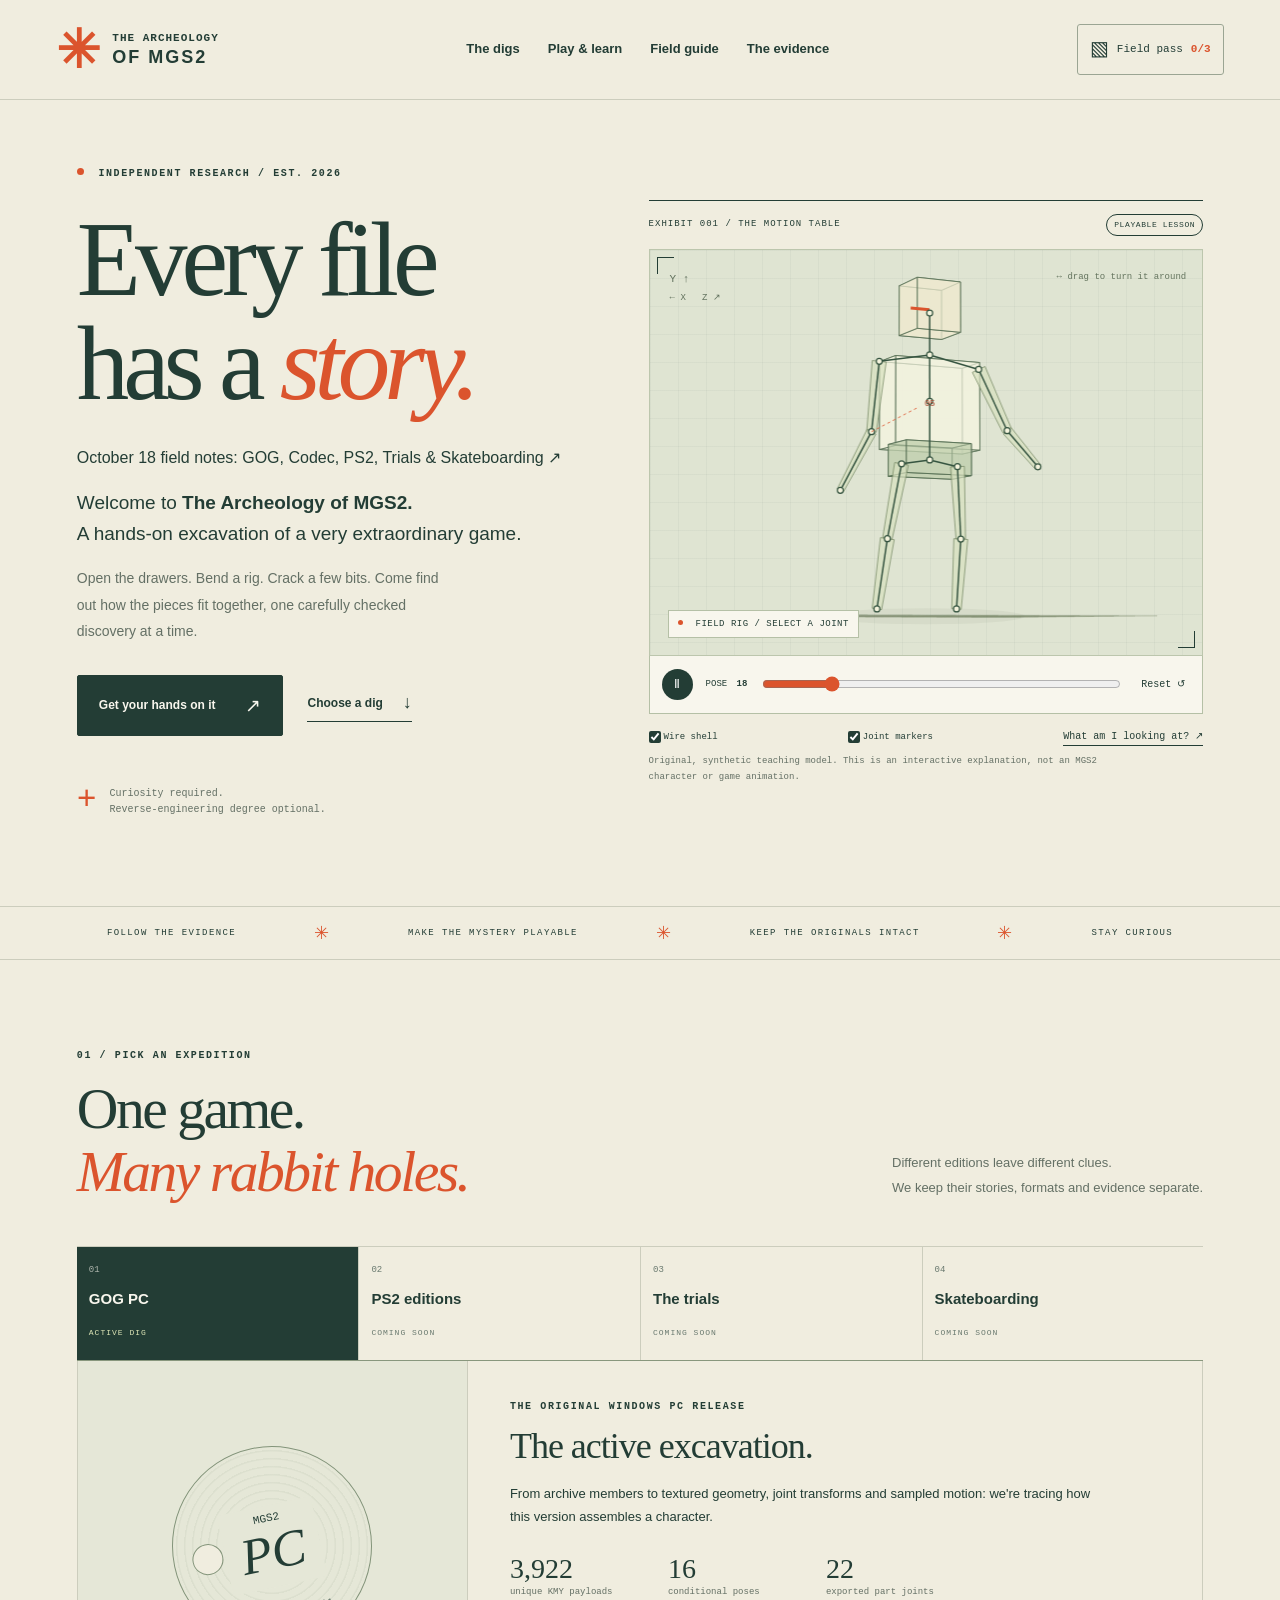
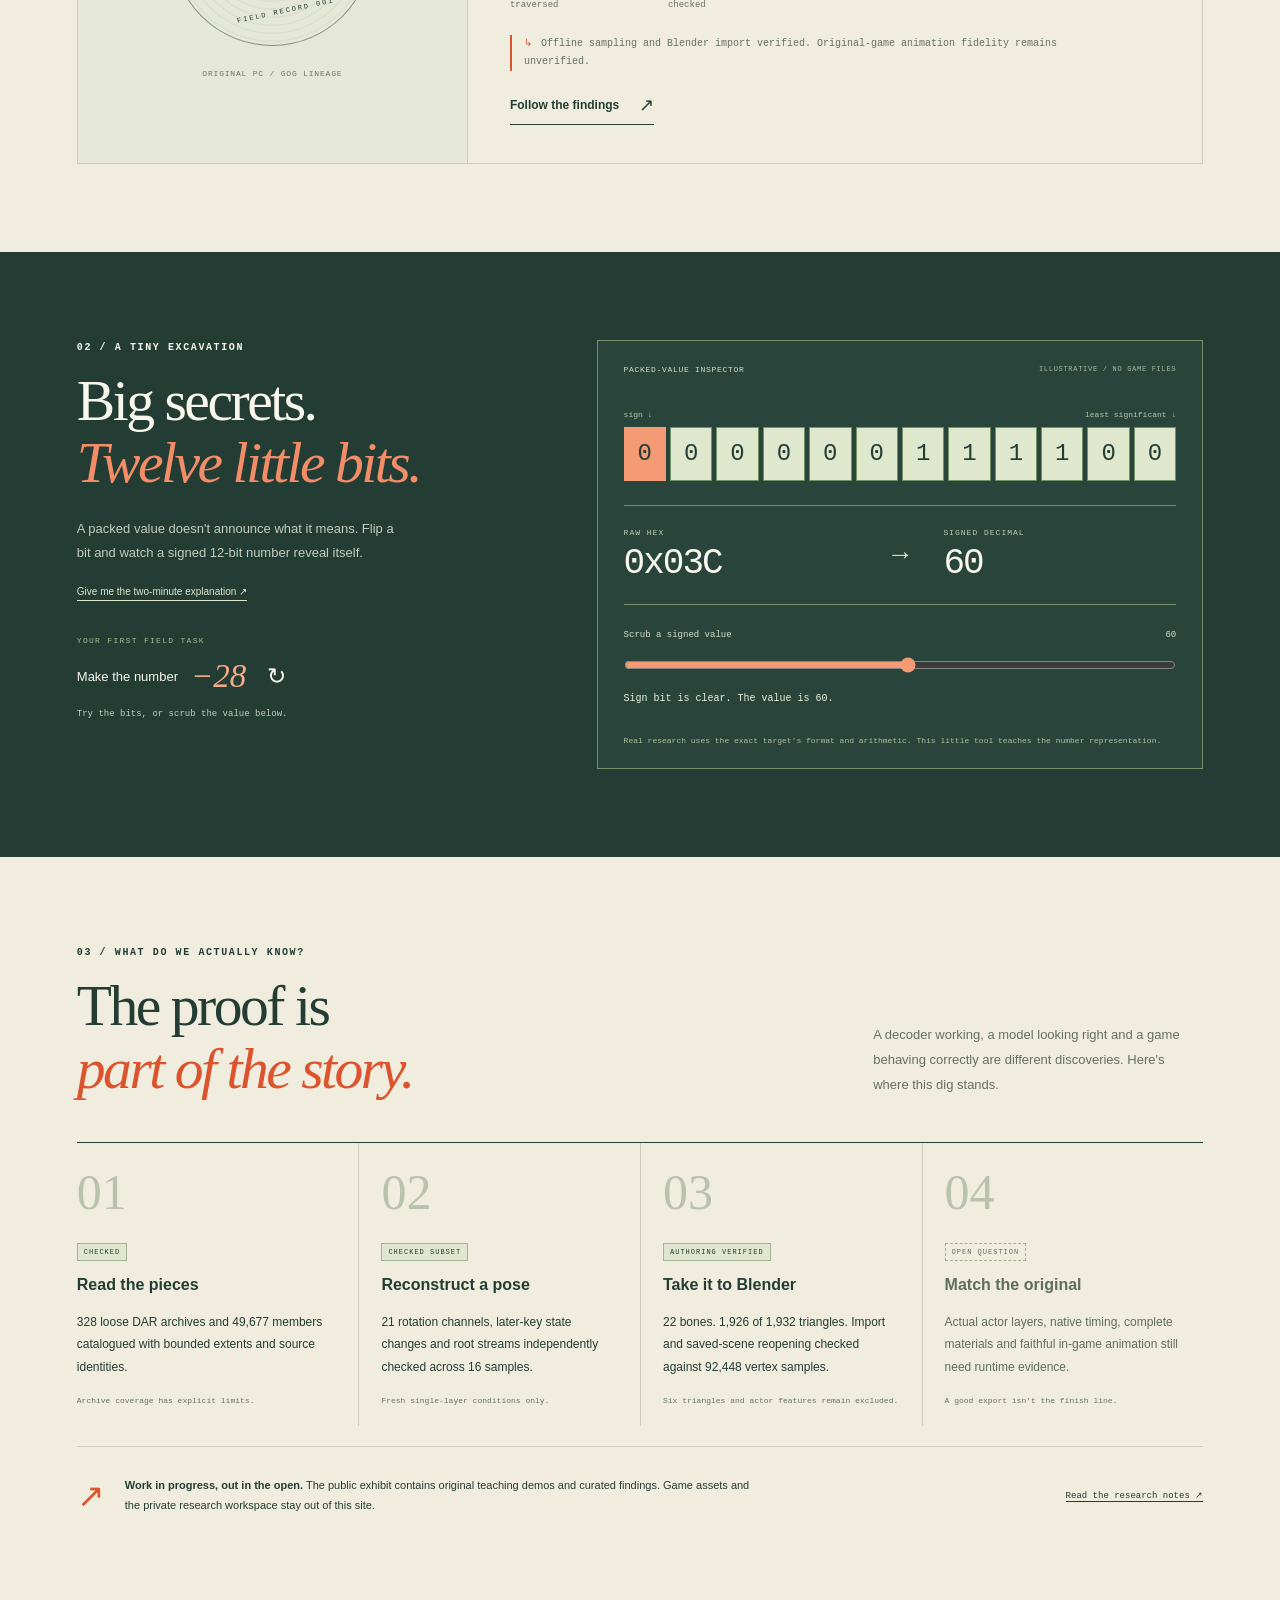
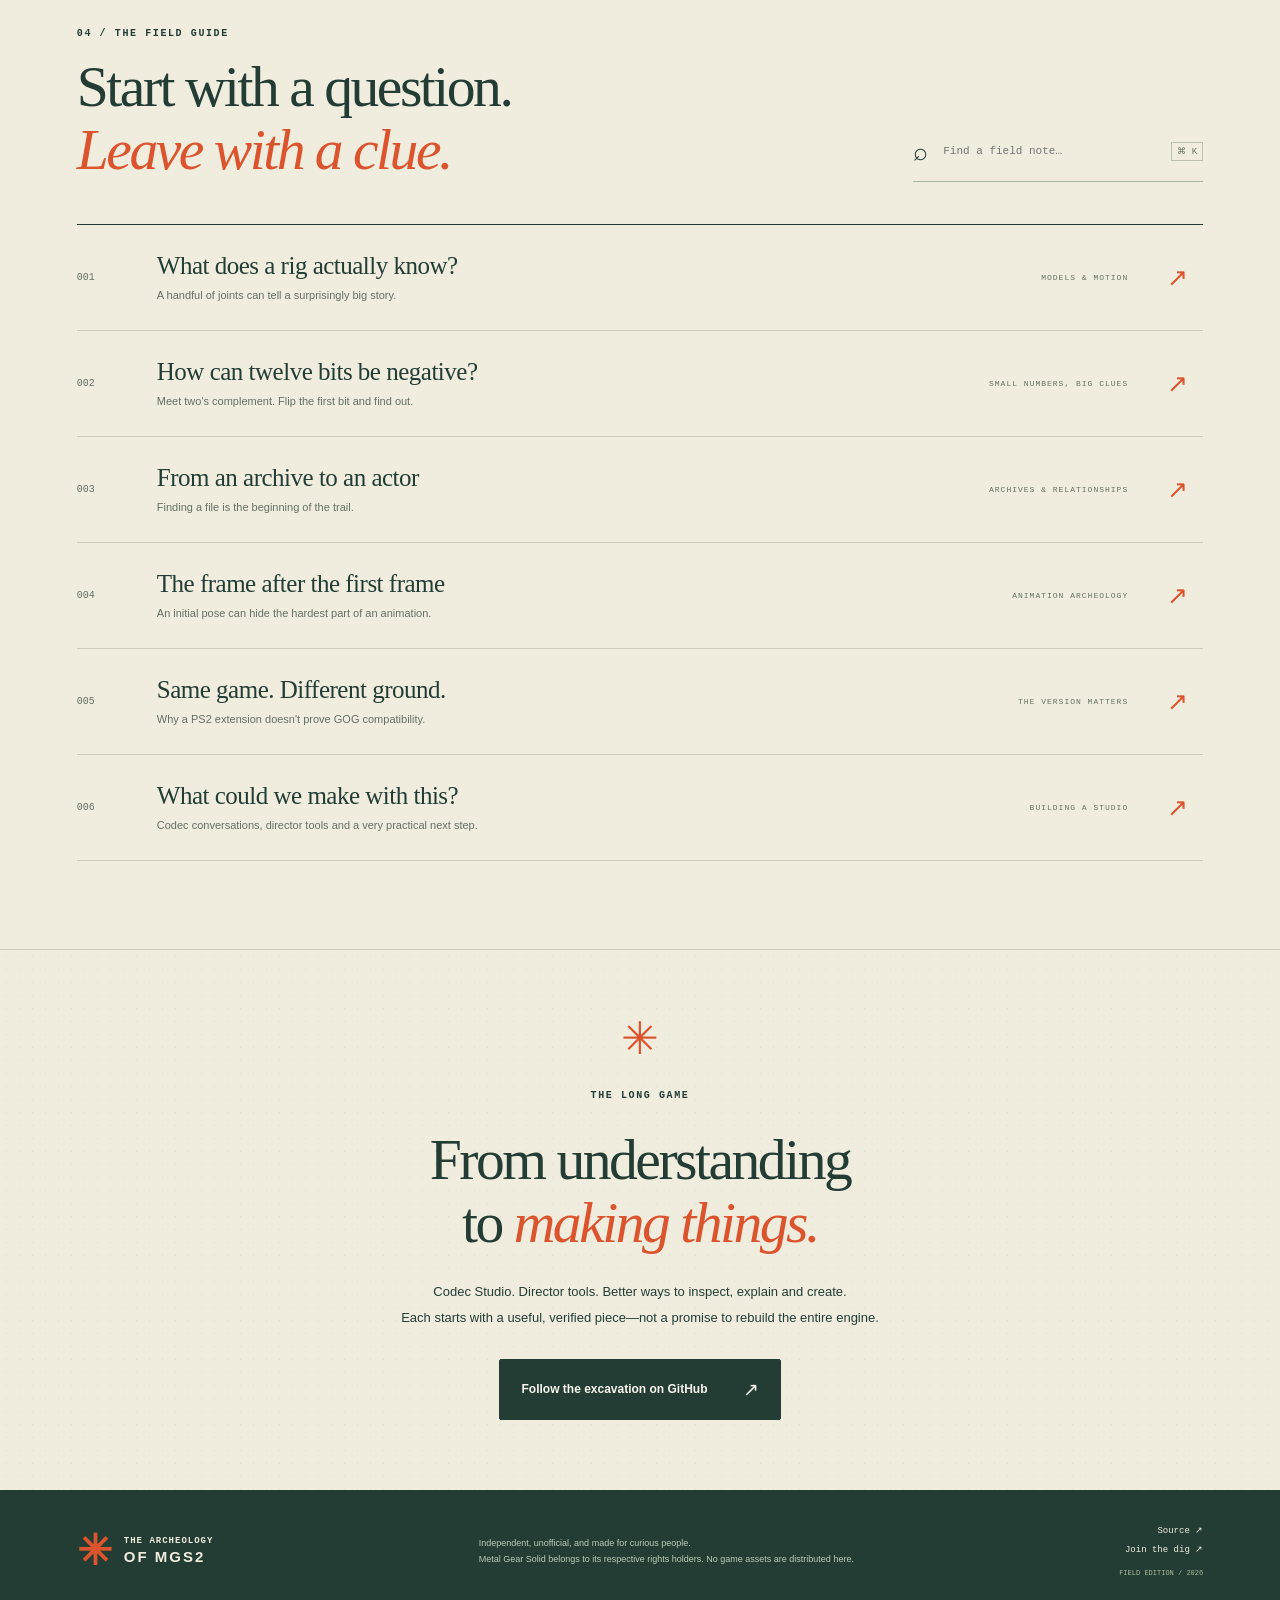
==== index.html @ bb3d61cc "Publish October 18 research findings across GOG, PS2, trials and skate" ====
<!doctype html>
<html lang="en">
<head>
  <meta charset="utf-8">
  <meta name="viewport" content="width=device-width,initial-scale=1">
  <meta name="theme-color" content="#233d35">
  <meta name="description" content="The Archeology of MGS2: an unofficial, hands-on research museum. Explore the GOG PC investigation, play with original teaching models, and follow the evidence.">
  <meta property="og:title" content="The Archeology of MGS2">
  <meta property="og:description" content="Open the drawers. Bend a rig. Crack a few bits. A hands-on excavation of how a beloved game works.">
  <title>The Archeology of MGS2 — Every file has a story</title>
  <link rel="icon" href="favicon.svg" type="image/svg+xml">
  <link rel="stylesheet" href="styles.css">
  <script src="app.js" defer></script>
</head>
<body>
  <a class="skip" href="#main">Skip to the exhibits</a>
  <header class="site-header">
    <a class="brand" href="#top" aria-label="The Archeology of MGS2 home"><span class="brand-symbol" aria-hidden="true">✳</span><span>THE ARCHEOLOGY<br><b>OF MGS2</b></span></a>
    <nav aria-label="Main navigation"><a href="#expeditions">The digs</a><a href="#motion-table">Play & learn</a><a href="#field-guide">Field guide</a><a href="#evidence">The evidence</a></nav>
    <button class="passport-button" id="passport-button" aria-label="Open your field pass"><span aria-hidden="true">▧</span> Field pass <span id="pass-count">0/3</span></button>
  </header>

  <main id="main">
    <section class="hero" id="top">
      <div class="hero-copy">
        <p class="eyebrow"><span class="live-dot"></span> INDEPENDENT RESEARCH / EST. 2026</p>
        <h1>Every file<br>has a <em>story.</em></h1>
        <p><a href="PROGRESS_2026-10-18.md">October 18 field notes: GOG, Codec, PS2, Trials &amp; Skateboarding ↗</a></p>
        <p class="hero-intro">Welcome to <strong>The Archeology of MGS2.</strong><br>A hands-on excavation of a very extraordinary game.</p>
        <p class="hero-description">Open the drawers. Bend a rig. Crack a few bits. Come find out how the pieces fit together, one carefully checked discovery at a time.</p>
        <div class="hero-actions"><a class="button button-dark" href="#motion-table">Get your hands on it <span aria-hidden="true">↗</span></a><a class="text-link" href="#expeditions">Choose a dig <span aria-hidden="true">↓</span></a></div>
        <div class="hero-footnote"><span class="tiny-cross" aria-hidden="true">+</span><span>Curiosity required.<br>Reverse-engineering degree optional.</span></div>
      </div>

      <div class="specimen" id="motion-table">
        <div class="specimen-top"><span>EXHIBIT 001 / THE MOTION TABLE</span><span class="pill">PLAYABLE LESSON</span></div>
        <div class="canvas-wrap"><canvas id="rig-canvas" role="img" tabindex="0" aria-label="Interactive original teaching rig" aria-describedby="rig-caption rig-help"></canvas><span id="rig-help" class="sr-only">Drag or use Left and Right to orbit. Click a joint, or use Up and Down to select joints. Press Space to play or pause.</span><div class="canvas-coordinate" aria-hidden="true">Y ↑<br><span>← X &nbsp; Z ↗</span></div><div class="specimen-label"><span class="live-dot"></span> FIELD RIG / <span id="joint-label" aria-live="polite" aria-atomic="true">SELECT A JOINT</span></div><div class="orbit-hint" id="orbit-hint">↔ drag to turn it around</div><span class="corner top-left" aria-hidden="true"></span><span class="corner bottom-right" aria-hidden="true"></span></div>
        <div class="motion-controls"><button id="play-motion" class="play-button" aria-label="Play teaching animation">▶</button><label class="timeline-label" for="motion-time">POSE <output id="motion-output" aria-live="off">00</output></label><input id="motion-time" type="range" min="0" max="100" value="0" aria-label="Teaching animation position"><button id="reset-rig" class="reset-button" title="Reset teaching rig">Reset ↺</button></div>
        <div class="specimen-bottom"><label><input type="checkbox" id="show-shell" checked> Wire shell</label><label><input type="checkbox" id="show-joints" checked> Joint markers</label><button class="small-link" data-article="rig">What am I looking at? ↗</button></div>
        <p class="specimen-caption" id="rig-caption">Original, synthetic teaching model. This is an interactive explanation, not an MGS2 character or game animation.</p>
      </div>
    </section>

    <div class="ticker" aria-label="Museum principles"><span>FOLLOW THE EVIDENCE</span><span aria-hidden="true">✳</span><span>MAKE THE MYSTERY PLAYABLE</span><span aria-hidden="true">✳</span><span>KEEP THE ORIGINALS INTACT</span><span aria-hidden="true">✳</span><span>STAY CURIOUS</span></div>

    <section class="section expeditions" id="expeditions">
      <div class="section-heading"><div><p class="eyebrow">01 / PICK AN EXPEDITION</p><h2>One game.<br><em>Many rabbit holes.</em></h2></div><p>Different editions leave different clues.<br>We keep their stories, formats and evidence separate.</p></div>
      <div class="edition-tabs" role="tablist" aria-label="Research editions"><button id="tab-gog" role="tab" aria-selected="true" aria-controls="edition-panel" data-edition="gog"><span class="edition-number">01</span><strong>GOG PC</strong><span class="tab-status active">ACTIVE DIG</span></button><button id="tab-ps2" role="tab" aria-selected="false" aria-controls="edition-panel" data-edition="ps2" tabindex="-1"><span class="edition-number">02</span><strong>PS2 editions</strong><span class="tab-status">COMING SOON</span></button><button id="tab-trials" role="tab" aria-selected="false" aria-controls="edition-panel" data-edition="trials" tabindex="-1"><span class="edition-number">03</span><strong>The trials</strong><span class="tab-status">COMING SOON</span></button><button id="tab-skate" role="tab" aria-selected="false" aria-controls="edition-panel" data-edition="skate" tabindex="-1"><span class="edition-number">04</span><strong>Skateboarding</strong><span class="tab-status">COMING SOON</span></button></div>
      <div class="edition-panel" id="edition-panel" role="tabpanel" aria-labelledby="tab-gog" tabindex="0">
        <div class="edition-graphic" aria-hidden="true"><div class="archive-disc"><span>MGS2<br><b>PC</b></span><small>FIELD RECORD 001</small></div><span class="graphic-coordinate">ORIGINAL PC / GOG LINEAGE</span></div>
        <div class="edition-copy"><p class="eyebrow" id="edition-eyebrow">THE ORIGINAL WINDOWS PC RELEASE</p><h3 id="edition-title">The active excavation.</h3><p id="edition-description">From archive members to textured geometry, joint transforms and sampled motion: we're tracing how this version assembles a character.</p><div id="edition-facts" class="edition-facts"><span><b>3,922</b> unique KMY payloads traversed</span><span><b>16</b> conditional poses checked</span><span><b>22</b> exported part joints</span></div><p id="edition-boundary" class="boundary"><span aria-hidden="true">↳</span> Offline sampling and Blender import verified. Original-game animation fidelity remains unverified.</p><a class="text-link" id="edition-link" href="#evidence">Follow the findings <span aria-hidden="true">↗</span></a></div>
      </div>
    </section>

    <section class="bit-section section" id="bit-dig">
      <div class="bit-intro"><p class="eyebrow">02 / A TINY EXCAVATION</p><h2>Big secrets.<br><em>Twelve little bits.</em></h2><p>A packed value doesn't announce what it means. Flip a bit and watch a signed 12-bit number reveal itself.</p><button class="small-link" data-article="bits">Give me the two-minute explanation ↗</button><div class="challenge-label">YOUR FIRST FIELD TASK</div><p class="challenge">Make the number <strong id="challenge-target">−28</strong><button id="new-challenge" aria-label="Choose a new bit challenge">↻</button></p><p id="challenge-feedback" class="challenge-feedback" aria-live="polite">Try the bits, or scrub the value below.</p></div>
      <div class="bit-workbench"><div class="workbench-title"><span>PACKED-VALUE INSPECTOR</span><span>ILLUSTRATIVE / NO GAME FILES</span></div><div class="bit-labels"><span>sign ↓</span><span>least significant ↓</span></div><div id="bit-buttons" class="bit-buttons" role="group" aria-label="Twelve bits, most significant first"></div><div class="decoded-values"><div><span>RAW HEX</span><strong id="hex-value">0x03C</strong></div><span class="decode-arrow" aria-hidden="true">→</span><div><span>SIGNED DECIMAL</span><strong id="signed-value">60</strong></div></div><label class="value-slider-label" for="bit-value">Scrub a signed value <output id="bit-output">60</output></label><input id="bit-value" type="range" min="-2048" max="2047" value="60"><p class="formula" id="bit-formula">Sign bit is clear. The value is 60.</p><p class="bit-footnote">Real research uses the exact target's format and arithmetic. This little tool teaches the number representation.</p></div>
    </section>

    <section class="section evidence" id="evidence">
      <div class="section-heading"><div><p class="eyebrow">03 / WHAT DO WE ACTUALLY KNOW?</p><h2>The proof is<br><em>part of the story.</em></h2></div><p>A decoder working, a model looking right and a game behaving correctly are different discoveries. Here's where this dig stands.</p></div>
      <div class="evidence-ladder"><article class="evidence-step"><span class="step-number">01</span><span class="proof-state checked">CHECKED</span><h3>Read the pieces</h3><p>328 loose DAR archives and 49,677 members catalogued with bounded extents and source identities.</p><span class="step-note">Archive coverage has explicit limits.</span></article><article class="evidence-step"><span class="step-number">02</span><span class="proof-state checked">CHECKED SUBSET</span><h3>Reconstruct a pose</h3><p>21 rotation channels, later-key state changes and root streams independently checked across 16 samples.</p><span class="step-note">Fresh single-layer conditions only.</span></article><article class="evidence-step"><span class="step-number">03</span><span class="proof-state checked">AUTHORING VERIFIED</span><h3>Take it to Blender</h3><p>22 bones. 1,926 of 1,932 triangles. Import and saved-scene reopening checked against 92,448 vertex samples.</p><span class="step-note">Six triangles and actor features remain excluded.</span></article><article class="evidence-step upcoming"><span class="step-number">04</span><span class="proof-state open">OPEN QUESTION</span><h3>Match the original</h3><p>Actual actor layers, native timing, complete materials and faithful in-game animation still need runtime evidence.</p><span class="step-note">A good export isn't the finish line.</span></article></div>
      <div class="evidence-footer"><span class="status-mark" aria-hidden="true">↗</span><p><strong>Work in progress, out in the open.</strong> The public exhibit contains original teaching demos and curated findings. Game assets and the private research workspace stay out of this site.</p><a href="RESEARCH_NOTES.md">Read the research notes ↗</a></div>
    </section>

    <section class="section field-guide" id="field-guide">
      <div class="section-heading"><div><p class="eyebrow">04 / THE FIELD GUIDE</p><h2>Start with a question.<br><em>Leave with a clue.</em></h2></div><label class="guide-search"><span aria-hidden="true">⌕</span><input type="search" id="guide-search" placeholder="Find a field note…" aria-label="Search field notes"><kbd>⌘ K</kbd></label></div>
      <div id="guide-list" class="guide-list"></div><p class="empty-search" id="empty-search" hidden>No matching field notes. Try “rig”, “animation” or “archive”.</p>
    </section>

    <section class="closing-note section"><span class="closing-symbol" aria-hidden="true">✳</span><p class="eyebrow">THE LONG GAME</p><h2>From understanding<br>to <em>making things.</em></h2><p>Codec Studio. Director tools. Better ways to inspect, explain and create.<br>Each starts with a useful, verified piece—not a promise to rebuild the entire engine.</p><a class="button button-dark" href="https://github.com/VinceGuyMan/the-archeology-of-mgs2">Follow the excavation on GitHub <span aria-hidden="true">↗</span></a></section>
  </main>

  <footer><a class="brand footer-brand" href="#top"><span class="brand-symbol" aria-hidden="true">✳</span><span>THE ARCHEOLOGY<br><b>OF MGS2</b></span></a><p>Independent, unofficial, and made for curious people.<br>Metal Gear Solid belongs to its respective rights holders. No game assets are distributed here.</p><div><a href="https://github.com/VinceGuyMan/the-archeology-of-mgs2">Source ↗</a><a href="CONTRIBUTING.md">Join the dig ↗</a><span>FIELD EDITION / 2026</span></div></footer>
  <dialog id="reader" aria-labelledby="reader-title"><div class="reader-top"><span class="eyebrow" id="reader-category">FIELD NOTE</span><button id="close-reader" class="close-button" aria-label="Close field note">×</button></div><div id="reader-body"></div></dialog>
  <div class="toast" id="toast" role="status" aria-live="polite"></div>
  <noscript><p class="noscript">The findings and edition overview are readable without JavaScript. Enable JavaScript for the original teaching rig, field notes and bit experiment.</p></noscript>
</body>
</html>
---- styles.css ----
:root{--paper:#f0eddf;--paper-light:#f8f6ed;--ink:#233d35;--muted:#647065;--line:#cccdbd;--orange:#db542d;--lime:#dce5b6;--mono:ui-monospace,SFMono-Regular,Consolas,monospace;--sans:-apple-system,BlinkMacSystemFont,"Segoe UI",sans-serif;--serif:Georgia,"Times New Roman",serif}
*{box-sizing:border-box}html{scroll-behavior:smooth;scroll-padding-top:115px}body{margin:0;background:var(--paper);color:var(--ink);font-family:var(--sans);font-size:16px;line-height:1.55}button,input{font:inherit}button,a,input{-webkit-tap-highlight-color:transparent}button{color:inherit;cursor:pointer}a{color:inherit;text-decoration:none}button:focus-visible,a:focus-visible,input:focus-visible,canvas:focus-visible,[tabindex="0"]:focus-visible{outline:3px solid var(--orange);outline-offset:5px}button{border:0;background:none}::selection{background:var(--orange);color:white}.skip{position:fixed;top:-100px;left:20px;padding:12px;background:var(--ink);color:white;z-index:30}.skip:focus{top:12px}p{margin:0 0 1em}h1,h2,h3{margin:0;font-weight:500}em{font-weight:400;color:var(--orange)}.site-header{position:sticky;top:0;z-index:10;display:flex;align-items:center;justify-content:space-between;gap:24px;min-height:100px;padding:18px max(4.4vw,22px);background:rgba(240,237,223,.97);border-bottom:1px solid var(--line)}.brand{display:flex;align-items:center;gap:11px;flex-shrink:0;font-family:var(--mono);font-size:11px;font-weight:600;line-height:1.45;letter-spacing:1px}.brand b{font-size:18px;font-family:var(--sans);letter-spacing:2px;line-height:1.2}.brand-symbol{font-family:var(--sans);font-size:53px;line-height:1;color:var(--orange)}nav{display:flex;gap:28px;font-size:13px;font-weight:600}nav a{position:relative;padding:8px 0}nav a:after{content:"";position:absolute;bottom:2px;left:0;width:0;height:2px;background:var(--orange);transition:width .2s}nav a:hover:after{width:100%}.passport-button{display:flex;align-items:center;gap:8px;border:1px solid #9ba593;border-radius:3px;padding:9px 12px;font-family:var(--mono);font-size:11px;white-space:nowrap}.passport-button>span:first-child{font-size:20px}.passport-button>span:last-child{color:var(--orange);font-weight:bold}.hero,.section{max-width:1380px;margin:auto;padding-left:6%;padding-right:6%}.hero{display:grid;grid-template-columns:1fr 1.1fr;gap:6%;align-items:center;padding-top:66px;padding-bottom:78px}.eyebrow{font-family:var(--mono);font-size:10px;font-weight:600;letter-spacing:1.6px;line-height:1.6}.live-dot{display:inline-block;width:7px;height:7px;background:var(--orange);border-radius:50%;margin-right:7px;vertical-align:1px}.hero h1{font:500 clamp(74px,8.2vw,118px)/.99 var(--serif);letter-spacing:-6px;margin:26px 0 30px}.hero h1 em{font-style:italic}.hero-intro{font-size:19px;line-height:1.65;margin-bottom:16px}.hero-intro strong{font-weight:600}.hero-description{max-width:385px;font-size:14px;color:var(--muted);line-height:1.9}.hero-actions{display:flex;align-items:center;gap:24px;margin-top:30px;flex-wrap:wrap}.button{display:inline-flex;justify-content:space-between;align-items:center;gap:30px;padding:15px 21px;font-size:12px;font-weight:600;border:1px solid var(--ink);border-radius:2px;transition:background .2s,transform .2s}.button:hover{transform:translateY(-2px)}.button-dark{background:var(--ink);color:var(--paper-light)}.button-dark:hover{background:#344d40}.button span{font-size:19px;font-weight:400}.text-link{font-size:12px;font-weight:650;display:inline-flex;gap:20px;align-items:center;border-bottom:1px solid currentColor;padding-bottom:4px}.text-link span{font-size:18px;font-weight:400}.hero-footnote{display:flex;align-items:center;gap:13px;margin-top:39px;color:var(--muted);font:10px/1.6 var(--mono)}.tiny-cross{font-size:33px;color:var(--orange);font-weight:200}.specimen{position:relative;min-width:0;align-self:center;scroll-margin-top:125px}.specimen-top,.workbench-title{display:flex;align-items:center;justify-content:space-between;gap:10px;font:9px/1.5 var(--mono);letter-spacing:1px;padding:13px 0;border-top:1px solid var(--ink)}.pill{font-size:8px;letter-spacing:.6px;padding:4px 7px;border:1px solid var(--ink);border-radius:20px;white-space:nowrap}.canvas-wrap{position:relative;height:407px;background:#dfe4d2;background-image:linear-gradient(#233d350a 1px,transparent 1px),linear-gradient(90deg,#233d350a 1px,transparent 1px);background-size:28px 28px;overflow:hidden;border:1px solid #bcc6ad}#rig-canvas{width:100%;height:100%;display:block;touch-action:pan-y;cursor:grab}#rig-canvas:active{cursor:grabbing}.canvas-coordinate{position:absolute;top:20px;left:20px;font:11px/1.65 var(--mono);color:#60705c;pointer-events:none}.canvas-coordinate span{font-size:9px}.specimen-label{position:absolute;left:18px;bottom:17px;pointer-events:none;font:9px var(--mono);background:var(--paper-light);padding:8px 9px;border:1px solid #b5c0a6;letter-spacing:.5px}.specimen-label .live-dot{width:5px;height:5px}.orbit-hint{position:absolute;right:16px;top:22px;font:9px var(--mono);color:#64745e;pointer-events:none}.corner{position:absolute;width:17px;height:17px;pointer-events:none}.top-left{top:7px;left:7px;border-top:1px solid var(--ink);border-left:1px solid var(--ink)}.bottom-right{bottom:7px;right:7px;border-bottom:1px solid var(--ink);border-right:1px solid var(--ink)}.motion-controls{display:flex;align-items:center;gap:13px;border:1px solid #b5c0a6;border-top:0;background:var(--paper-light);padding:13px 12px}.play-button{width:31px;height:31px;background:var(--ink);color:white;font-size:12px;border-radius:50%;flex-shrink:0}.timeline-label{font:9px var(--mono);white-space:nowrap}.timeline-label output{font-weight:700;margin-left:4px}.motion-controls input{width:100%;min-width:20px;accent-color:var(--orange);height:18px;cursor:pointer}.reset-button{font:10px var(--mono);white-space:nowrap;padding:5px}.specimen-bottom{display:flex;gap:14px;align-items:center;justify-content:space-between;padding:14px 0 7px;font:9px var(--mono)}.specimen-bottom label{white-space:nowrap;display:flex;align-items:center;gap:3px}.specimen-bottom input{accent-color:var(--ink);width:12px;height:12px;margin:0}.small-link{font-size:10px;border-bottom:1px solid currentColor;line-height:1.7;padding:0}.small-link:hover,.text-link:hover{color:var(--orange)}.specimen-caption{font:9px/1.8 var(--mono);color:var(--muted);max-width:480px}.ticker{display:flex;justify-content:space-evenly;gap:22px;align-items:center;flex-wrap:wrap;border-top:1px solid var(--line);border-bottom:1px solid var(--line);padding:15px 4%;font:9px var(--mono);letter-spacing:1.4px}.ticker span:nth-child(even){color:var(--orange);font-size:18px}.section{padding-top:88px;padding-bottom:88px}.section-heading{display:flex;justify-content:space-between;align-items:flex-end;gap:35px;margin-bottom:42px}.section-heading h2,.bit-intro h2,.closing-note h2{font:500 clamp(38px,4.5vw,62px)/1.09 var(--serif);letter-spacing:-2.5px;margin-top:14px}.section-heading>p{font-size:13px;line-height:1.9;max-width:330px;color:var(--muted);margin-bottom:3px}.edition-tabs{display:grid;grid-template-columns:repeat(4,1fr);border-bottom:1px solid #88977d}.edition-tabs button{text-align:left;padding:18px 12px 17px;position:relative;border-top:1px solid var(--line);transition:background .2s}.edition-tabs button+button{border-left:1px solid var(--line)}.edition-tabs button:hover{background:#e3e6d3}.edition-tabs button[aria-selected="true"]{background:var(--ink);color:var(--paper-light)}.edition-number{font:9px var(--mono);display:block;margin-bottom:12px;opacity:.65}.edition-tabs strong{font-size:15px;font-weight:600;display:block;margin-bottom:8px}.tab-status{font:8px var(--mono);letter-spacing:1px;opacity:.65}.tab-status.active{color:var(--lime);opacity:1}.edition-panel{display:grid;grid-template-columns:.85fr 1.6fr;border:1px solid var(--line);border-top:0;min-height:340px}.edition-graphic{background:#e5e7d7;display:flex;flex-direction:column;justify-content:center;align-items:center;padding:35px 20px;border-right:1px solid var(--line);overflow:hidden}.archive-disc{position:relative;width:200px;height:200px;border:1px solid #83947a;border-radius:50%;display:flex;align-items:center;justify-content:center;text-align:center;background:repeating-radial-gradient(circle,transparent 0,transparent 6px,#83947a18 7px,#83947a18 8px);transform:rotate(-12deg)}.archive-disc:after{content:"";position:absolute;width:29px;height:29px;border:1px solid #83947a;border-radius:50%;background:var(--paper);left:18px;top:50%;transform:translateY(-50%)}.archive-disc>span{font:11px var(--mono);background:#e5e7d7;padding:7px 15px}.archive-disc b{font:italic 51px/1.1 var(--serif);font-weight:500}.archive-disc small{position:absolute;bottom:29px;font:7px var(--mono);letter-spacing:2px}.graphic-coordinate{font:8px var(--mono);margin-top:23px;color:#6a795f;letter-spacing:.8px}.edition-copy{padding:38px 42px}.edition-copy h3{font:36px/1.2 var(--serif);letter-spacing:-1px;margin:10px 0 14px}.edition-copy>p:not(.eyebrow){font-size:13px;line-height:1.8;max-width:600px}.edition-facts{display:flex;gap:30px;margin:22px 0}.edition-facts span{font:9px/1.5 var(--mono);max-width:128px;color:var(--muted)}.edition-facts b{display:block;font:28px/1.25 var(--serif);color:var(--ink)}.boundary{font:10px/1.8 var(--mono)!important;color:var(--muted);border-left:2px solid var(--orange);padding-left:12px;margin:18px 0 21px}.boundary span{color:var(--orange);margin-right:3px}.bit-section{display:grid;grid-template-columns:.85fr 1.2fr;gap:8%;background:var(--ink);color:var(--paper-light);max-width:none;padding-left:max(6%,calc((100vw - 1215px)/2));padding-right:max(6%,calc((100vw - 1215px)/2));position:relative}.bit-intro h2 em{color:#f28d68}.bit-intro>p:not(.eyebrow){font-size:13px;line-height:1.85;max-width:330px;color:#c4cdbd;margin-top:22px}.bit-intro>.small-link{color:#e0e6cb;margin-bottom:35px}.challenge-label{font:8px var(--mono);letter-spacing:1.3px;color:#a7b995}.challenge{display:flex;align-items:center;gap:13px;margin:7px 0 0!important;color:var(--paper-light)!important}.challenge strong{font:italic 33px var(--serif);color:#f7aa87}.challenge button{margin-left:0;font-size:23px;padding:3px 8px}.challenge-feedback{font:9px/1.8 var(--mono)!important;margin-top:5px!important;min-height:30px}.bit-workbench{align-self:center;min-width:0;padding:23px 26px 20px;border:1px solid #78906a;background:#29453b}.workbench-title{border-top:0;padding:0 0 20px;color:#d4ddc8;font-size:8px;letter-spacing:.7px}.workbench-title span:last-child{font-size:7px;color:#acbba0;text-align:right}.bit-labels{display:flex;justify-content:space-between;font:8px var(--mono);color:#b8c8aa;margin:14px 0 8px}.bit-buttons{display:grid;grid-template-columns:repeat(12,minmax(0,1fr));gap:4px}.bit-buttons button{border:1px solid #739167;background:#dfe8cd;color:var(--ink);font:24px/1 var(--mono);padding:14px 0;min-width:0;transition:background .1s,transform .1s}.bit-buttons button:first-child{background:#f49b75;border-color:#f49b75}.bit-buttons button:hover{transform:translateY(-3px);background:white}.decoded-values{display:flex;align-items:center;gap:30px;margin:24px 0 25px;border-top:1px solid #78906a;border-bottom:1px solid #78906a;padding:22px 0}.decoded-values>div{flex:1}.decoded-values span:not(.decode-arrow){display:block;font:8px var(--mono);letter-spacing:1px;color:#bdcdb0;margin-bottom:9px}.decoded-values strong{font:36px/1 var(--mono);font-weight:400;letter-spacing:-2px}.decode-arrow{font-size:27px;color:#d4ddc8}.value-slider-label{display:flex;justify-content:space-between;font:9px var(--mono);color:#d4ddc8}.bit-workbench input{width:100%;accent-color:#f49b75;margin:17px 0;cursor:pointer}.formula{font:10px/1.8 var(--mono);color:#ebf0db;min-height:36px;margin-bottom:7px}.bit-footnote{font:8px/1.9 var(--mono);color:#aebf9e;margin-bottom:0}.evidence{padding-bottom:50px}.evidence-ladder{display:grid;grid-template-columns:repeat(4,1fr);gap:0;border-top:1px solid var(--ink)}.evidence-step{padding:24px 22px 18px 0;position:relative}.evidence-step+.evidence-step{padding-left:22px;border-left:1px solid var(--line)}.step-number{font:50px/1 var(--serif);color:#b9c2aa;display:block;margin-bottom:20px}.proof-state{font:7px var(--mono);letter-spacing:1px;padding:4px 6px;border:1px solid #a2b393;display:inline-block;margin-bottom:12px}.proof-state.checked{background:#e1e7cf}.proof-state.open{border-style:dashed;color:var(--muted)}.evidence-step h3{font-size:16px;font-weight:600;margin-bottom:13px}.evidence-step p{font-size:12px;line-height:1.85;margin-bottom:16px}.step-note{font:8px/1.8 var(--mono);color:var(--muted);display:block}.evidence-step.upcoming{color:#5e6e5c}.evidence-footer{display:flex;align-items:center;gap:20px;border-top:1px solid var(--line);padding-top:23px;margin-top:20px}.status-mark{font-size:33px;color:var(--orange)}.evidence-footer p{font-size:11px;line-height:1.8;max-width:640px;margin:0}.evidence-footer p strong{font-weight:650}.evidence-footer>a{margin-left:auto;flex-shrink:0;font:9px var(--mono);border-bottom:1px solid currentColor}.field-guide{padding-top:55px}.guide-search{display:flex;align-items:center;gap:10px;border-bottom:1px solid #a8b39b;padding:10px 0;width:290px;max-width:100%}.guide-search>span{font-size:25px}.guide-search input{width:100%;min-width:0;border:0;background:none;color:var(--ink);font:11px var(--mono);padding:5px}.guide-search kbd{white-space:nowrap;font:9px var(--mono);border:1px solid #bcc3ad;padding:3px 5px;color:#65725f}.guide-list{border-top:1px solid var(--ink)}.guide-row{display:grid;grid-template-columns:65px 1fr 200px 45px;align-items:center;gap:15px;text-align:left;width:100%;padding:26px 15px 26px 0;border-bottom:1px solid var(--line);transition:background .2s,padding .2s}.guide-row:hover{background:#e3e6d5;padding-left:12px}.guide-row .note-number{font:10px var(--mono);color:var(--muted)}.guide-row h3{font:25px/1.2 var(--serif);letter-spacing:-.5px}.guide-row p{font-size:11px;color:var(--muted);margin:6px 0 0}.guide-row .note-category{font:8px var(--mono);letter-spacing:1px;color:#65725f;text-align:right}.guide-row .note-arrow{font-size:25px;justify-self:end;color:var(--orange)}.empty-search{padding:30px;font:12px var(--mono)}.closing-note{position:relative;border-top:1px solid var(--line);text-align:center;padding-top:66px;padding-bottom:70px;background-image:radial-gradient(#7b8b6522 .7px,transparent .7px);background-size:13px 13px}.closing-symbol{display:block;font-size:45px;color:var(--orange);line-height:1;margin-bottom:20px}.closing-note h2{margin:15px 0 24px}.closing-note>p:not(.eyebrow){font-size:13px;line-height:2;margin-bottom:28px}.closing-note .button{gap:35px}.closing-note .eyebrow{background:var(--paper);display:inline-block}footer{background:var(--ink);color:var(--paper);padding:35px 6%;display:flex;justify-content:space-between;align-items:center;gap:35px}footer p{font-size:9px;line-height:1.8;color:#c0cbb5;margin:0;max-width:400px}footer>div{display:flex;flex-direction:column;align-items:flex-end;gap:8px;font:9px var(--mono)}footer>div>span{font-size:7px;color:#aabb98;margin-top:6px}.footer-brand .brand-symbol{font-size:42px}.footer-brand b{font-size:15px}.footer-brand{font-size:9px}dialog{border:1px solid var(--ink);border-radius:3px;background:var(--paper-light);color:var(--ink);width:min(680px,92vw);max-height:86vh;padding:0;box-shadow:0 20px 90px #112b3266}dialog::backdrop{background:#142b25ac;backdrop-filter:blur(4px)}.reader-top{display:flex;align-items:center;justify-content:space-between;padding:15px 29px;border-bottom:1px solid var(--line);position:sticky;top:0;background:var(--paper-light);z-index:1}.reader-top .eyebrow{margin:0}.close-button{font-size:30px;line-height:1;padding:2px 7px}#reader-body{padding:27px 34px 35px}#reader-body h2{font:42px/1.1 var(--serif);letter-spacing:-1px;margin:0 0 25px}#reader-body p{font-size:14px;line-height:1.9}#reader-body h3{font-size:16px;font-weight:700;margin:27px 0 12px}#reader-body .note-callout{background:#e4ead7;border-left:3px solid var(--orange);padding:15px 18px;font:11px/1.9 var(--mono);margin:23px 0}.pass-stamps{display:flex;gap:18px;flex-wrap:wrap;margin:30px 0}.pass-stamp{border:2px dashed #a9b49c;border-radius:50%;width:145px;height:145px;display:flex;flex-direction:column;align-items:center;justify-content:center;text-align:center;font:10px/1.8 var(--mono);transform:rotate(-8deg);color:#78866c}.pass-stamp b{font-size:29px;font-weight:400;line-height:1.5}.pass-stamp.collected{color:var(--orange);border:2px solid var(--orange)}.toast{position:fixed;bottom:24px;left:50%;transform:translate(-50%,25px);background:var(--ink);border:1px solid #7c936c;color:var(--paper-light);padding:13px 20px;font:11px var(--mono);z-index:30;opacity:0;pointer-events:none;transition:opacity .2s,transform .2s;max-width:90vw;text-align:center}.toast.visible{opacity:1;transform:translate(-50%,0)}.noscript{padding:25px;background:#e5e9d5;font:12px var(--mono)}
@media(min-width:1500px){.hero,.section:not(.bit-section){padding-left:75px;padding-right:75px}.hero h1{font-size:125px}}
@media(max-width:1050px){.site-header{gap:15px;padding-left:4%;padding-right:4%}nav{gap:18px;font-size:11px}.passport-button{font-size:10px;padding:7px}.hero{gap:5%;padding-left:5%;padding-right:5%;padding-top:50px}.hero h1{font-size:91px;letter-spacing:-5px}.canvas-wrap{height:385px}.specimen-bottom{gap:8px;flex-wrap:wrap}.specimen-top{font-size:8px}.pill{font-size:7px}.edition-copy{padding:30px}.edition-graphic{padding:20px}.archive-disc{width:175px;height:175px}.evidence-step h3{font-size:14px}.evidence-step p{font-size:11px}.proof-state{font-size:6px;letter-spacing:.6px}.bit-section{gap:6%;padding-left:5%;padding-right:5%}.bit-workbench{padding:20px}.decoded-values{gap:15px}.decoded-values strong{font-size:31px}.guide-row{grid-template-columns:45px 1fr 140px 30px}footer{gap:20px}footer p{max-width:300px}}
@media(max-width:780px){html{scroll-padding-top:130px}.site-header{flex-wrap:wrap;min-height:115px;padding:12px 5%;gap:8px}.brand-symbol{font-size:43px}.brand{font-size:9px}.brand b{font-size:15px}nav{order:3;width:100%;justify-content:space-between;font-size:11px;gap:12px}nav a{padding:4px 0}.passport-button{margin-left:auto}.hero{grid-template-columns:1fr;padding-top:38px;padding-bottom:38px;gap:36px}.hero h1{font-size:clamp(76px,13vw,106px);line-height:.98;margin:22px 0 25px}.hero-intro{font-size:17px}.hero-description{max-width:500px;font-size:13px}.hero-footnote{margin-top:26px}.hero-actions{margin-top:23px}.specimen{max-width:610px;width:100%;justify-self:center}.canvas-wrap{height:410px}.specimen-bottom{flex-wrap:nowrap;font-size:9px}.specimen-top{font-size:9px}.pill{font-size:8px}.ticker{gap:13px;padding:12px 5%;font-size:7px;letter-spacing:.8px}.ticker span:nth-last-child(-n+2){display:none}.section{padding-top:55px;padding-bottom:55px;padding-left:5%;padding-right:5%}.section-heading{align-items:flex-start;flex-direction:column;gap:20px;margin-bottom:27px}.section-heading h2,.bit-intro h2,.closing-note h2{font-size:47px;letter-spacing:-2px}.section-heading>p{max-width:500px;font-size:12px}.edition-tabs button{padding:13px 9px}.edition-tabs strong{font-size:13px}.edition-number{margin-bottom:7px}.tab-status{font-size:6px;letter-spacing:.5px}.edition-panel{grid-template-columns:1fr}.edition-graphic{padding:24px;flex-direction:row;gap:25px;border-right:0;border-bottom:1px solid var(--line);justify-content:flex-start}.archive-disc{width:105px;height:105px;flex-shrink:0}.archive-disc b{font-size:28px}.archive-disc>span{font-size:8px;padding:5px}.archive-disc:after{width:16px;height:16px;left:10px}.archive-disc small{font-size:4px;bottom:13px}.graphic-coordinate{margin:0;font-size:8px;max-width:130px;line-height:1.8}.edition-copy{padding:28px}.edition-copy h3{font-size:32px}.edition-facts{gap:25px}.bit-section{grid-template-columns:1fr;gap:30px}.bit-intro>p:not(.eyebrow){max-width:520px}.bit-intro>.small-link{margin-bottom:24px}.bit-workbench{padding:25px}.bit-buttons button{font-size:25px;padding:18px 0}.decoded-values strong{font-size:36px}.evidence-ladder{grid-template-columns:repeat(2,1fr)}.evidence-step{padding:21px 22px 21px 0;border-bottom:1px solid var(--line)}.evidence-step+.evidence-step{padding-left:22px}.evidence-step:nth-child(3){border-left:0;padding-left:0}.evidence-step h3{font-size:16px}.evidence-step p{font-size:12px}.proof-state{font-size:7px}.evidence-footer{flex-wrap:wrap;gap:12px}.evidence-footer p{flex:1;font-size:10px;min-width:230px}.evidence-footer>a{margin-left:45px}.guide-search{width:100%}.guide-row{grid-template-columns:32px 1fr 22px;gap:10px;padding-top:22px;padding-bottom:22px}.guide-row .note-category{display:none}.guide-row h3{font-size:22px}.guide-row p{font-size:10px}.closing-note{padding-top:45px;padding-bottom:45px}.closing-note>p:not(.eyebrow){font-size:12px}footer{flex-wrap:wrap;padding:30px 5%;gap:25px}footer p{max-width:320px;flex:1;min-width:180px}footer>div{width:100%;flex-direction:row;justify-content:space-between;font-size:9px}.reader-top{padding-left:20px;padding-right:15px}#reader-body{padding:23px}#reader-body h2{font-size:34px}}
@media(max-width:440px){.passport-button{font-size:9px;gap:5px;padding:6px 8px}.hero h1{font-size:76px}.hero-actions{gap:18px}.button{padding:13px 16px;font-size:11px;gap:20px}.hero-intro{font-size:16px}.canvas-wrap{height:355px}.orbit-hint{right:10px;font-size:8px}.specimen-label{font-size:8px;left:12px}.specimen-top{font-size:7px}.pill{font-size:6px}.specimen-bottom{font-size:8px;gap:7px}.specimen-bottom .small-link{font-size:8px}.motion-controls{gap:9px;padding:10px}.timeline-label{font-size:8px}.reset-button{font-size:9px}.ticker{font-size:6px;gap:8px}.edition-tabs strong{font-size:11px}.edition-tabs button{padding-left:7px;padding-right:5px}.tab-status{font-size:5px;letter-spacing:.1px}.section-heading h2,.bit-intro h2,.closing-note h2{font-size:41px}.edition-copy{padding:23px}.edition-facts{gap:15px}.edition-facts span{font-size:8px}.edition-facts b{font-size:25px}.bit-workbench{padding:20px 15px}.bit-buttons{grid-template-columns:repeat(6,minmax(0,1fr));gap:5px}.bit-buttons button{padding:12px 0;font-size:25px}.workbench-title{font-size:7px;gap:7px}.workbench-title span:last-child{font-size:6px}.evidence-step h3{font-size:14px}.evidence-step+.evidence-step{padding-left:15px}.evidence-step p{font-size:11px}.proof-state{font-size:6px;letter-spacing:.4px}.step-note{font-size:7px}.guide-row h3{font-size:20px}.pass-stamps{gap:10px}.pass-stamp{width:115px;height:115px;font-size:8px}.pass-stamp b{font-size:25px}}
.sr-only{position:absolute;width:1px;height:1px;padding:0;margin:-1px;overflow:hidden;clip:rect(0,0,0,0);white-space:nowrap;border:0}
.guide-row .note-title{display:block;font:25px/1.2 var(--serif);letter-spacing:-.5px}.guide-row .note-description{display:block;font-size:11px;color:var(--muted);margin:6px 0 0}
@media(max-width:780px){.guide-row .note-title{font-size:22px}.guide-row .note-description{font-size:10px}}
@media(max-width:440px){.guide-row .note-title{font-size:20px}}
@media(prefers-reduced-motion:reduce){html{scroll-behavior:auto}*,*:before,*:after{transition:none!important;animation:none!important}}
@media print{.site-header,canvas,.motion-controls,.specimen-bottom,.bit-workbench,.passport-button,dialog,.toast{display:none!important}.hero,.section{display:block;padding:25px}.hero h1{font-size:60px}.evidence-ladder{grid-template-columns:repeat(2,1fr)}body{background:white;color:black}.bit-section,footer{background:white;color:black}footer p{color:black}}
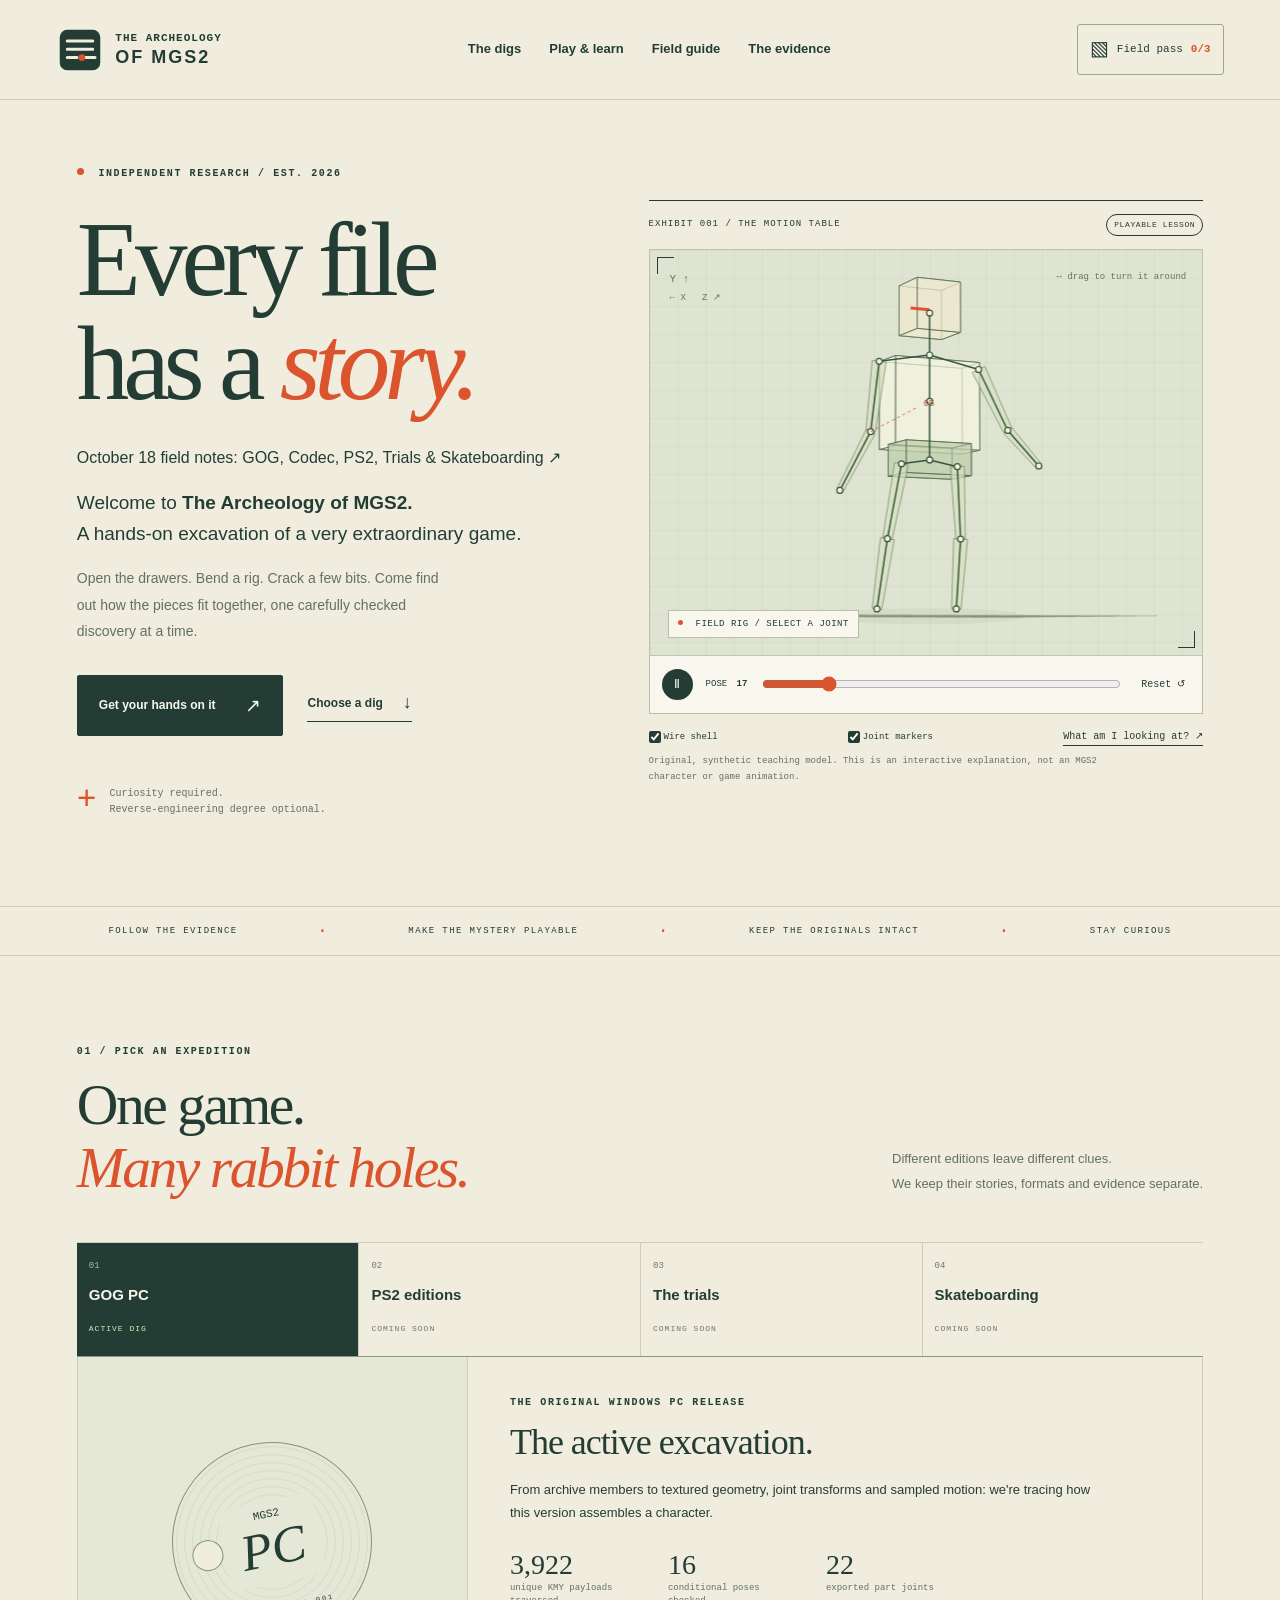
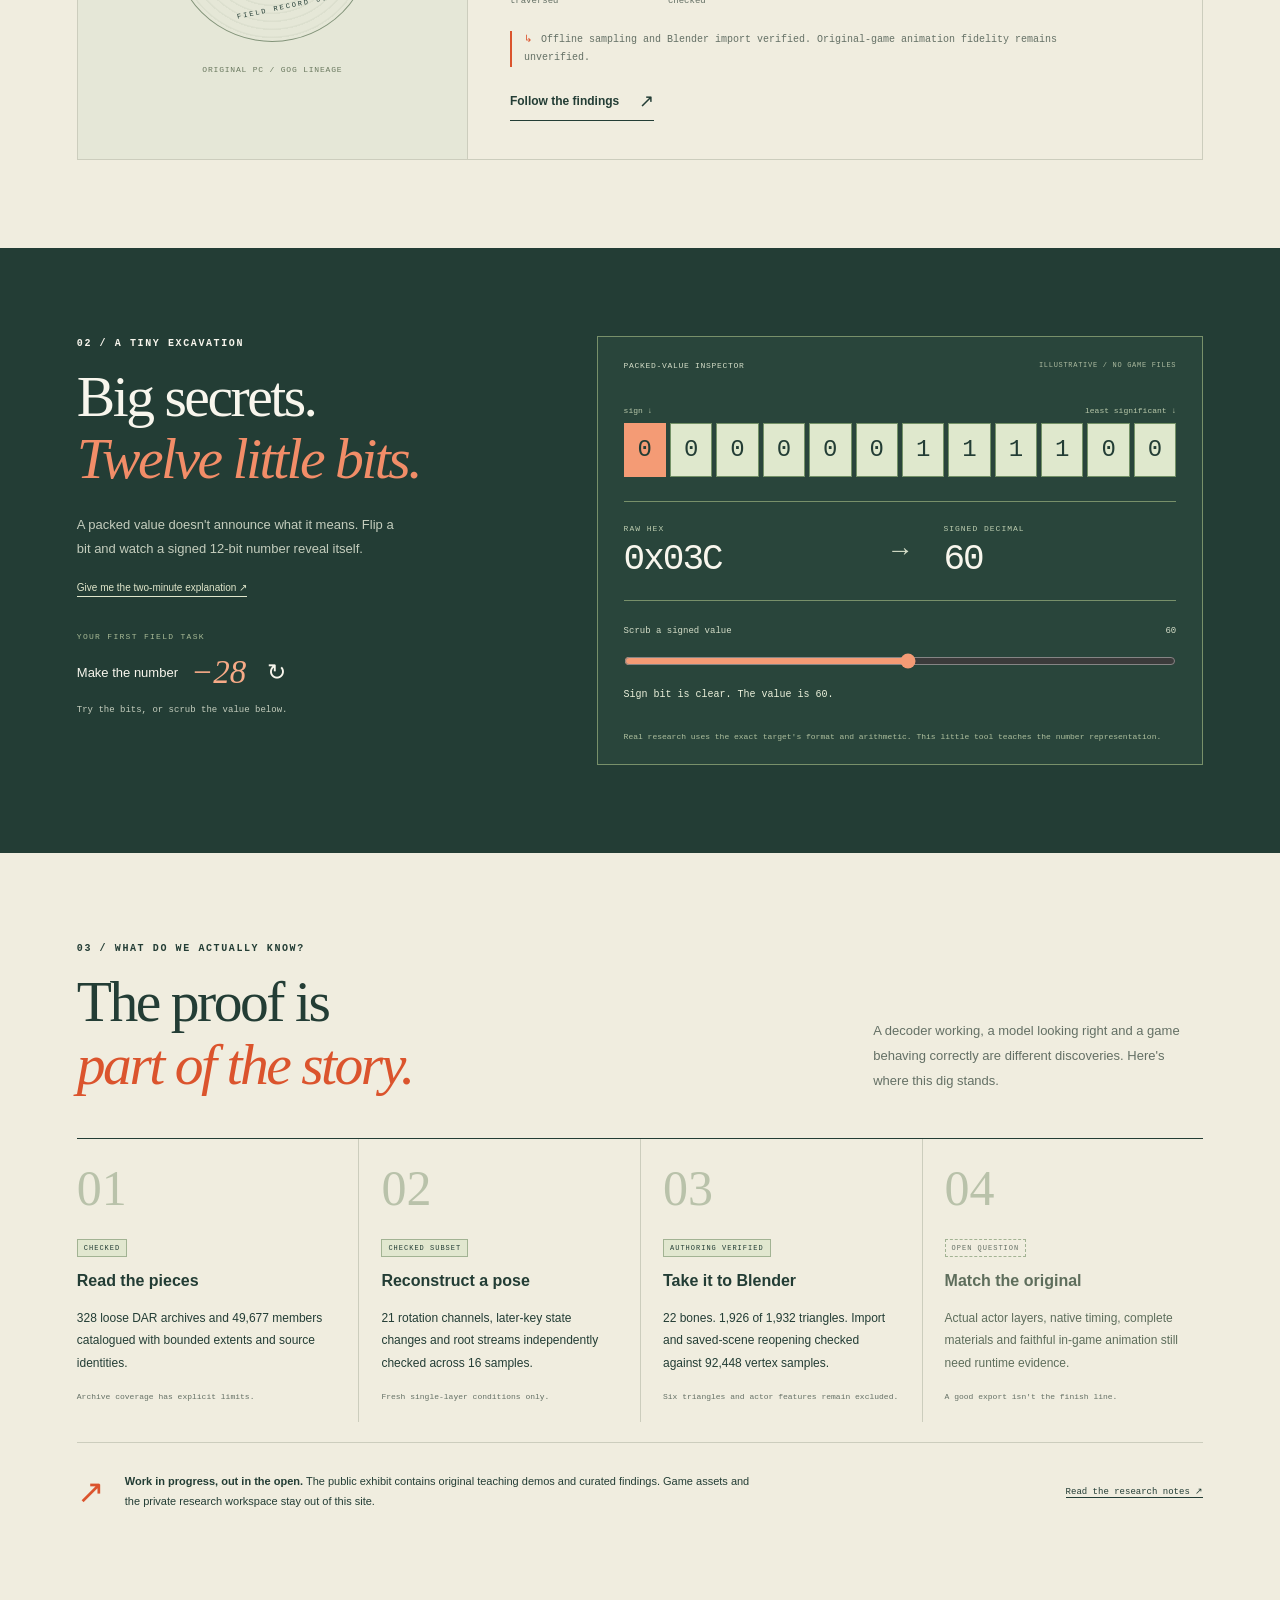
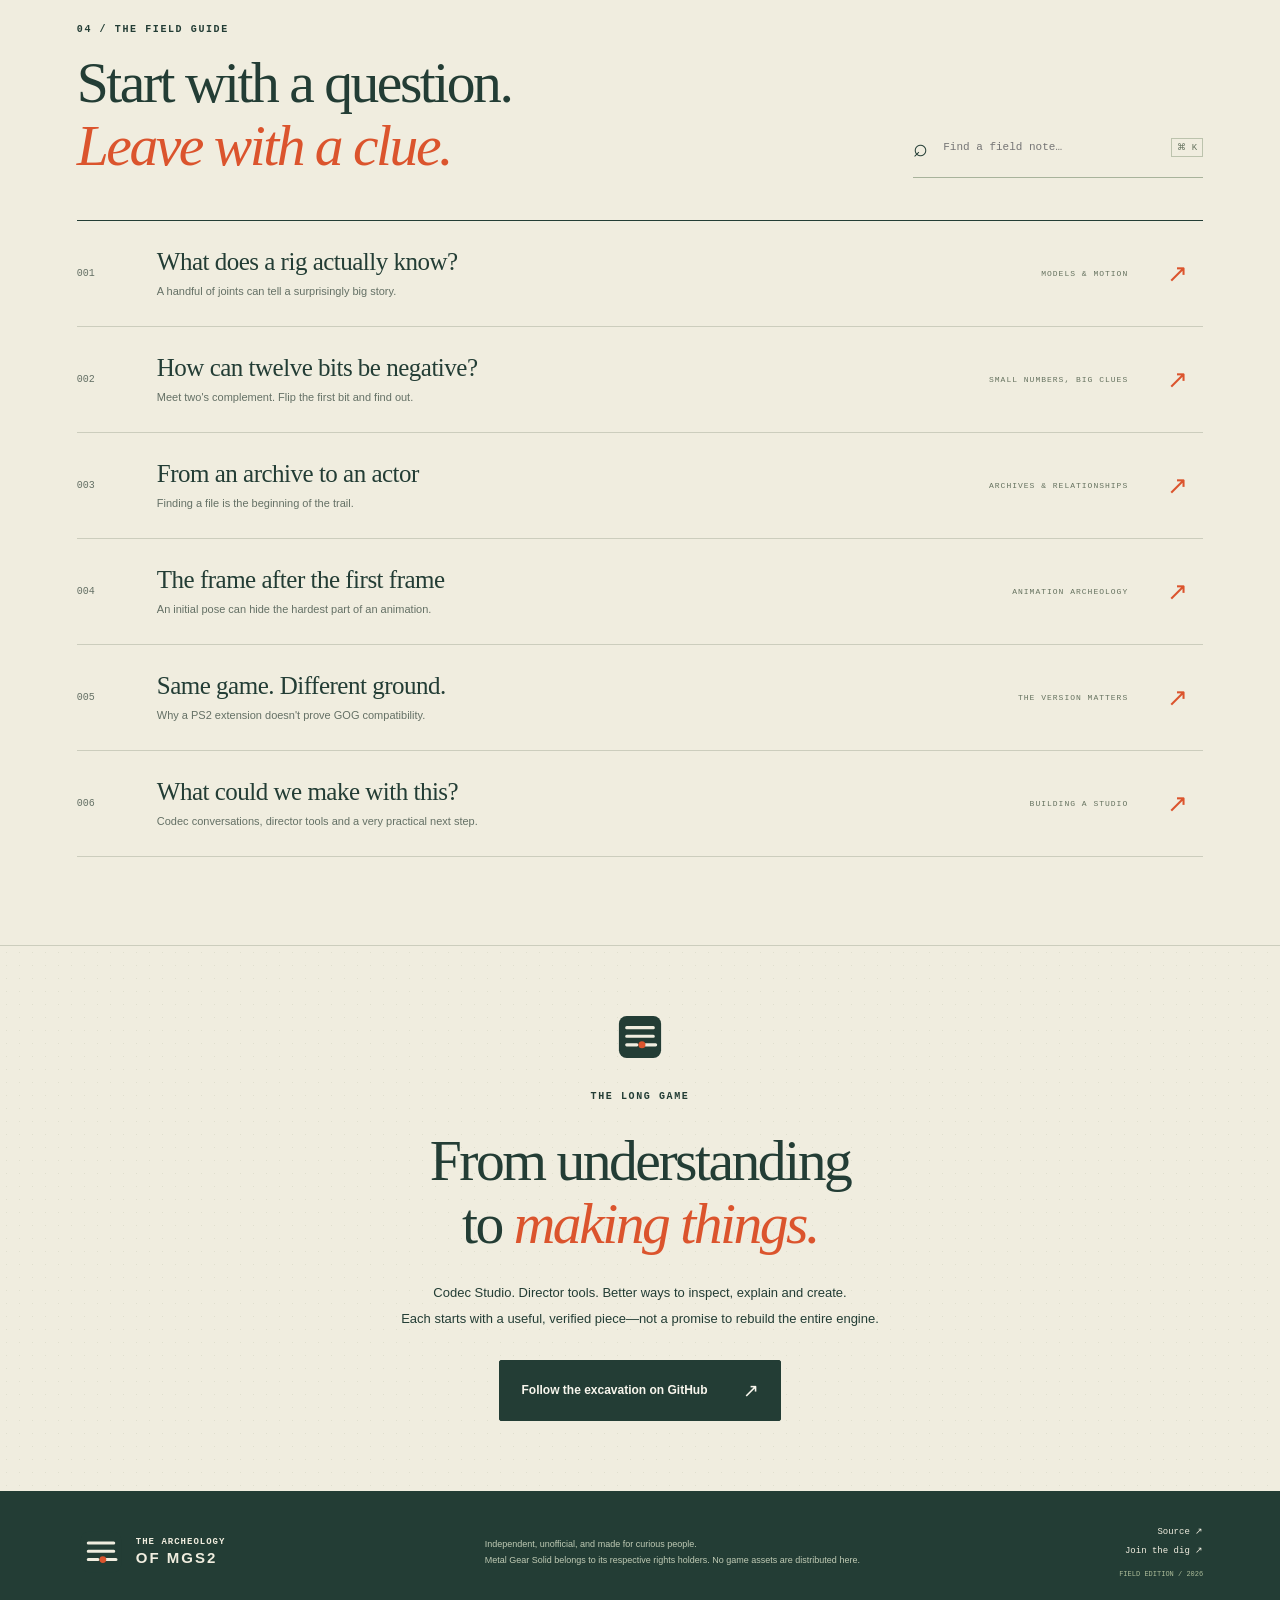
==== commit 227e25a6: "Replace starburst with archaeology field mark" ====
--- a/index.html
+++ b/index.html
@@ -15,7 +15,7 @@
 <body>
   <a class="skip" href="#main">Skip to the exhibits</a>
   <header class="site-header">
-    <a class="brand" href="#top" aria-label="The Archeology of MGS2 home"><span class="brand-symbol" aria-hidden="true">✳</span><span>THE ARCHEOLOGY<br><b>OF MGS2</b></span></a>
+    <a class="brand" href="#top" aria-label="The Archeology of MGS2 home"><svg class="brand-mark" viewBox="0 0 64 64" aria-hidden="true" focusable="false"><rect x="5" y="5" width="54" height="54" rx="10" fill="#233d35"/><path d="M15 20h34M15 31h34M15 42h13m11 0h13" fill="none" stroke="#f0eddf" stroke-width="4" stroke-linecap="round"/><circle cx="34.5" cy="42" r="4.5" fill="#db542d"/></svg><span>THE ARCHEOLOGY<br><b>OF MGS2</b></span></a>
     <nav aria-label="Main navigation"><a href="#expeditions">The digs</a><a href="#motion-table">Play & learn</a><a href="#field-guide">Field guide</a><a href="#evidence">The evidence</a></nav>
     <button class="passport-button" id="passport-button" aria-label="Open your field pass"><span aria-hidden="true">▧</span> Field pass <span id="pass-count">0/3</span></button>
   </header>
@@ -41,7 +41,7 @@
       </div>
     </section>
 
-    <div class="ticker" aria-label="Museum principles"><span>FOLLOW THE EVIDENCE</span><span aria-hidden="true">✳</span><span>MAKE THE MYSTERY PLAYABLE</span><span aria-hidden="true">✳</span><span>KEEP THE ORIGINALS INTACT</span><span aria-hidden="true">✳</span><span>STAY CURIOUS</span></div>
+    <div class="ticker" aria-label="Museum principles"><span>FOLLOW THE EVIDENCE</span><span class="ticker-separator" aria-hidden="true">·</span><span>MAKE THE MYSTERY PLAYABLE</span><span class="ticker-separator" aria-hidden="true">·</span><span>KEEP THE ORIGINALS INTACT</span><span class="ticker-separator" aria-hidden="true">·</span><span>STAY CURIOUS</span></div>
 
     <section class="section expeditions" id="expeditions">
       <div class="section-heading"><div><p class="eyebrow">01 / PICK AN EXPEDITION</p><h2>One game.<br><em>Many rabbit holes.</em></h2></div><p>Different editions leave different clues.<br>We keep their stories, formats and evidence separate.</p></div>
@@ -68,10 +68,10 @@
       <div id="guide-list" class="guide-list"></div><p class="empty-search" id="empty-search" hidden>No matching field notes. Try “rig”, “animation” or “archive”.</p>
     </section>
 
-    <section class="closing-note section"><span class="closing-symbol" aria-hidden="true">✳</span><p class="eyebrow">THE LONG GAME</p><h2>From understanding<br>to <em>making things.</em></h2><p>Codec Studio. Director tools. Better ways to inspect, explain and create.<br>Each starts with a useful, verified piece—not a promise to rebuild the entire engine.</p><a class="button button-dark" href="https://github.com/VinceGuyMan/the-archeology-of-mgs2">Follow the excavation on GitHub <span aria-hidden="true">↗</span></a></section>
+    <section class="closing-note section"><svg class="closing-mark" viewBox="0 0 64 64" aria-hidden="true" focusable="false"><rect x="5" y="5" width="54" height="54" rx="10" fill="#233d35"/><path d="M15 20h34M15 31h34M15 42h13m11 0h13" fill="none" stroke="#f0eddf" stroke-width="4" stroke-linecap="round"/><circle cx="34.5" cy="42" r="4.5" fill="#db542d"/></svg><p class="eyebrow">THE LONG GAME</p><h2>From understanding<br>to <em>making things.</em></h2><p>Codec Studio. Director tools. Better ways to inspect, explain and create.<br>Each starts with a useful, verified piece—not a promise to rebuild the entire engine.</p><a class="button button-dark" href="https://github.com/VinceGuyMan/the-archeology-of-mgs2">Follow the excavation on GitHub <span aria-hidden="true">↗</span></a></section>
   </main>
 
-  <footer><a class="brand footer-brand" href="#top"><span class="brand-symbol" aria-hidden="true">✳</span><span>THE ARCHEOLOGY<br><b>OF MGS2</b></span></a><p>Independent, unofficial, and made for curious people.<br>Metal Gear Solid belongs to its respective rights holders. No game assets are distributed here.</p><div><a href="https://github.com/VinceGuyMan/the-archeology-of-mgs2">Source ↗</a><a href="CONTRIBUTING.md">Join the dig ↗</a><span>FIELD EDITION / 2026</span></div></footer>
+  <footer><a class="brand footer-brand" href="#top"><svg class="brand-mark" viewBox="0 0 64 64" aria-hidden="true" focusable="false"><rect x="5" y="5" width="54" height="54" rx="10" fill="#233d35"/><path d="M15 20h34M15 31h34M15 42h13m11 0h13" fill="none" stroke="#f0eddf" stroke-width="4" stroke-linecap="round"/><circle cx="34.5" cy="42" r="4.5" fill="#db542d"/></svg><span>THE ARCHEOLOGY<br><b>OF MGS2</b></span></a><p>Independent, unofficial, and made for curious people.<br>Metal Gear Solid belongs to its respective rights holders. No game assets are distributed here.</p><div><a href="https://github.com/VinceGuyMan/the-archeology-of-mgs2">Source ↗</a><a href="CONTRIBUTING.md">Join the dig ↗</a><span>FIELD EDITION / 2026</span></div></footer>
   <dialog id="reader" aria-labelledby="reader-title"><div class="reader-top"><span class="eyebrow" id="reader-category">FIELD NOTE</span><button id="close-reader" class="close-button" aria-label="Close field note">×</button></div><div id="reader-body"></div></dialog>
   <div class="toast" id="toast" role="status" aria-live="polite"></div>
   <noscript><p class="noscript">The findings and edition overview are readable without JavaScript. Enable JavaScript for the original teaching rig, field notes and bit experiment.</p></noscript>
--- a/styles.css
+++ b/styles.css
@@ -10,3 +10,5 @@
 @media(max-width:440px){.guide-row .note-title{font-size:20px}}
 @media(prefers-reduced-motion:reduce){html{scroll-behavior:auto}*,*:before,*:after{transition:none!important;animation:none!important}}
 @media print{.site-header,canvas,.motion-controls,.specimen-bottom,.bit-workbench,.passport-button,dialog,.toast{display:none!important}.hero,.section{display:block;padding:25px}.hero h1{font-size:60px}.evidence-ladder{grid-template-columns:repeat(2,1fr)}body{background:white;color:black}.bit-section,footer{background:white;color:black}footer p{color:black}}
+.brand-mark{display:block;width:48px;height:48px;flex:0 0 auto}.closing-mark{display:block;width:50px;height:50px;margin:0 auto 20px}.ticker .ticker-separator{font-size:15px;line-height:1;color:var(--orange)}
+@media(max-width:780px){.brand-mark{width:43px;height:43px}.closing-mark{width:45px;height:45px}}
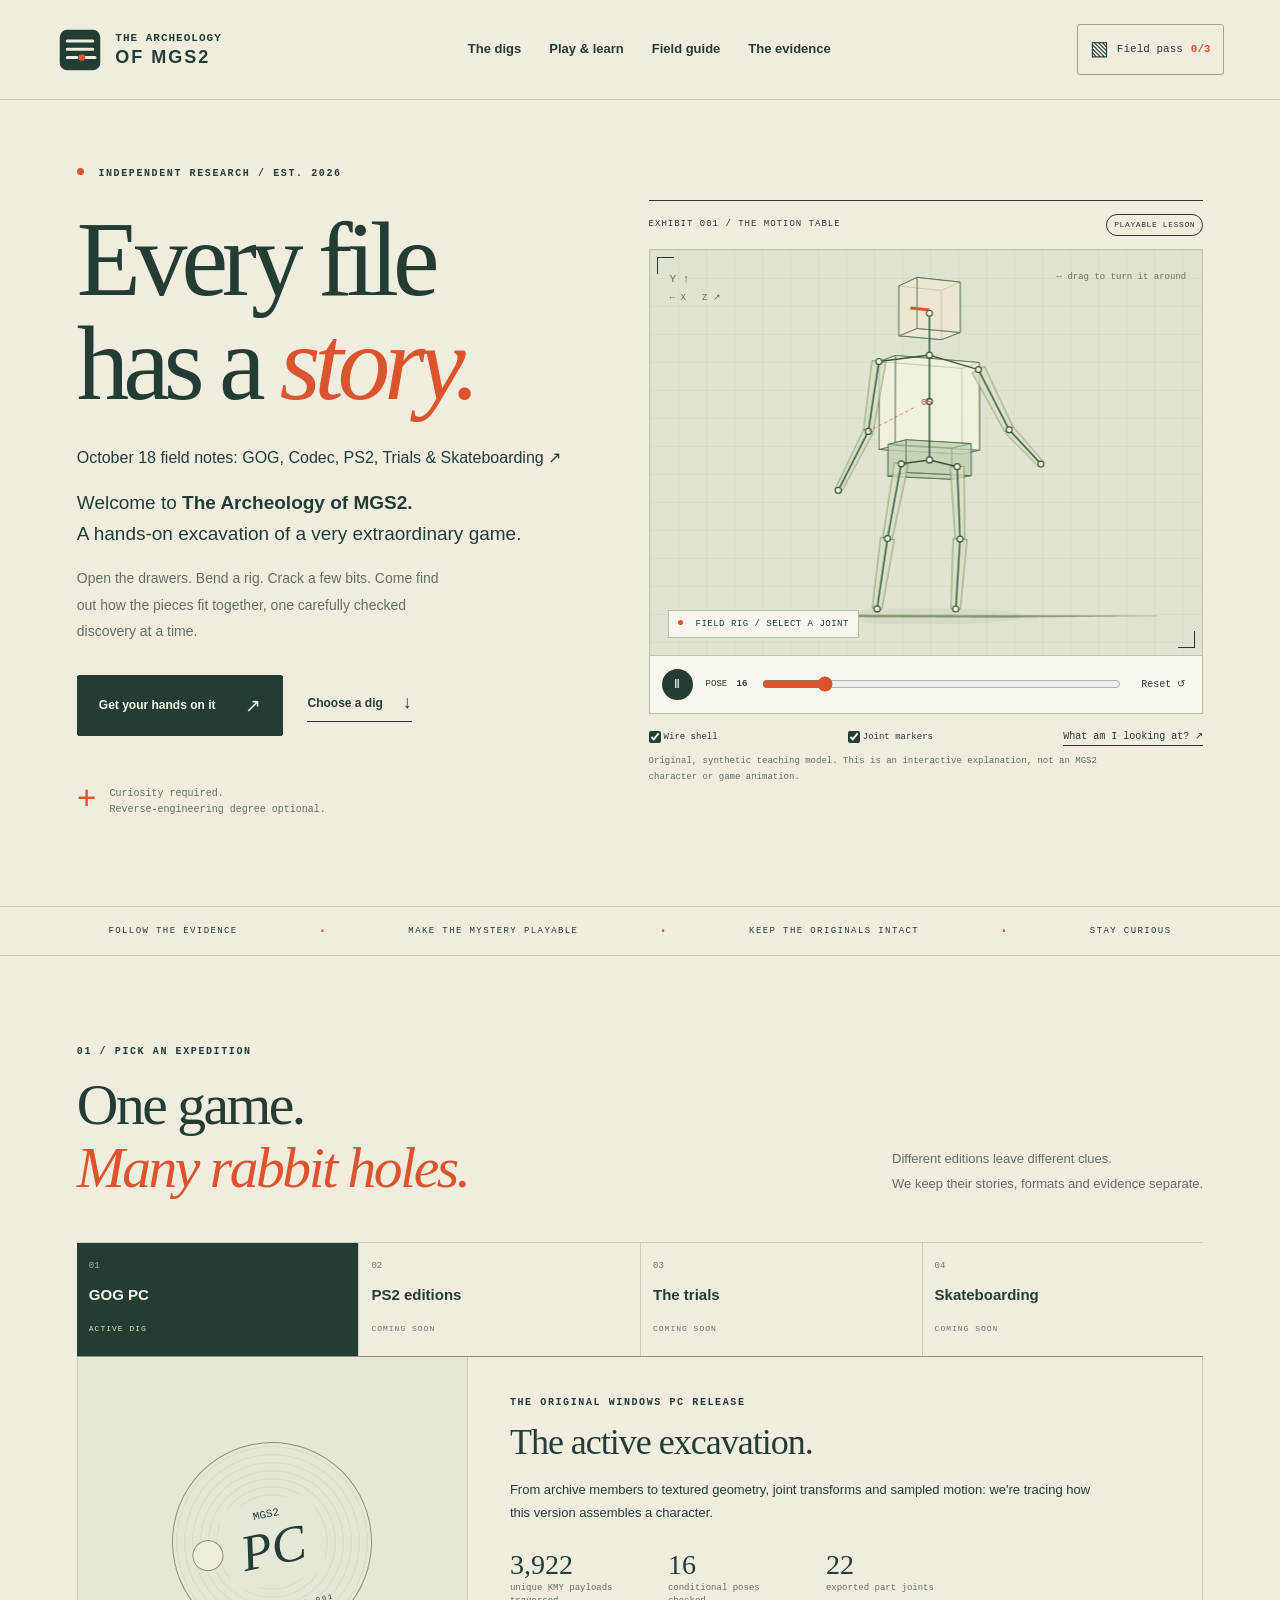
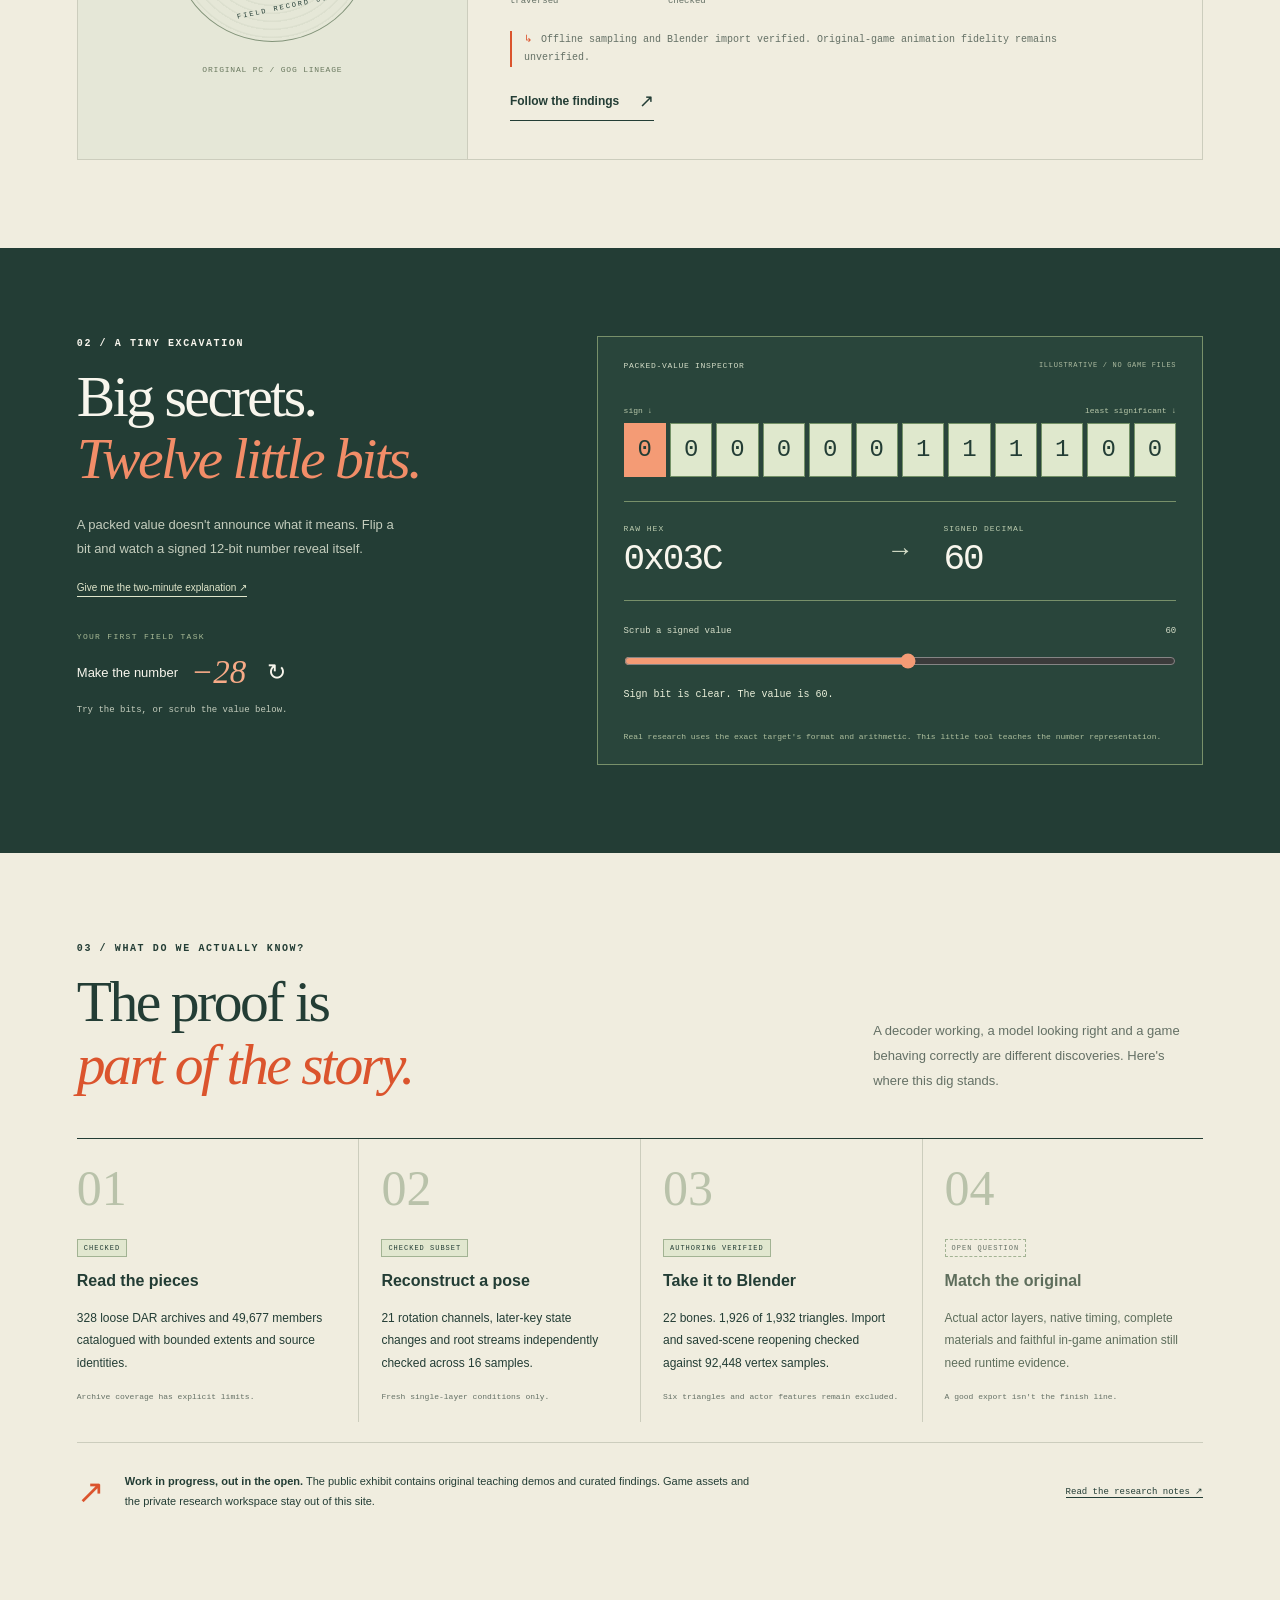
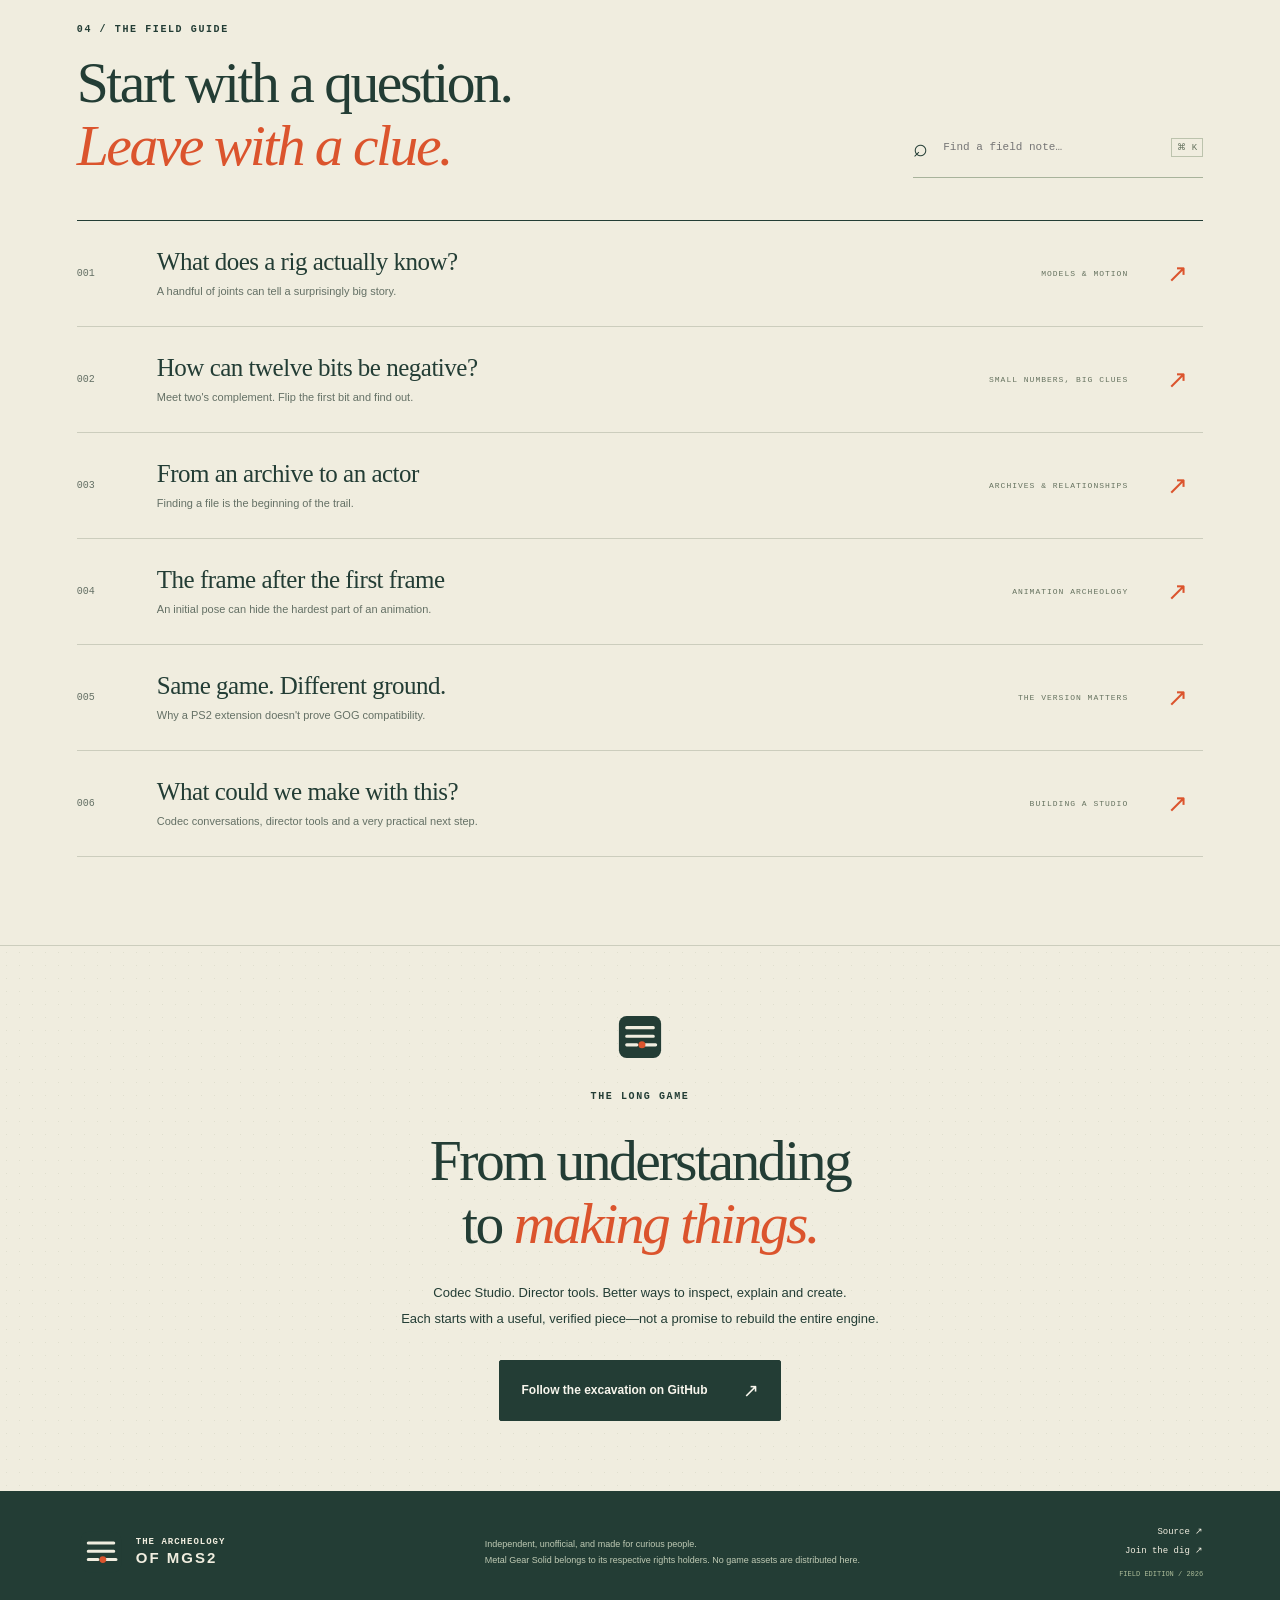
==== commit 13b0f3f9: "Refresh cached archaeology site assets" ====
--- a/index.html
+++ b/index.html
@@ -8,8 +8,8 @@
   <meta property="og:title" content="The Archeology of MGS2">
   <meta property="og:description" content="Open the drawers. Bend a rig. Crack a few bits. A hands-on excavation of how a beloved game works.">
   <title>The Archeology of MGS2 — Every file has a story</title>
-  <link rel="icon" href="favicon.svg" type="image/svg+xml">
-  <link rel="stylesheet" href="styles.css">
+  <link rel="icon" href="favicon.svg?v=20261018-archaeology-mark" type="image/svg+xml">
+  <link rel="stylesheet" href="styles.css?v=20261018-archaeology-mark">
   <script src="app.js" defer></script>
 </head>
 <body>
--- a/styles.css
+++ b/styles.css
@@ -10,5 +10,5 @@
 @media(max-width:440px){.guide-row .note-title{font-size:20px}}
 @media(prefers-reduced-motion:reduce){html{scroll-behavior:auto}*,*:before,*:after{transition:none!important;animation:none!important}}
 @media print{.site-header,canvas,.motion-controls,.specimen-bottom,.bit-workbench,.passport-button,dialog,.toast{display:none!important}.hero,.section{display:block;padding:25px}.hero h1{font-size:60px}.evidence-ladder{grid-template-columns:repeat(2,1fr)}body{background:white;color:black}.bit-section,footer{background:white;color:black}footer p{color:black}}
-.brand-mark{display:block;width:48px;height:48px;flex:0 0 auto}.closing-mark{display:block;width:50px;height:50px;margin:0 auto 20px}.ticker .ticker-separator{font-size:15px;line-height:1;color:var(--orange)}
-@media(max-width:780px){.brand-mark{width:43px;height:43px}.closing-mark{width:45px;height:45px}}
+.brand-mark{display:block;width:48px;height:48px;flex:0 0 48px}.brand>span{white-space:nowrap}.closing-mark{display:block;width:50px;height:50px;margin:0 auto 20px}.ticker .ticker-separator{font-size:15px;line-height:1;color:var(--orange)}
+@media(max-width:780px){.brand-mark{width:43px;height:43px;flex-basis:43px}.closing-mark{width:45px;height:45px}}
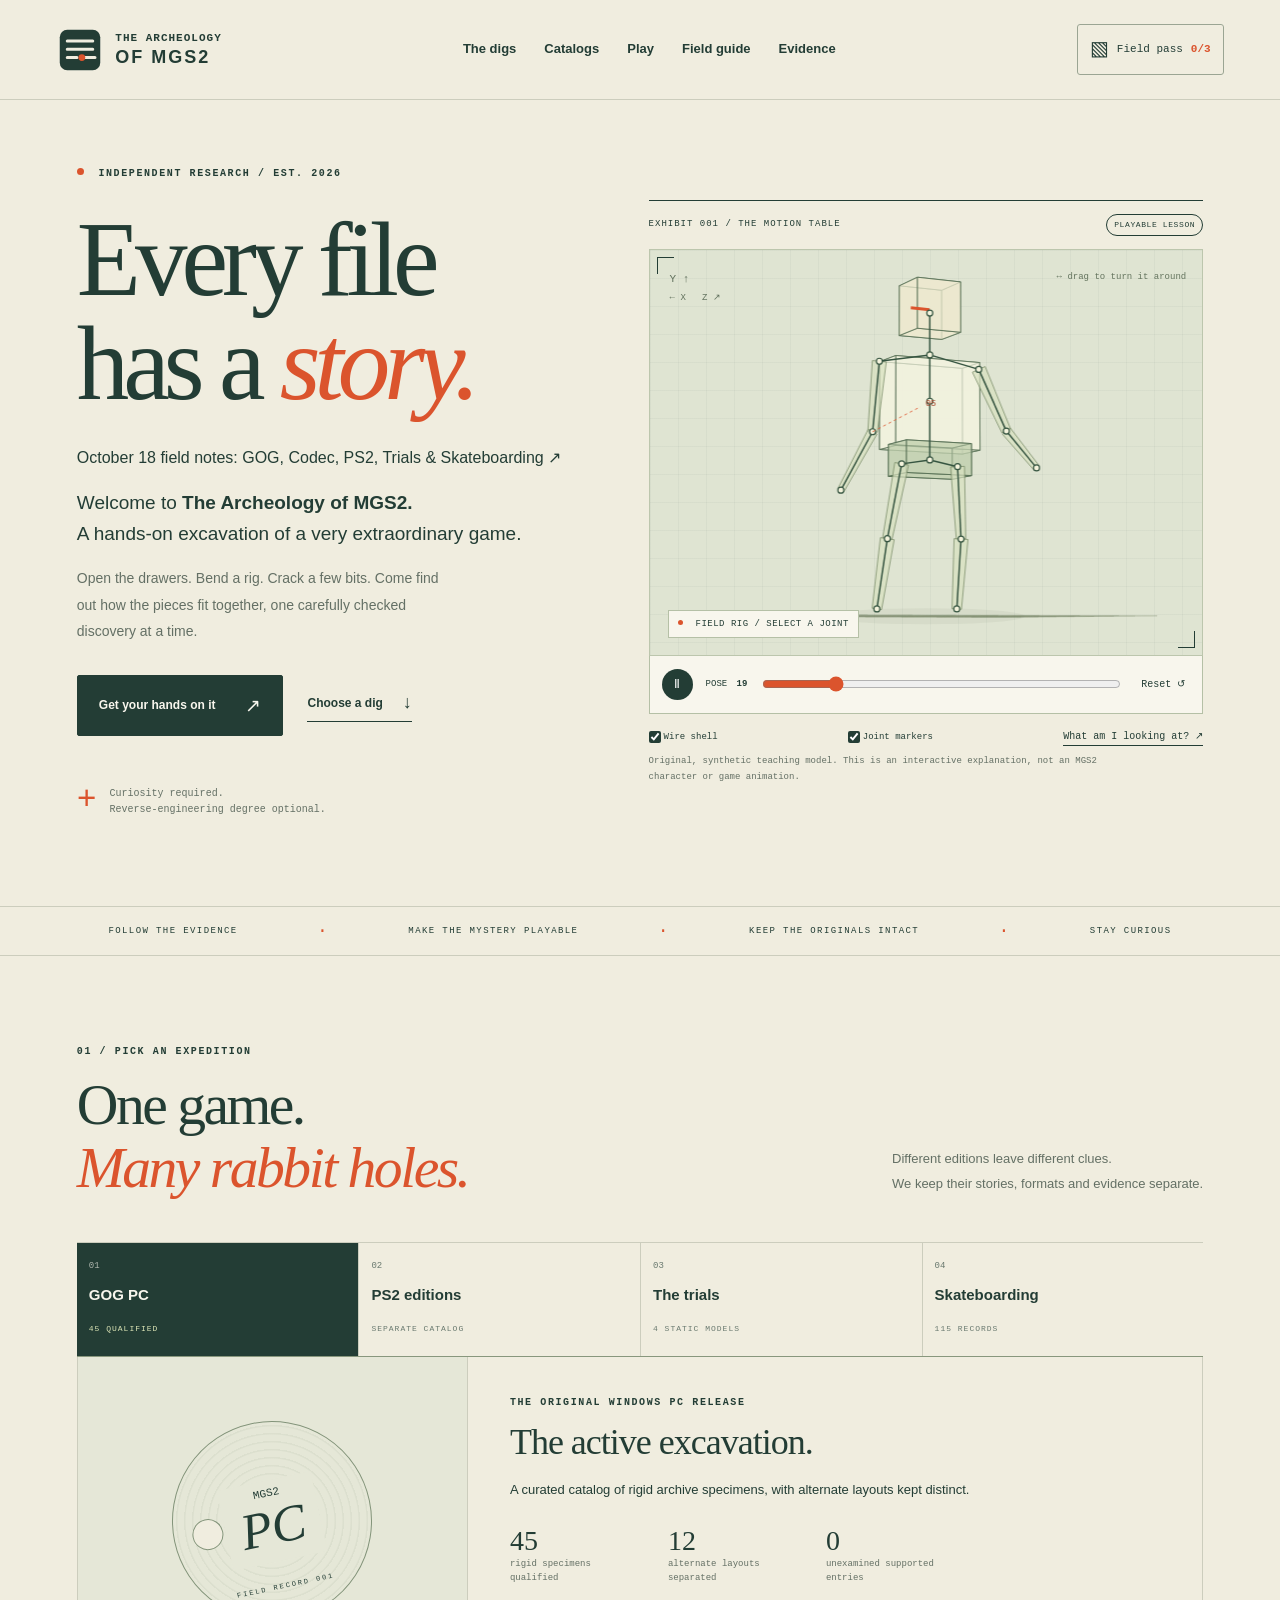
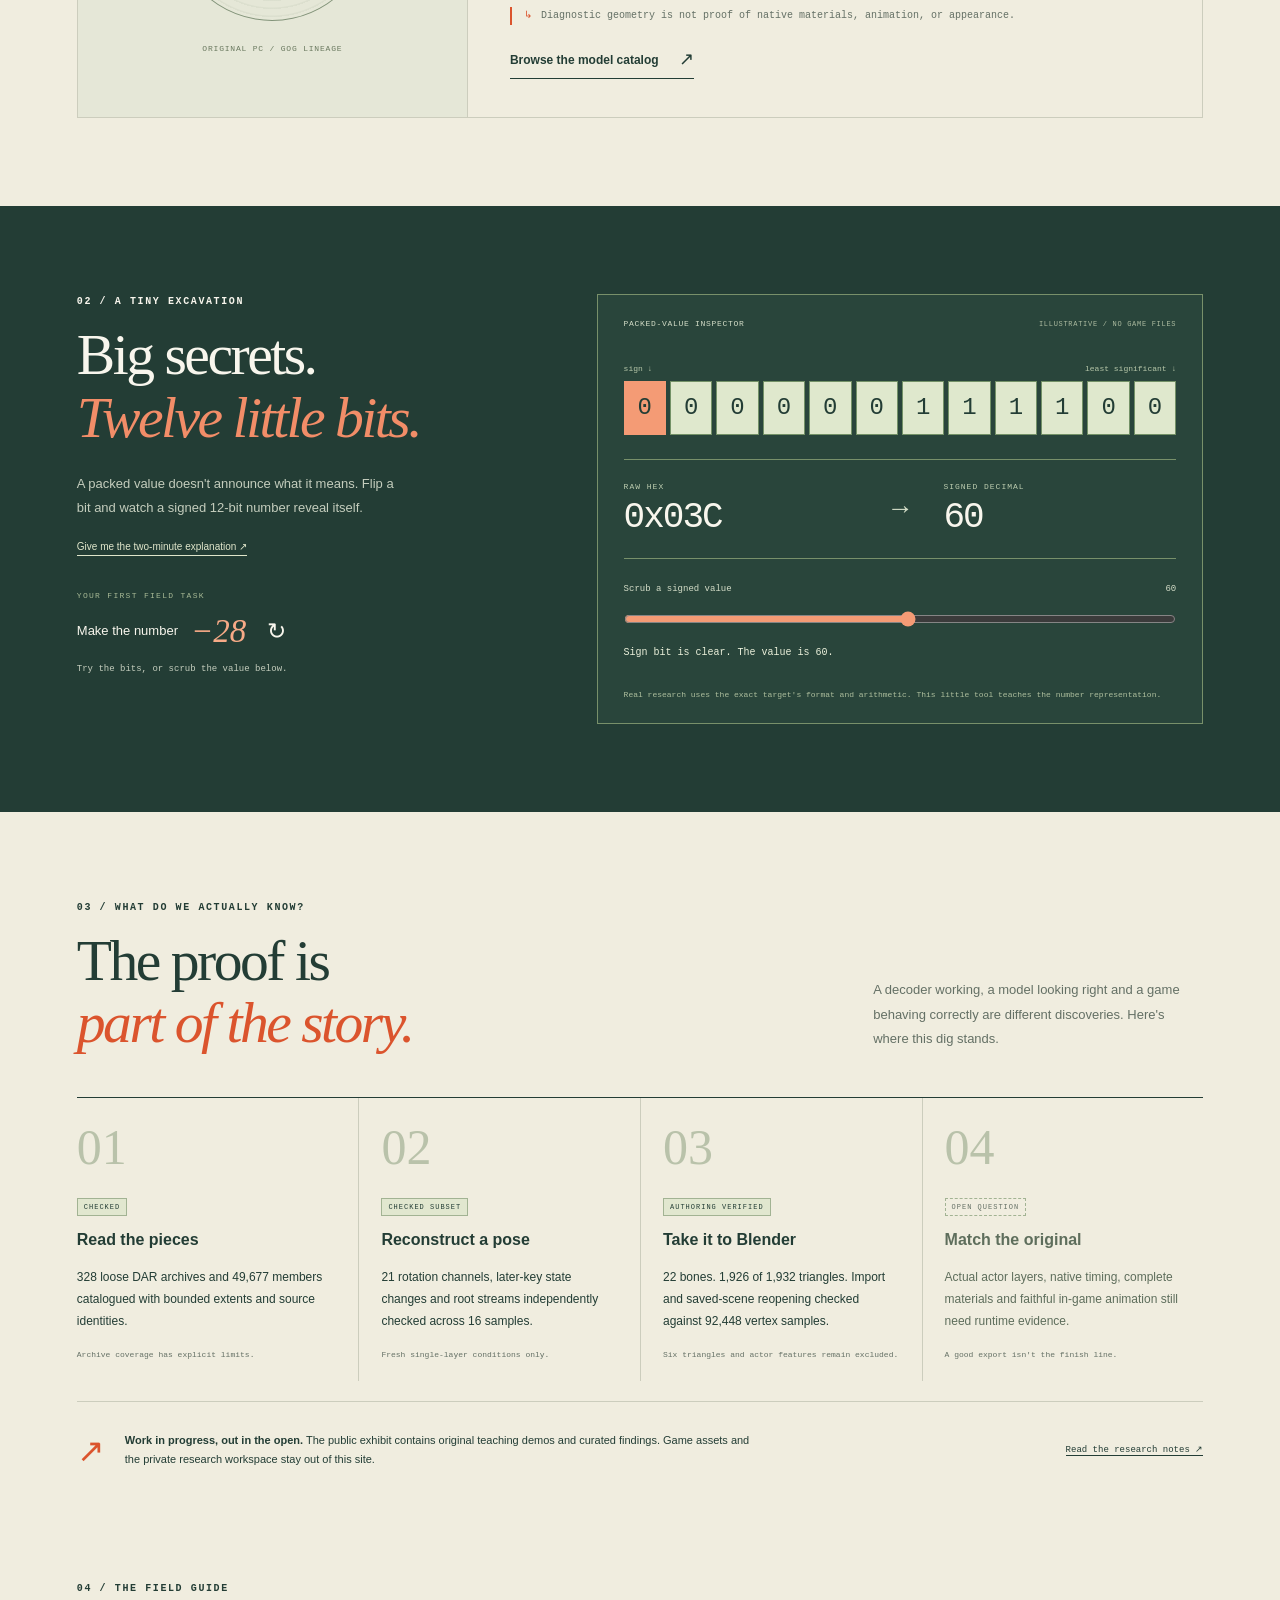
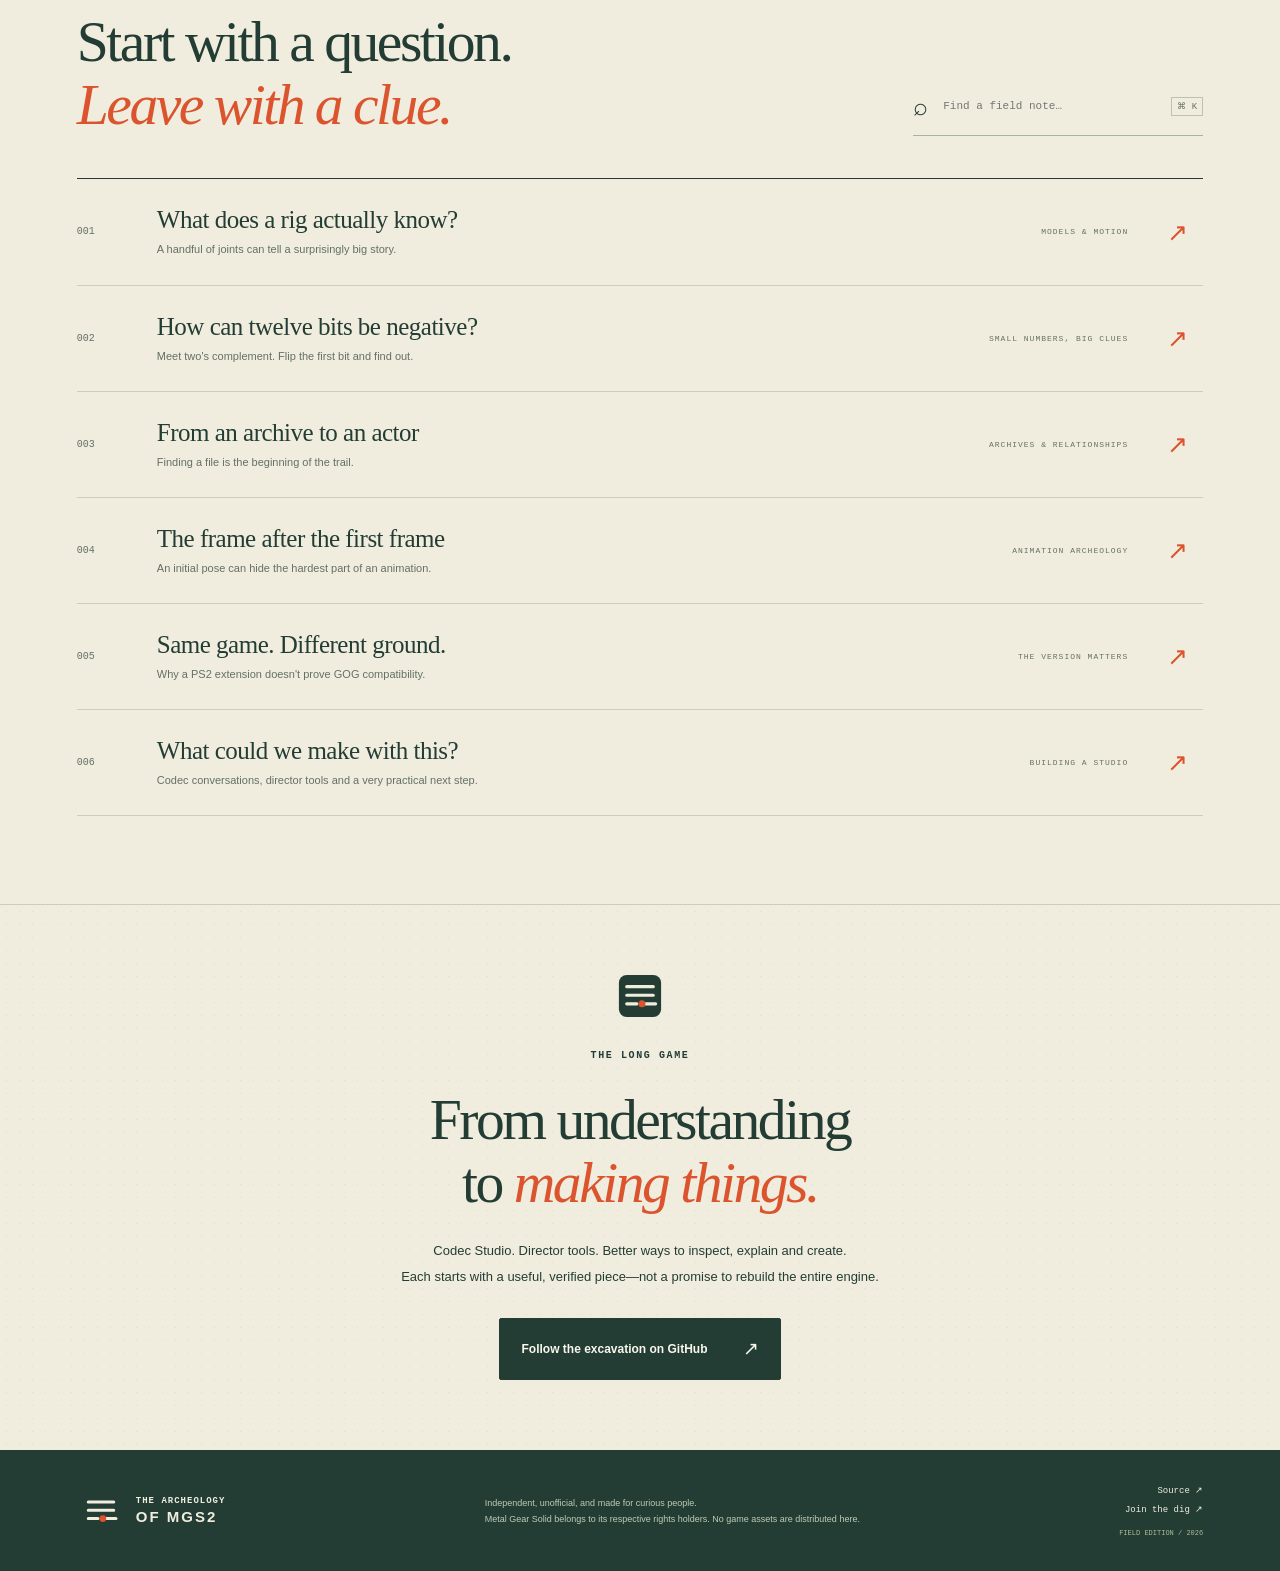
==== commit cdf7284d: "Add interactive model catalogs for MGS2 research" ====
--- a/index.html
+++ b/index.html
@@ -16,7 +16,7 @@
   <a class="skip" href="#main">Skip to the exhibits</a>
   <header class="site-header">
     <a class="brand" href="#top" aria-label="The Archeology of MGS2 home"><svg class="brand-mark" viewBox="0 0 64 64" aria-hidden="true" focusable="false"><rect x="5" y="5" width="54" height="54" rx="10" fill="#233d35"/><path d="M15 20h34M15 31h34M15 42h13m11 0h13" fill="none" stroke="#f0eddf" stroke-width="4" stroke-linecap="round"/><circle cx="34.5" cy="42" r="4.5" fill="#db542d"/></svg><span>THE ARCHEOLOGY<br><b>OF MGS2</b></span></a>
-    <nav aria-label="Main navigation"><a href="#expeditions">The digs</a><a href="#motion-table">Play & learn</a><a href="#field-guide">Field guide</a><a href="#evidence">The evidence</a></nav>
+    <nav aria-label="Main navigation"><a href="#expeditions">The digs</a><a href="catalog.html">Catalogs</a><a href="#motion-table">Play</a><a href="#field-guide">Field guide</a><a href="#evidence">Evidence</a></nav>
     <button class="passport-button" id="passport-button" aria-label="Open your field pass"><span aria-hidden="true">▧</span> Field pass <span id="pass-count">0/3</span></button>
   </header>
 
@@ -45,10 +45,10 @@
 
     <section class="section expeditions" id="expeditions">
       <div class="section-heading"><div><p class="eyebrow">01 / PICK AN EXPEDITION</p><h2>One game.<br><em>Many rabbit holes.</em></h2></div><p>Different editions leave different clues.<br>We keep their stories, formats and evidence separate.</p></div>
-      <div class="edition-tabs" role="tablist" aria-label="Research editions"><button id="tab-gog" role="tab" aria-selected="true" aria-controls="edition-panel" data-edition="gog"><span class="edition-number">01</span><strong>GOG PC</strong><span class="tab-status active">ACTIVE DIG</span></button><button id="tab-ps2" role="tab" aria-selected="false" aria-controls="edition-panel" data-edition="ps2" tabindex="-1"><span class="edition-number">02</span><strong>PS2 editions</strong><span class="tab-status">COMING SOON</span></button><button id="tab-trials" role="tab" aria-selected="false" aria-controls="edition-panel" data-edition="trials" tabindex="-1"><span class="edition-number">03</span><strong>The trials</strong><span class="tab-status">COMING SOON</span></button><button id="tab-skate" role="tab" aria-selected="false" aria-controls="edition-panel" data-edition="skate" tabindex="-1"><span class="edition-number">04</span><strong>Skateboarding</strong><span class="tab-status">COMING SOON</span></button></div>
+      <div class="edition-tabs" role="tablist" aria-label="Research editions"><button id="tab-gog" role="tab" aria-selected="true" aria-controls="edition-panel" data-edition="gog"><span class="edition-number">01</span><strong>GOG PC</strong><span class="tab-status active">45 QUALIFIED</span></button><button id="tab-ps2" role="tab" aria-selected="false" aria-controls="edition-panel" data-edition="ps2" tabindex="-1"><span class="edition-number">02</span><strong>PS2 editions</strong><span class="tab-status">SEPARATE CATALOG</span></button><button id="tab-trials" role="tab" aria-selected="false" aria-controls="edition-panel" data-edition="trials" tabindex="-1"><span class="edition-number">03</span><strong>The trials</strong><span class="tab-status">4 STATIC MODELS</span></button><button id="tab-skate" role="tab" aria-selected="false" aria-controls="edition-panel" data-edition="skate" tabindex="-1"><span class="edition-number">04</span><strong>Skateboarding</strong><span class="tab-status">115 RECORDS</span></button></div>
       <div class="edition-panel" id="edition-panel" role="tabpanel" aria-labelledby="tab-gog" tabindex="0">
         <div class="edition-graphic" aria-hidden="true"><div class="archive-disc"><span>MGS2<br><b>PC</b></span><small>FIELD RECORD 001</small></div><span class="graphic-coordinate">ORIGINAL PC / GOG LINEAGE</span></div>
-        <div class="edition-copy"><p class="eyebrow" id="edition-eyebrow">THE ORIGINAL WINDOWS PC RELEASE</p><h3 id="edition-title">The active excavation.</h3><p id="edition-description">From archive members to textured geometry, joint transforms and sampled motion: we're tracing how this version assembles a character.</p><div id="edition-facts" class="edition-facts"><span><b>3,922</b> unique KMY payloads traversed</span><span><b>16</b> conditional poses checked</span><span><b>22</b> exported part joints</span></div><p id="edition-boundary" class="boundary"><span aria-hidden="true">↳</span> Offline sampling and Blender import verified. Original-game animation fidelity remains unverified.</p><a class="text-link" id="edition-link" href="#evidence">Follow the findings <span aria-hidden="true">↗</span></a></div>
+        <div class="edition-copy"><p class="eyebrow" id="edition-eyebrow">THE ORIGINAL WINDOWS PC RELEASE</p><h3 id="edition-title">The active excavation.</h3><p id="edition-description">A curated catalog of rigid archive specimens, with alternate layouts kept distinct.</p><div id="edition-facts" class="edition-facts"><span><b>45</b> rigid specimens qualified</span><span><b>12</b> alternate layouts separated</span><span><b>0</b> unexamined supported entries</span></div><p id="edition-boundary" class="boundary"><span aria-hidden="true">↳</span> Diagnostic geometry is not proof of native materials, animation, or appearance.</p><a class="text-link" id="edition-link" href="catalog.html?edition=gog">Browse the model catalog <span aria-hidden="true">↗</span></a></div>
       </div>
     </section>
 
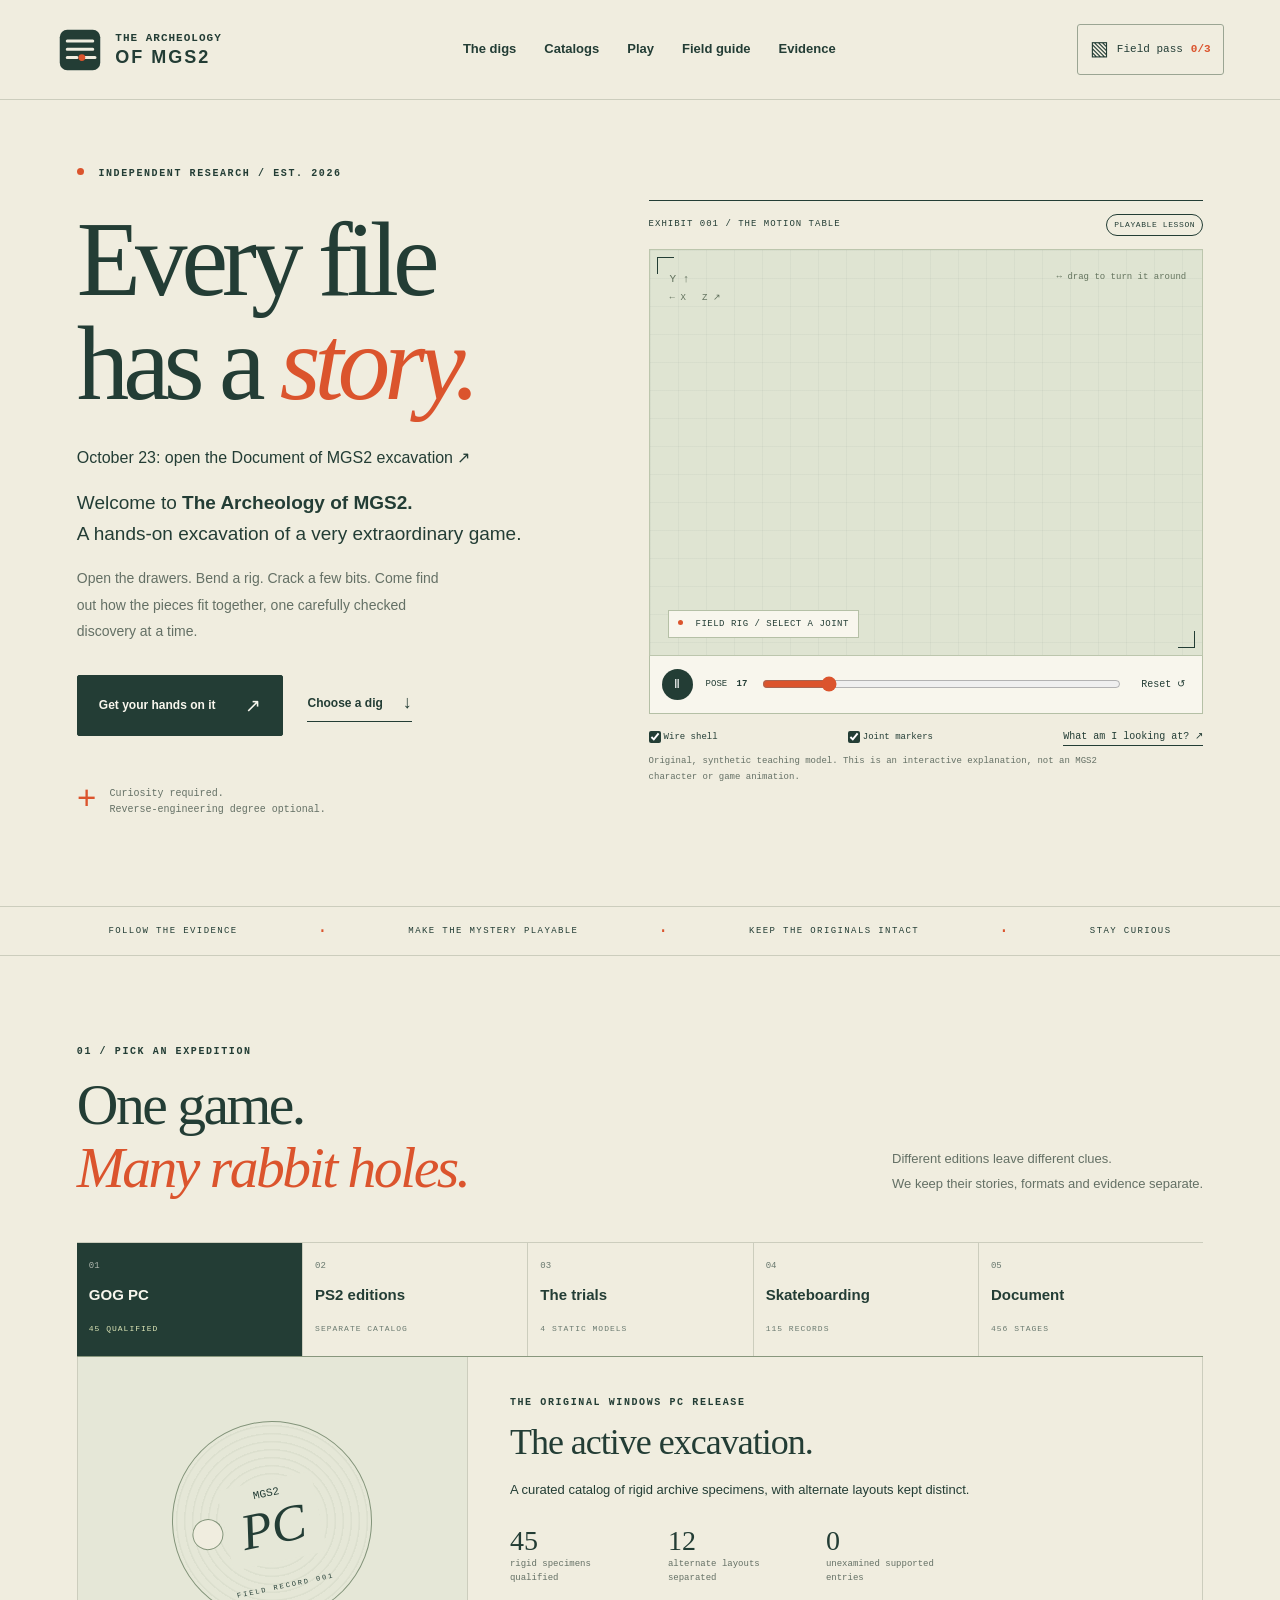
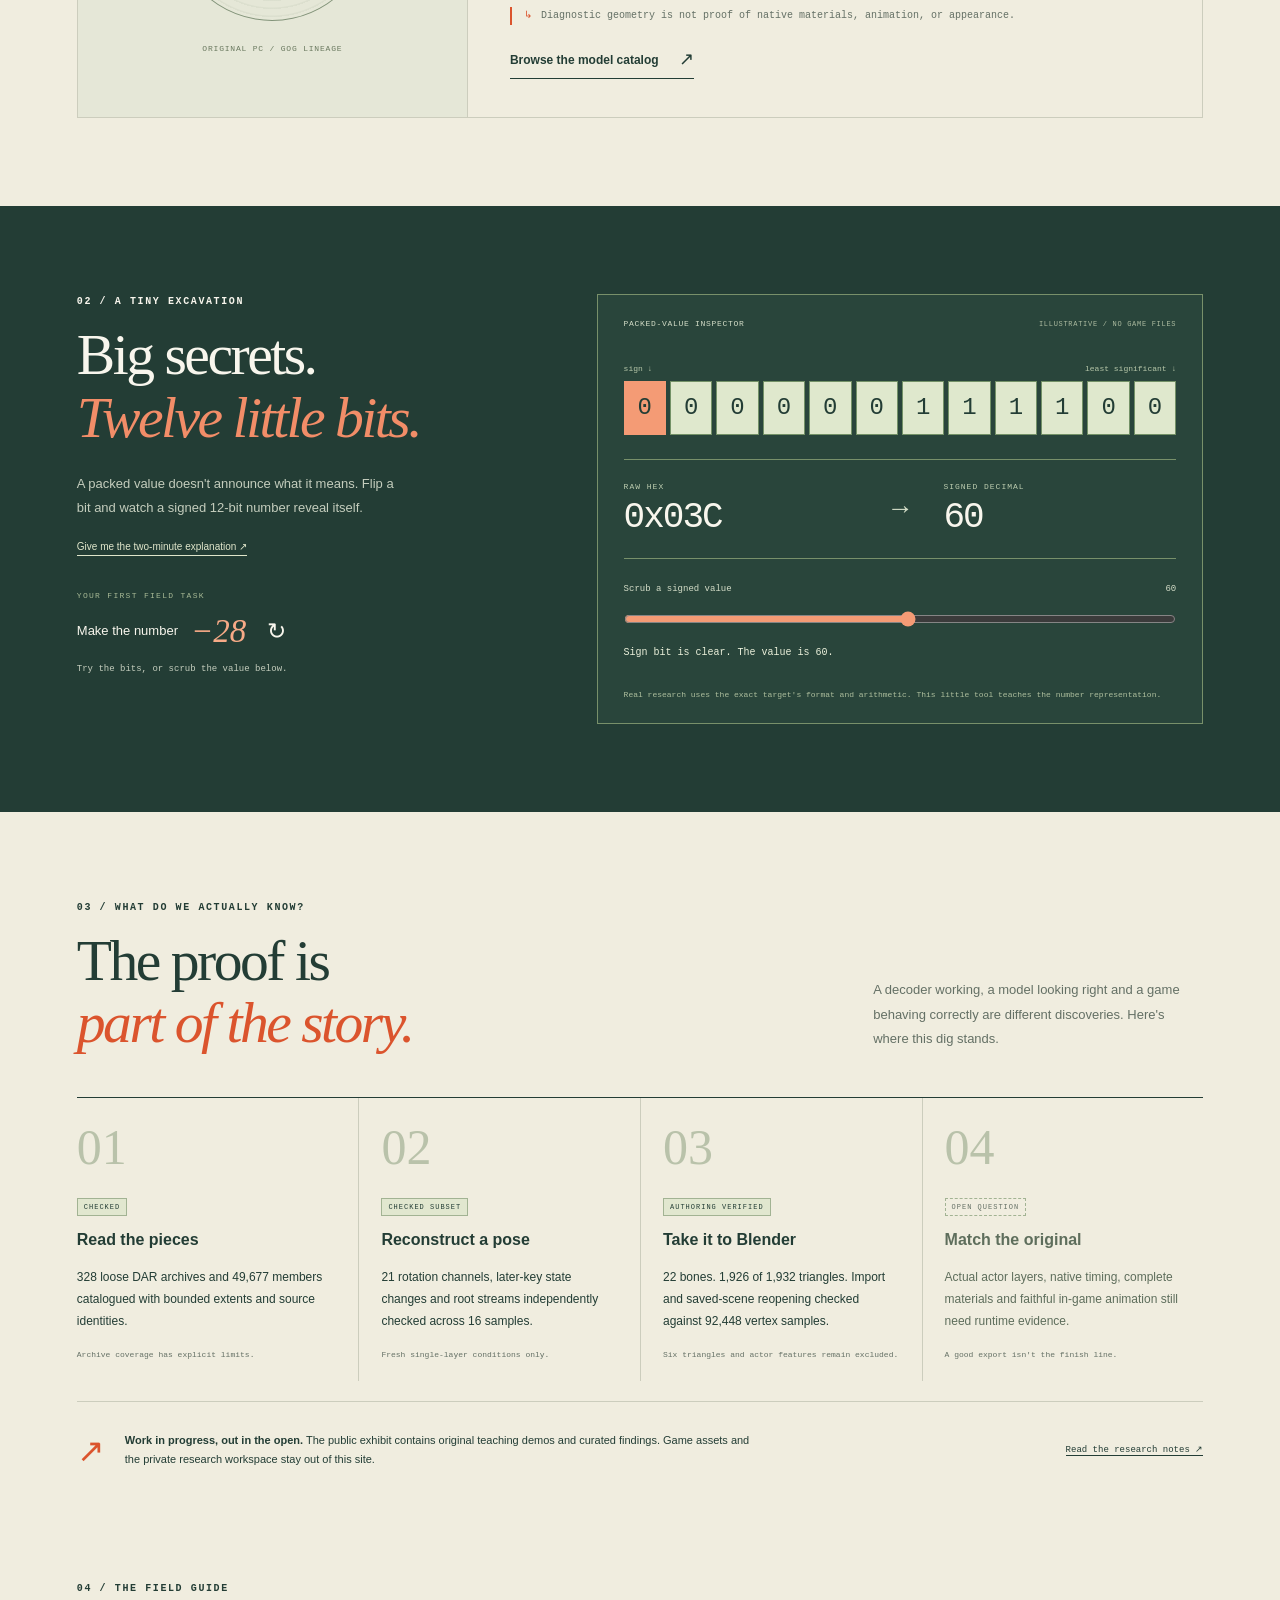
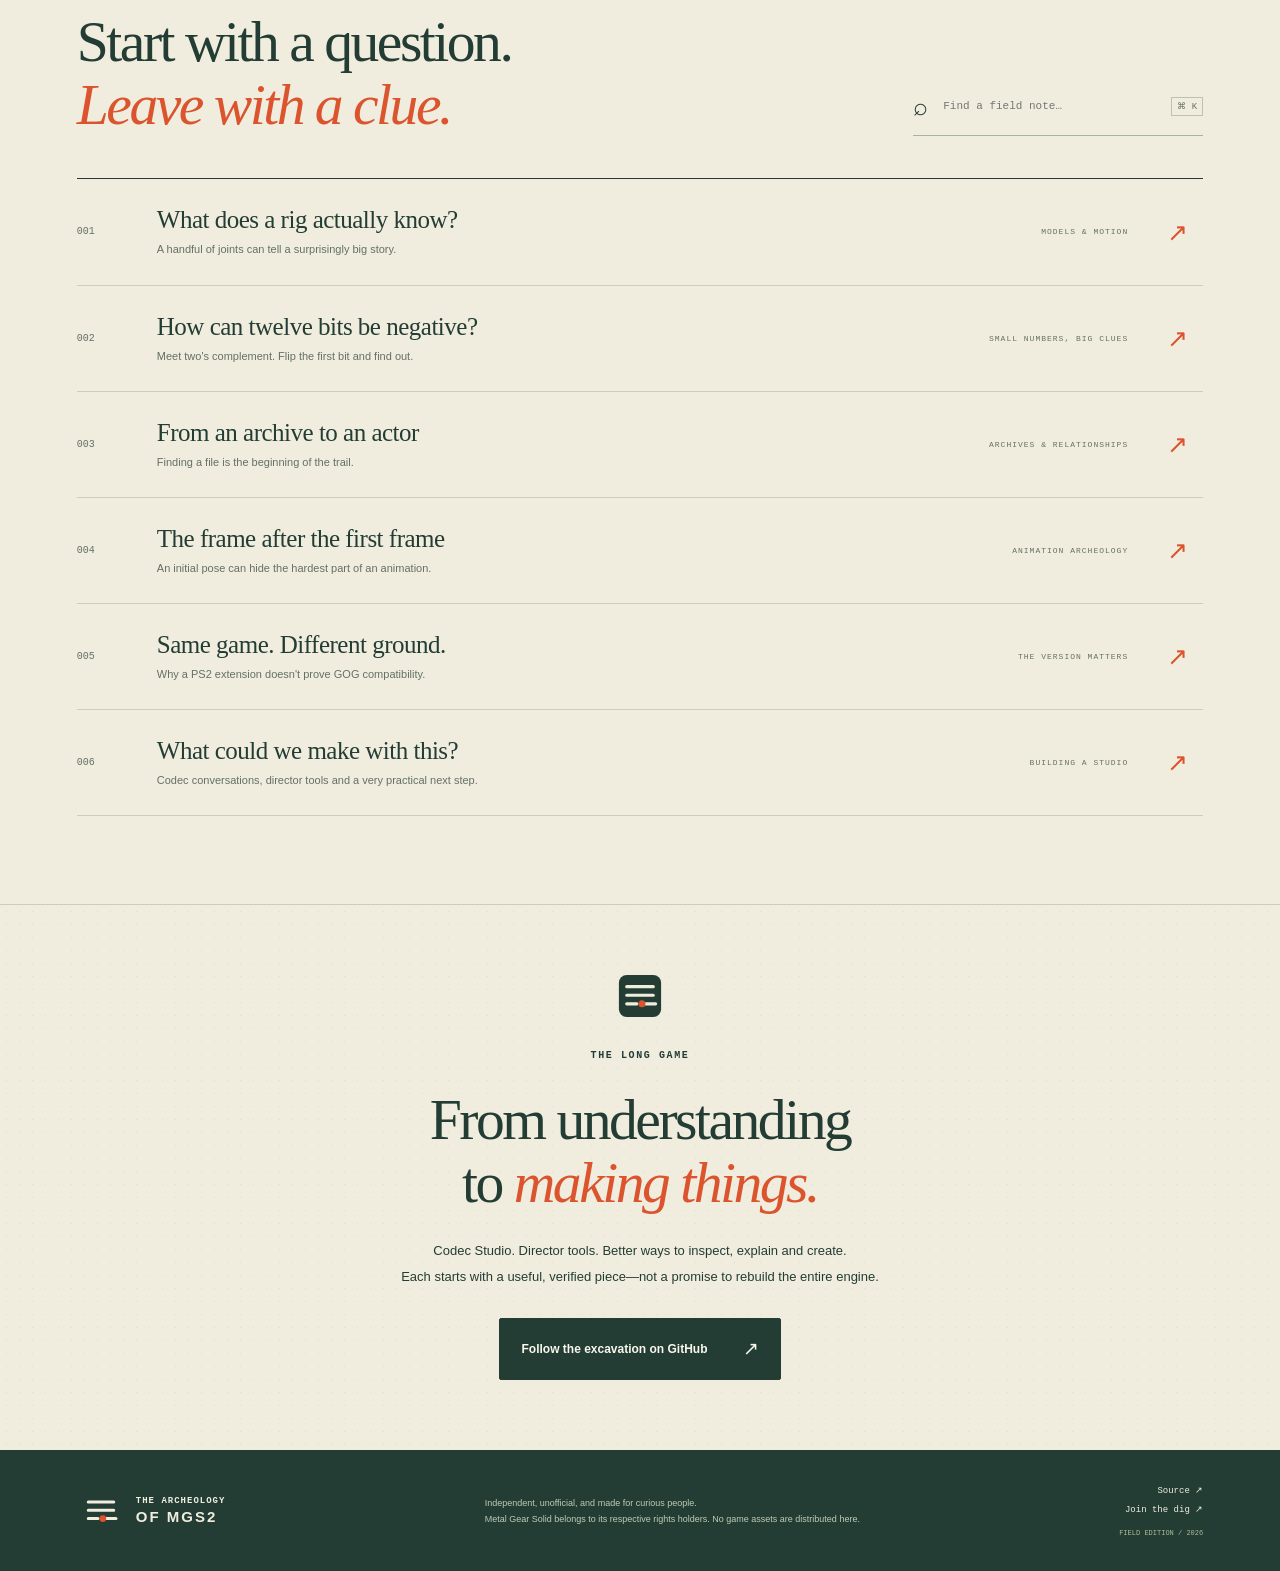
==== commit 03df633b: "Add Document of MGS2 specimens and comparison room" ====
--- a/index.html
+++ b/index.html
@@ -9,8 +9,8 @@
   <meta property="og:description" content="Open the drawers. Bend a rig. Crack a few bits. A hands-on excavation of how a beloved game works.">
   <title>The Archeology of MGS2 — Every file has a story</title>
   <link rel="icon" href="favicon.svg?v=20261018-archaeology-mark" type="image/svg+xml">
-  <link rel="stylesheet" href="styles.css?v=20261018-archaeology-mark">
-  <script src="app.js" defer></script>
+  <link rel="stylesheet" href="styles.css?v=20261023-document">
+  <script src="app.js?v=20261023-document" defer></script>
 </head>
 <body>
   <a class="skip" href="#main">Skip to the exhibits</a>
@@ -25,7 +25,7 @@
       <div class="hero-copy">
         <p class="eyebrow"><span class="live-dot"></span> INDEPENDENT RESEARCH / EST. 2026</p>
         <h1>Every file<br>has a <em>story.</em></h1>
-        <p><a href="PROGRESS_2026-10-18.md">October 18 field notes: GOG, Codec, PS2, Trials &amp; Skateboarding ↗</a></p>
+        <p><a href="document.html">October 23: open the Document of MGS2 excavation ↗</a></p>
         <p class="hero-intro">Welcome to <strong>The Archeology of MGS2.</strong><br>A hands-on excavation of a very extraordinary game.</p>
         <p class="hero-description">Open the drawers. Bend a rig. Crack a few bits. Come find out how the pieces fit together, one carefully checked discovery at a time.</p>
         <div class="hero-actions"><a class="button button-dark" href="#motion-table">Get your hands on it <span aria-hidden="true">↗</span></a><a class="text-link" href="#expeditions">Choose a dig <span aria-hidden="true">↓</span></a></div>
@@ -45,7 +45,7 @@
 
     <section class="section expeditions" id="expeditions">
       <div class="section-heading"><div><p class="eyebrow">01 / PICK AN EXPEDITION</p><h2>One game.<br><em>Many rabbit holes.</em></h2></div><p>Different editions leave different clues.<br>We keep their stories, formats and evidence separate.</p></div>
-      <div class="edition-tabs" role="tablist" aria-label="Research editions"><button id="tab-gog" role="tab" aria-selected="true" aria-controls="edition-panel" data-edition="gog"><span class="edition-number">01</span><strong>GOG PC</strong><span class="tab-status active">45 QUALIFIED</span></button><button id="tab-ps2" role="tab" aria-selected="false" aria-controls="edition-panel" data-edition="ps2" tabindex="-1"><span class="edition-number">02</span><strong>PS2 editions</strong><span class="tab-status">SEPARATE CATALOG</span></button><button id="tab-trials" role="tab" aria-selected="false" aria-controls="edition-panel" data-edition="trials" tabindex="-1"><span class="edition-number">03</span><strong>The trials</strong><span class="tab-status">4 STATIC MODELS</span></button><button id="tab-skate" role="tab" aria-selected="false" aria-controls="edition-panel" data-edition="skate" tabindex="-1"><span class="edition-number">04</span><strong>Skateboarding</strong><span class="tab-status">115 RECORDS</span></button></div>
+      <div class="edition-tabs" role="tablist" aria-label="Research editions"><button id="tab-gog" role="tab" aria-selected="true" aria-controls="edition-panel" data-edition="gog"><span class="edition-number">01</span><strong>GOG PC</strong><span class="tab-status active">45 QUALIFIED</span></button><button id="tab-ps2" role="tab" aria-selected="false" aria-controls="edition-panel" data-edition="ps2" tabindex="-1"><span class="edition-number">02</span><strong>PS2 editions</strong><span class="tab-status">SEPARATE CATALOG</span></button><button id="tab-trials" role="tab" aria-selected="false" aria-controls="edition-panel" data-edition="trials" tabindex="-1"><span class="edition-number">03</span><strong>The trials</strong><span class="tab-status">4 STATIC MODELS</span></button><button id="tab-skate" role="tab" aria-selected="false" aria-controls="edition-panel" data-edition="skate" tabindex="-1"><span class="edition-number">04</span><strong>Skateboarding</strong><span class="tab-status">115 RECORDS</span></button><button id="tab-document" role="tab" aria-selected="false" aria-controls="edition-panel" data-edition="document" tabindex="-1"><span class="edition-number">05</span><strong>Document</strong><span class="tab-status">456 STAGES</span></button></div>
       <div class="edition-panel" id="edition-panel" role="tabpanel" aria-labelledby="tab-gog" tabindex="0">
         <div class="edition-graphic" aria-hidden="true"><div class="archive-disc"><span>MGS2<br><b>PC</b></span><small>FIELD RECORD 001</small></div><span class="graphic-coordinate">ORIGINAL PC / GOG LINEAGE</span></div>
         <div class="edition-copy"><p class="eyebrow" id="edition-eyebrow">THE ORIGINAL WINDOWS PC RELEASE</p><h3 id="edition-title">The active excavation.</h3><p id="edition-description">A curated catalog of rigid archive specimens, with alternate layouts kept distinct.</p><div id="edition-facts" class="edition-facts"><span><b>45</b> rigid specimens qualified</span><span><b>12</b> alternate layouts separated</span><span><b>0</b> unexamined supported entries</span></div><p id="edition-boundary" class="boundary"><span aria-hidden="true">↳</span> Diagnostic geometry is not proof of native materials, animation, or appearance.</p><a class="text-link" id="edition-link" href="catalog.html?edition=gog">Browse the model catalog <span aria-hidden="true">↗</span></a></div>
--- a/styles.css
+++ b/styles.css
@@ -12,3 +12,5 @@
 @media print{.site-header,canvas,.motion-controls,.specimen-bottom,.bit-workbench,.passport-button,dialog,.toast{display:none!important}.hero,.section{display:block;padding:25px}.hero h1{font-size:60px}.evidence-ladder{grid-template-columns:repeat(2,1fr)}body{background:white;color:black}.bit-section,footer{background:white;color:black}footer p{color:black}}
 .brand-mark{display:block;width:48px;height:48px;flex:0 0 48px}.brand>span{white-space:nowrap}.closing-mark{display:block;width:50px;height:50px;margin:0 auto 20px}.ticker .ticker-separator{font-size:15px;line-height:1;color:var(--orange)}
 @media(max-width:780px){.brand-mark{width:43px;height:43px;flex-basis:43px}.closing-mark{width:45px;height:45px}}
+.edition-tabs{grid-template-columns:repeat(5,minmax(0,1fr))}
+@media(max-width:680px){.edition-tabs{grid-template-columns:repeat(2,minmax(0,1fr))}.edition-tabs button{border-bottom:1px solid var(--line)}.edition-tabs button:last-child{grid-column:1/-1;border-bottom:0}.edition-tabs strong{font-size:13px}.tab-status{font-size:7px}.edition-number{margin-bottom:4px}}
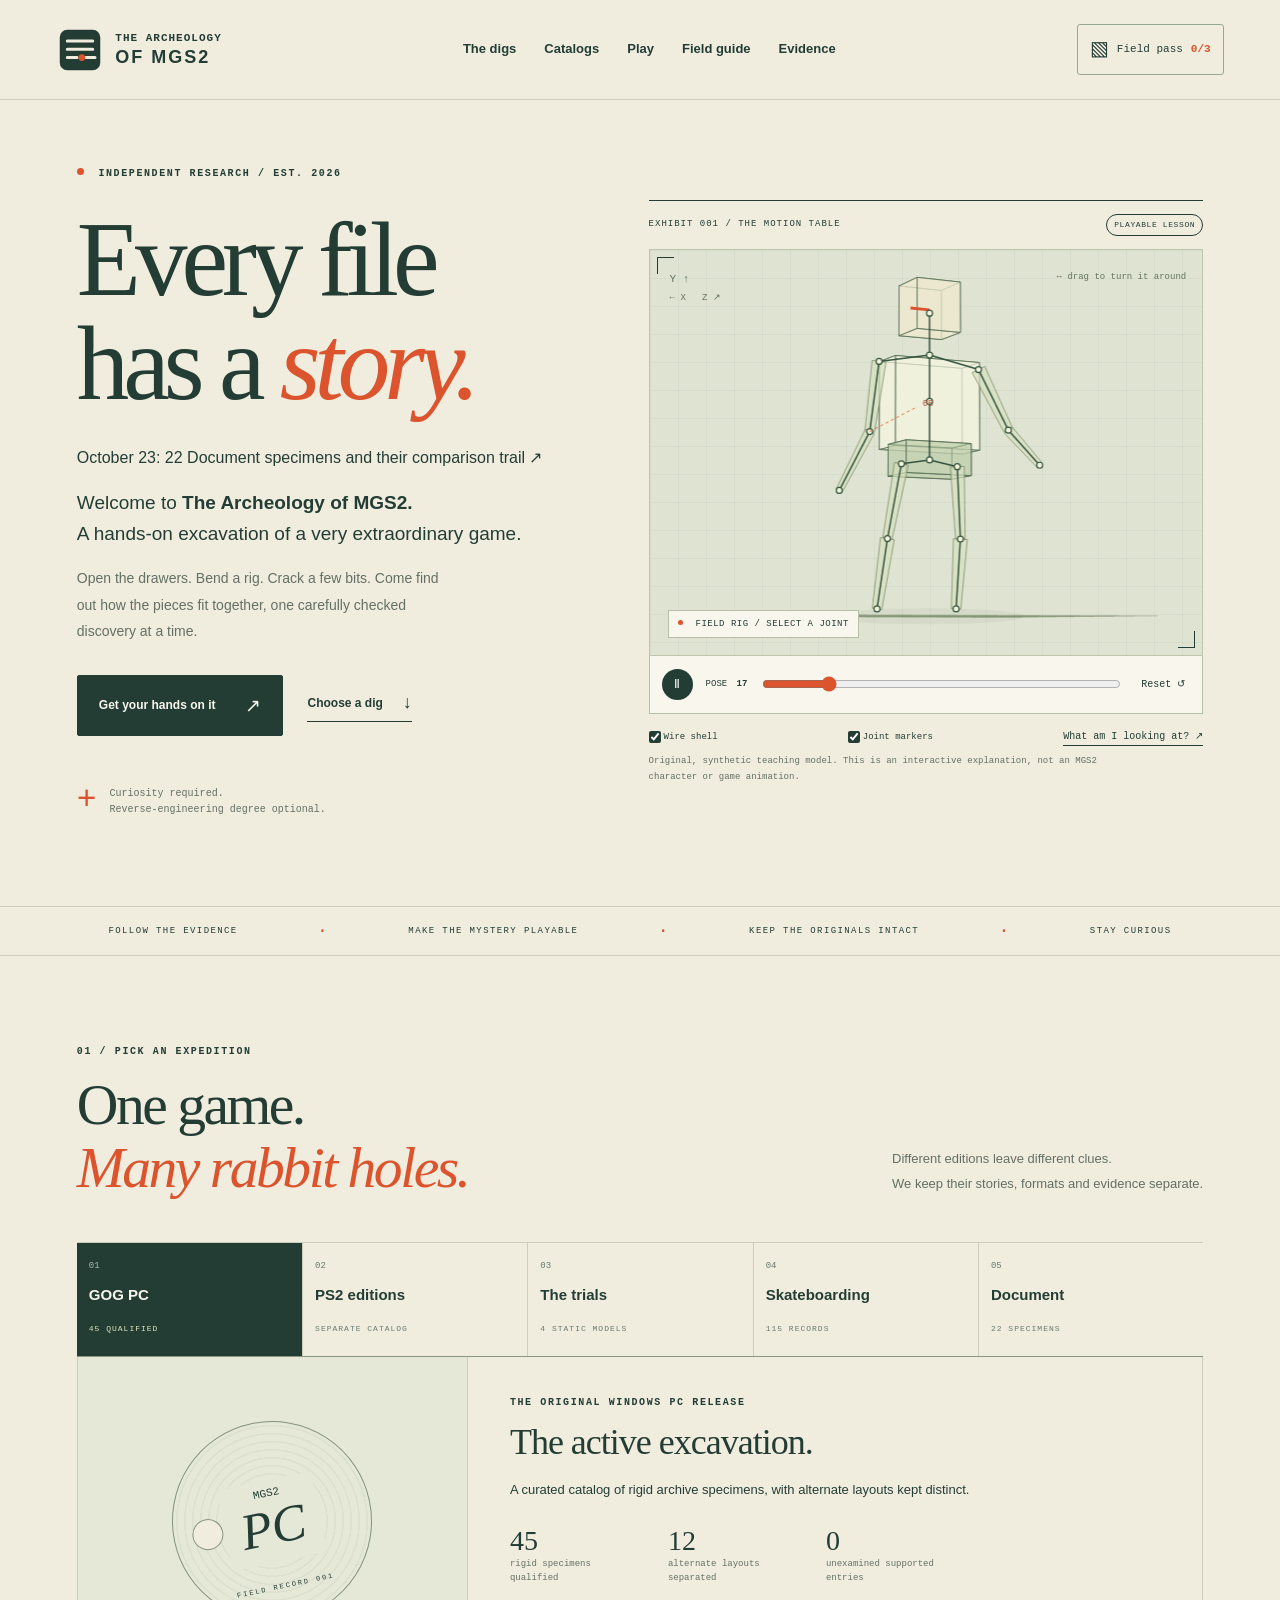
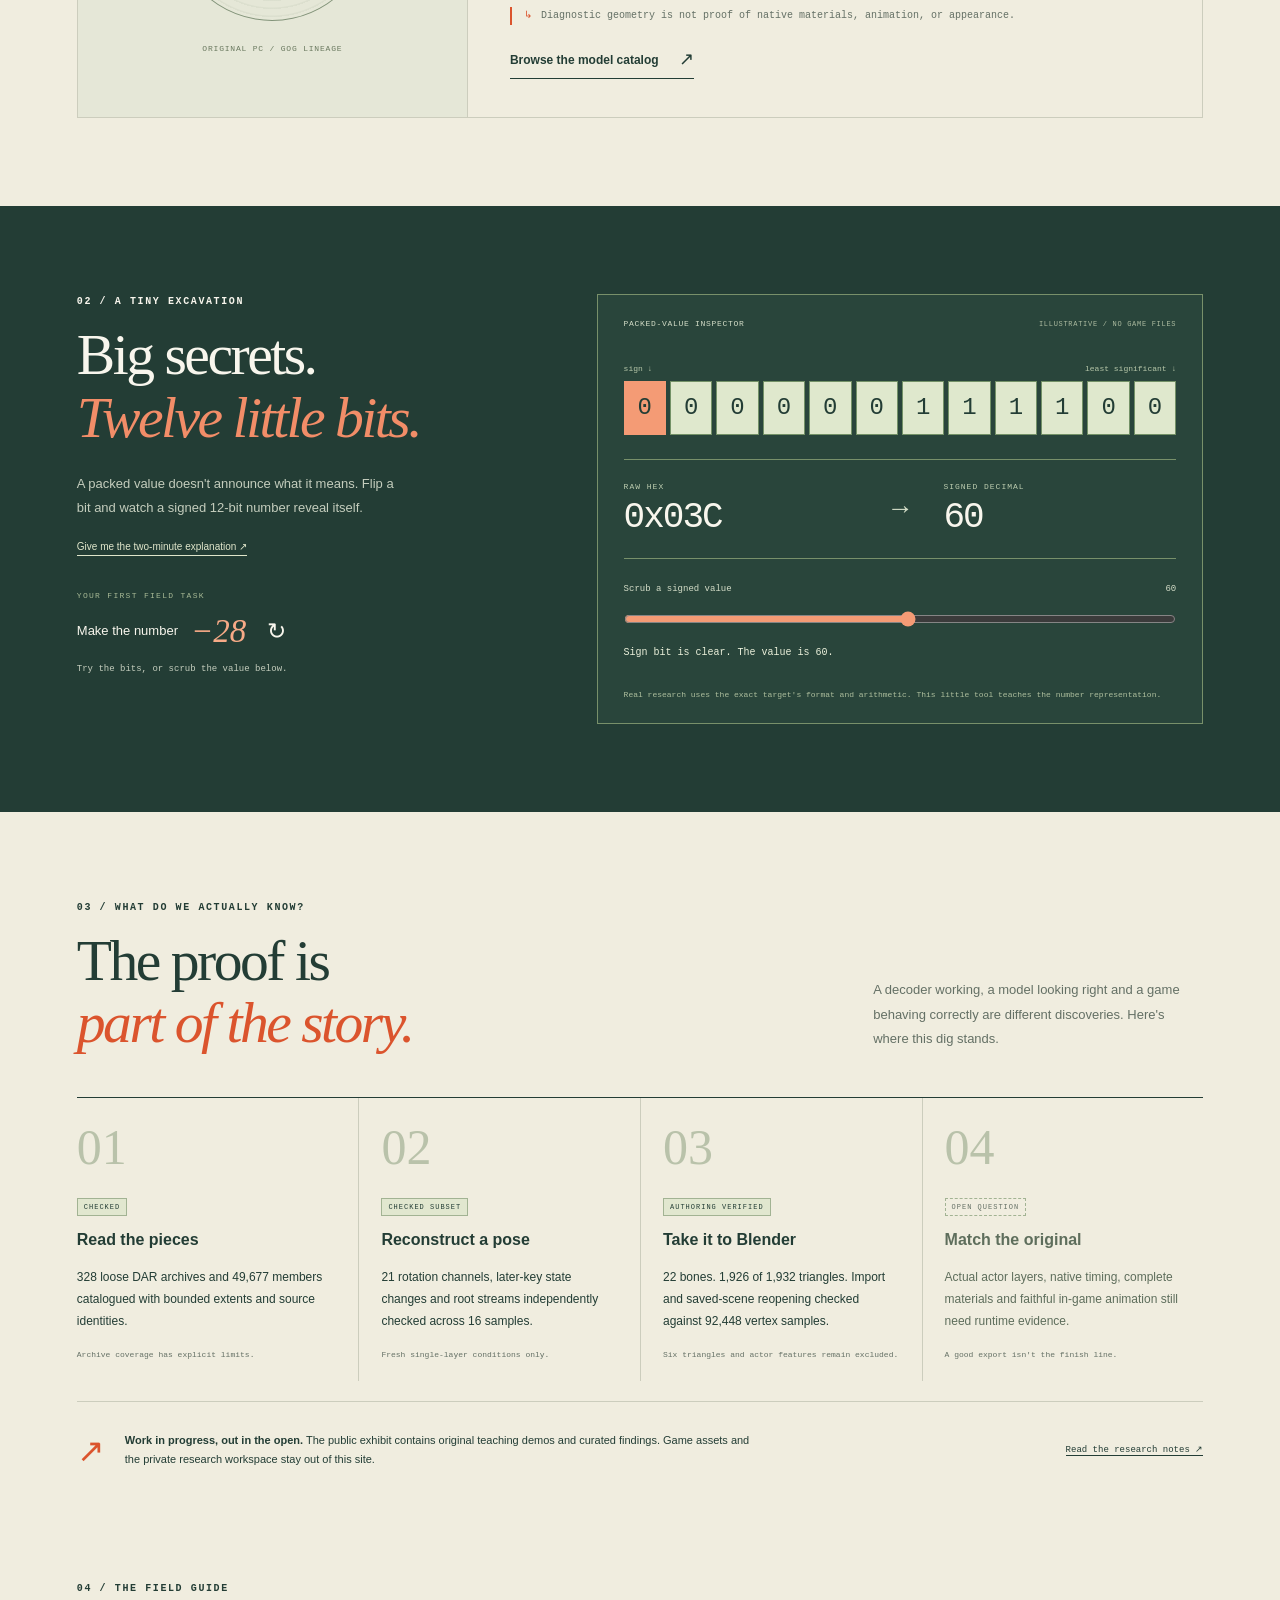
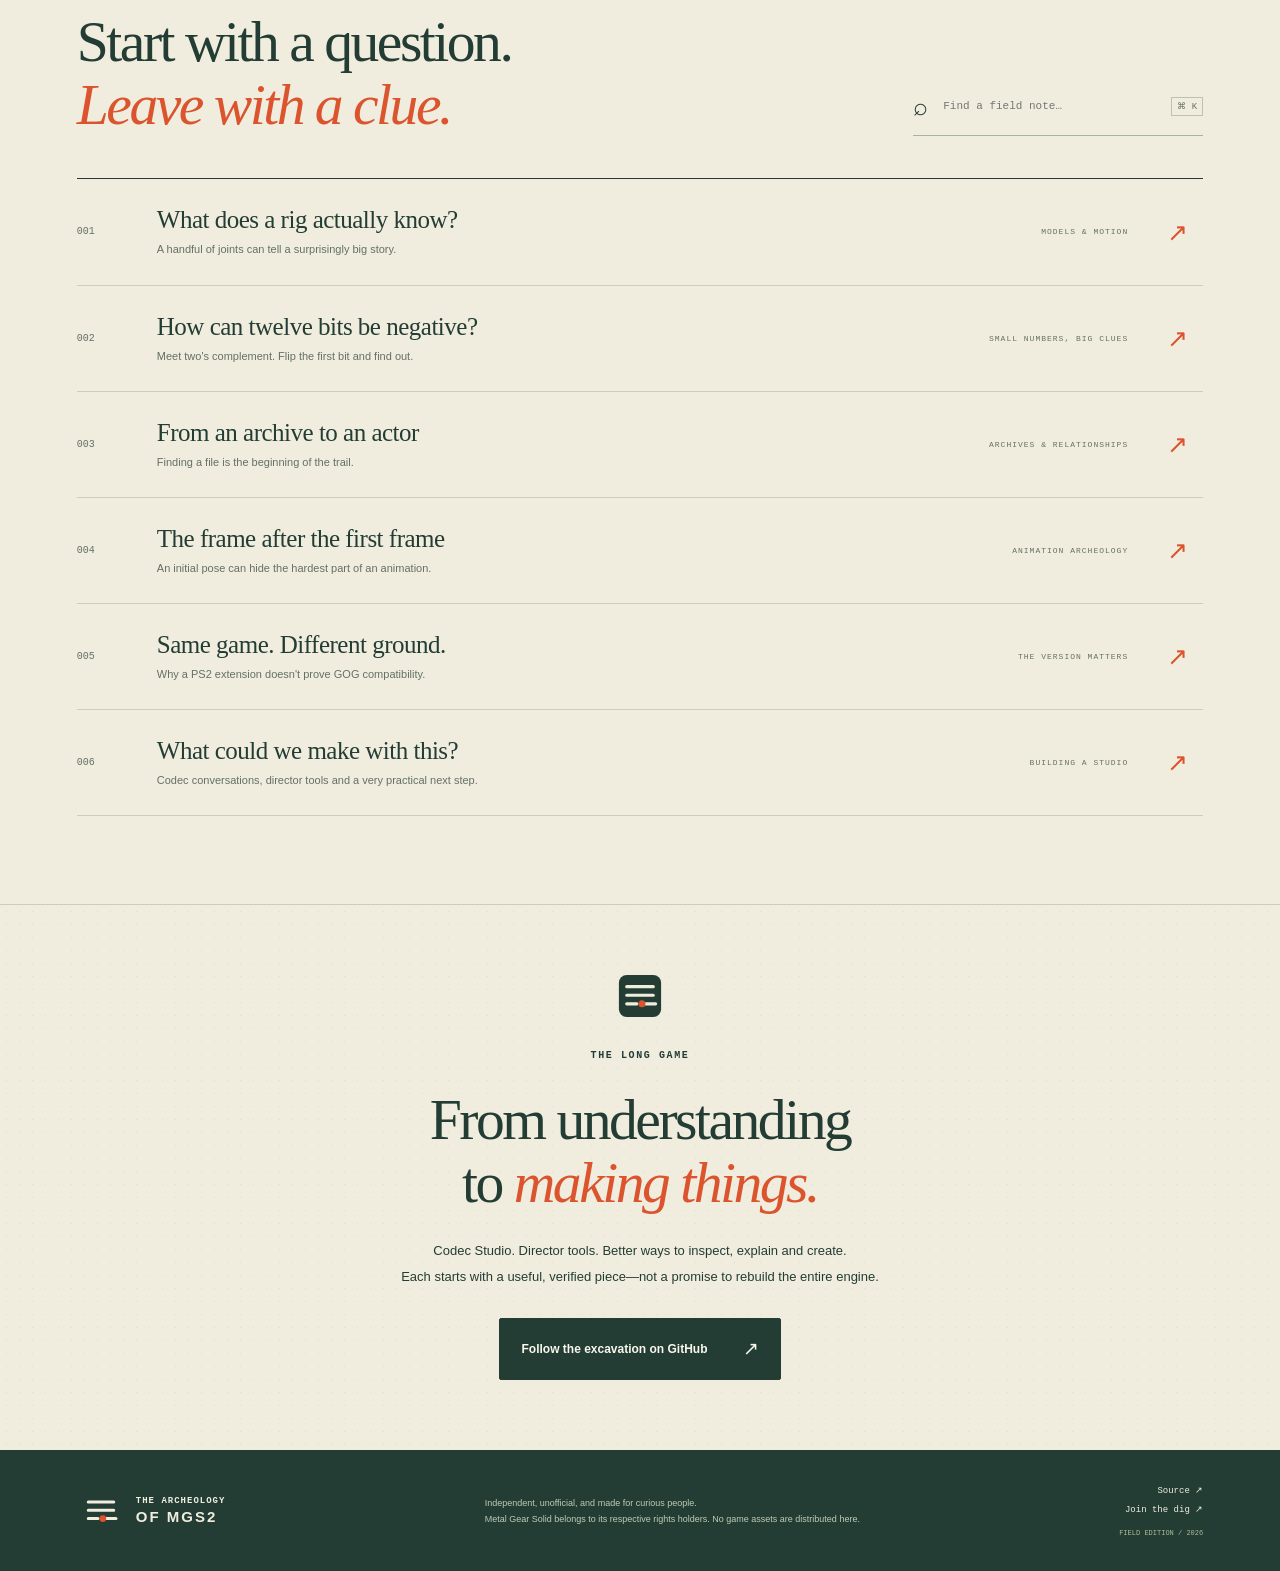
==== commit 04e16e53: "Expand Document model and storyboard archaeology" ====
--- a/index.html
+++ b/index.html
@@ -10,7 +10,7 @@
   <title>The Archeology of MGS2 — Every file has a story</title>
   <link rel="icon" href="favicon.svg?v=20261018-archaeology-mark" type="image/svg+xml">
   <link rel="stylesheet" href="styles.css?v=20261023-document">
-  <script src="app.js?v=20261023-document" defer></script>
+  <script src="app.js?v=20261023-document-expanded" defer></script>
 </head>
 <body>
   <a class="skip" href="#main">Skip to the exhibits</a>
@@ -25,7 +25,7 @@
       <div class="hero-copy">
         <p class="eyebrow"><span class="live-dot"></span> INDEPENDENT RESEARCH / EST. 2026</p>
         <h1>Every file<br>has a <em>story.</em></h1>
-        <p><a href="document.html">October 23: open the Document of MGS2 excavation ↗</a></p>
+        <p><a href="document.html">October 23: 22 Document specimens and their comparison trail ↗</a></p>
         <p class="hero-intro">Welcome to <strong>The Archeology of MGS2.</strong><br>A hands-on excavation of a very extraordinary game.</p>
         <p class="hero-description">Open the drawers. Bend a rig. Crack a few bits. Come find out how the pieces fit together, one carefully checked discovery at a time.</p>
         <div class="hero-actions"><a class="button button-dark" href="#motion-table">Get your hands on it <span aria-hidden="true">↗</span></a><a class="text-link" href="#expeditions">Choose a dig <span aria-hidden="true">↓</span></a></div>
@@ -45,7 +45,7 @@
 
     <section class="section expeditions" id="expeditions">
       <div class="section-heading"><div><p class="eyebrow">01 / PICK AN EXPEDITION</p><h2>One game.<br><em>Many rabbit holes.</em></h2></div><p>Different editions leave different clues.<br>We keep their stories, formats and evidence separate.</p></div>
-      <div class="edition-tabs" role="tablist" aria-label="Research editions"><button id="tab-gog" role="tab" aria-selected="true" aria-controls="edition-panel" data-edition="gog"><span class="edition-number">01</span><strong>GOG PC</strong><span class="tab-status active">45 QUALIFIED</span></button><button id="tab-ps2" role="tab" aria-selected="false" aria-controls="edition-panel" data-edition="ps2" tabindex="-1"><span class="edition-number">02</span><strong>PS2 editions</strong><span class="tab-status">SEPARATE CATALOG</span></button><button id="tab-trials" role="tab" aria-selected="false" aria-controls="edition-panel" data-edition="trials" tabindex="-1"><span class="edition-number">03</span><strong>The trials</strong><span class="tab-status">4 STATIC MODELS</span></button><button id="tab-skate" role="tab" aria-selected="false" aria-controls="edition-panel" data-edition="skate" tabindex="-1"><span class="edition-number">04</span><strong>Skateboarding</strong><span class="tab-status">115 RECORDS</span></button><button id="tab-document" role="tab" aria-selected="false" aria-controls="edition-panel" data-edition="document" tabindex="-1"><span class="edition-number">05</span><strong>Document</strong><span class="tab-status">456 STAGES</span></button></div>
+      <div class="edition-tabs" role="tablist" aria-label="Research editions"><button id="tab-gog" role="tab" aria-selected="true" aria-controls="edition-panel" data-edition="gog"><span class="edition-number">01</span><strong>GOG PC</strong><span class="tab-status active">45 QUALIFIED</span></button><button id="tab-ps2" role="tab" aria-selected="false" aria-controls="edition-panel" data-edition="ps2" tabindex="-1"><span class="edition-number">02</span><strong>PS2 editions</strong><span class="tab-status">SEPARATE CATALOG</span></button><button id="tab-trials" role="tab" aria-selected="false" aria-controls="edition-panel" data-edition="trials" tabindex="-1"><span class="edition-number">03</span><strong>The trials</strong><span class="tab-status">4 STATIC MODELS</span></button><button id="tab-skate" role="tab" aria-selected="false" aria-controls="edition-panel" data-edition="skate" tabindex="-1"><span class="edition-number">04</span><strong>Skateboarding</strong><span class="tab-status">115 RECORDS</span></button><button id="tab-document" role="tab" aria-selected="false" aria-controls="edition-panel" data-edition="document" tabindex="-1"><span class="edition-number">05</span><strong>Document</strong><span class="tab-status">22 SPECIMENS</span></button></div>
       <div class="edition-panel" id="edition-panel" role="tabpanel" aria-labelledby="tab-gog" tabindex="0">
         <div class="edition-graphic" aria-hidden="true"><div class="archive-disc"><span>MGS2<br><b>PC</b></span><small>FIELD RECORD 001</small></div><span class="graphic-coordinate">ORIGINAL PC / GOG LINEAGE</span></div>
         <div class="edition-copy"><p class="eyebrow" id="edition-eyebrow">THE ORIGINAL WINDOWS PC RELEASE</p><h3 id="edition-title">The active excavation.</h3><p id="edition-description">A curated catalog of rigid archive specimens, with alternate layouts kept distinct.</p><div id="edition-facts" class="edition-facts"><span><b>45</b> rigid specimens qualified</span><span><b>12</b> alternate layouts separated</span><span><b>0</b> unexamined supported entries</span></div><p id="edition-boundary" class="boundary"><span aria-hidden="true">↳</span> Diagnostic geometry is not proof of native materials, animation, or appearance.</p><a class="text-link" id="edition-link" href="catalog.html?edition=gog">Browse the model catalog <span aria-hidden="true">↗</span></a></div>
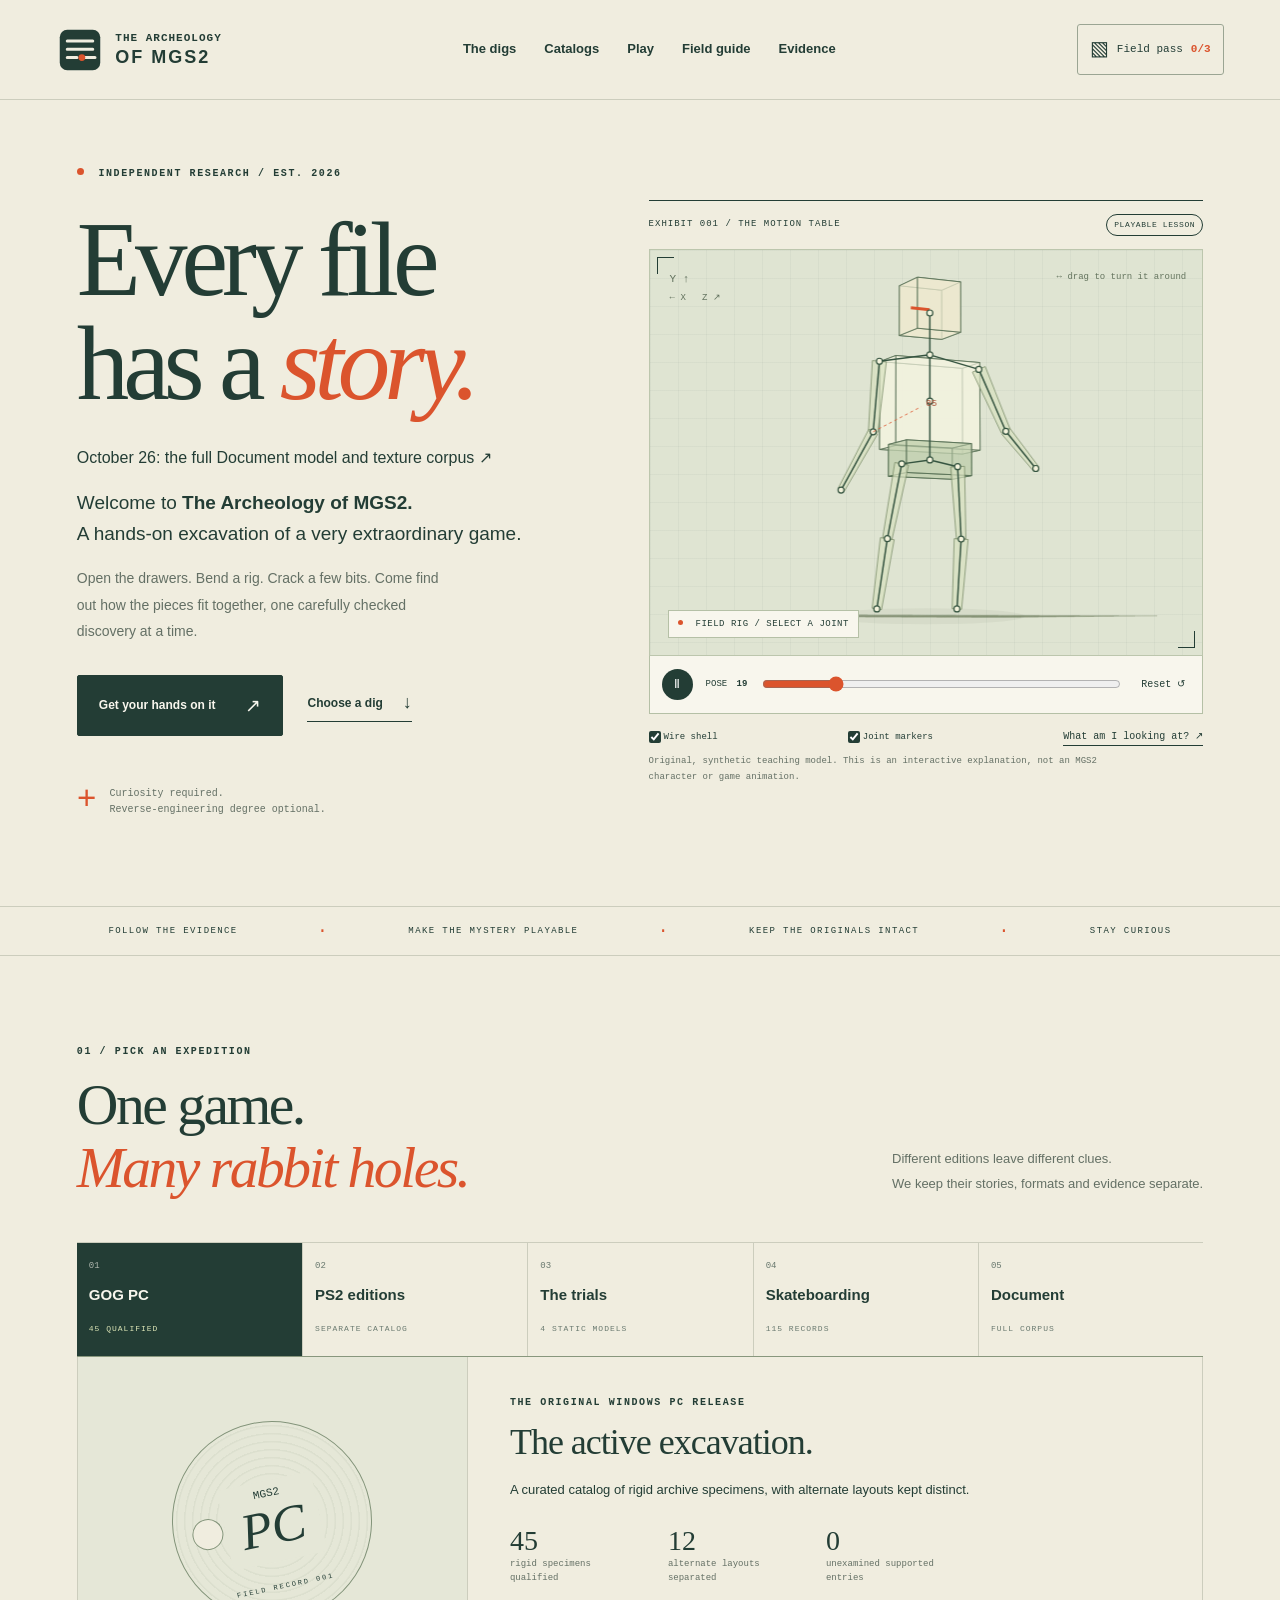
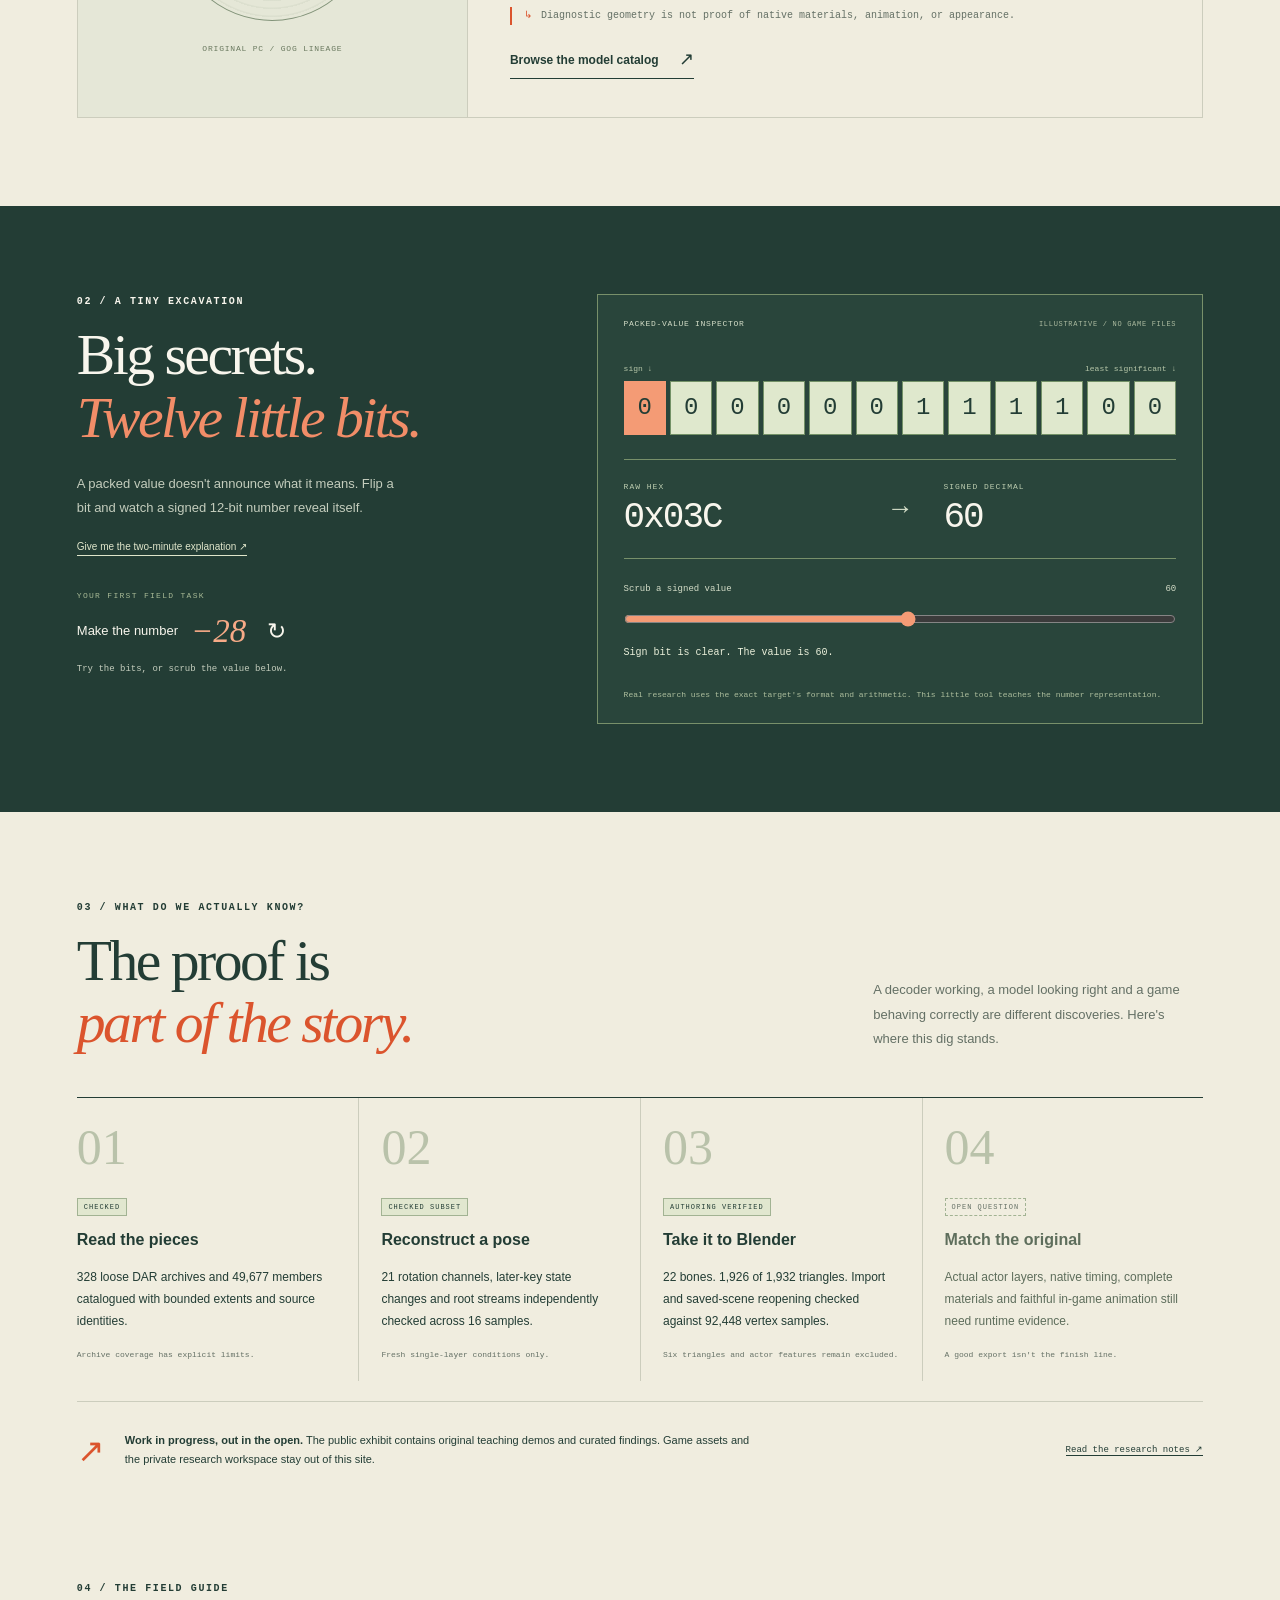
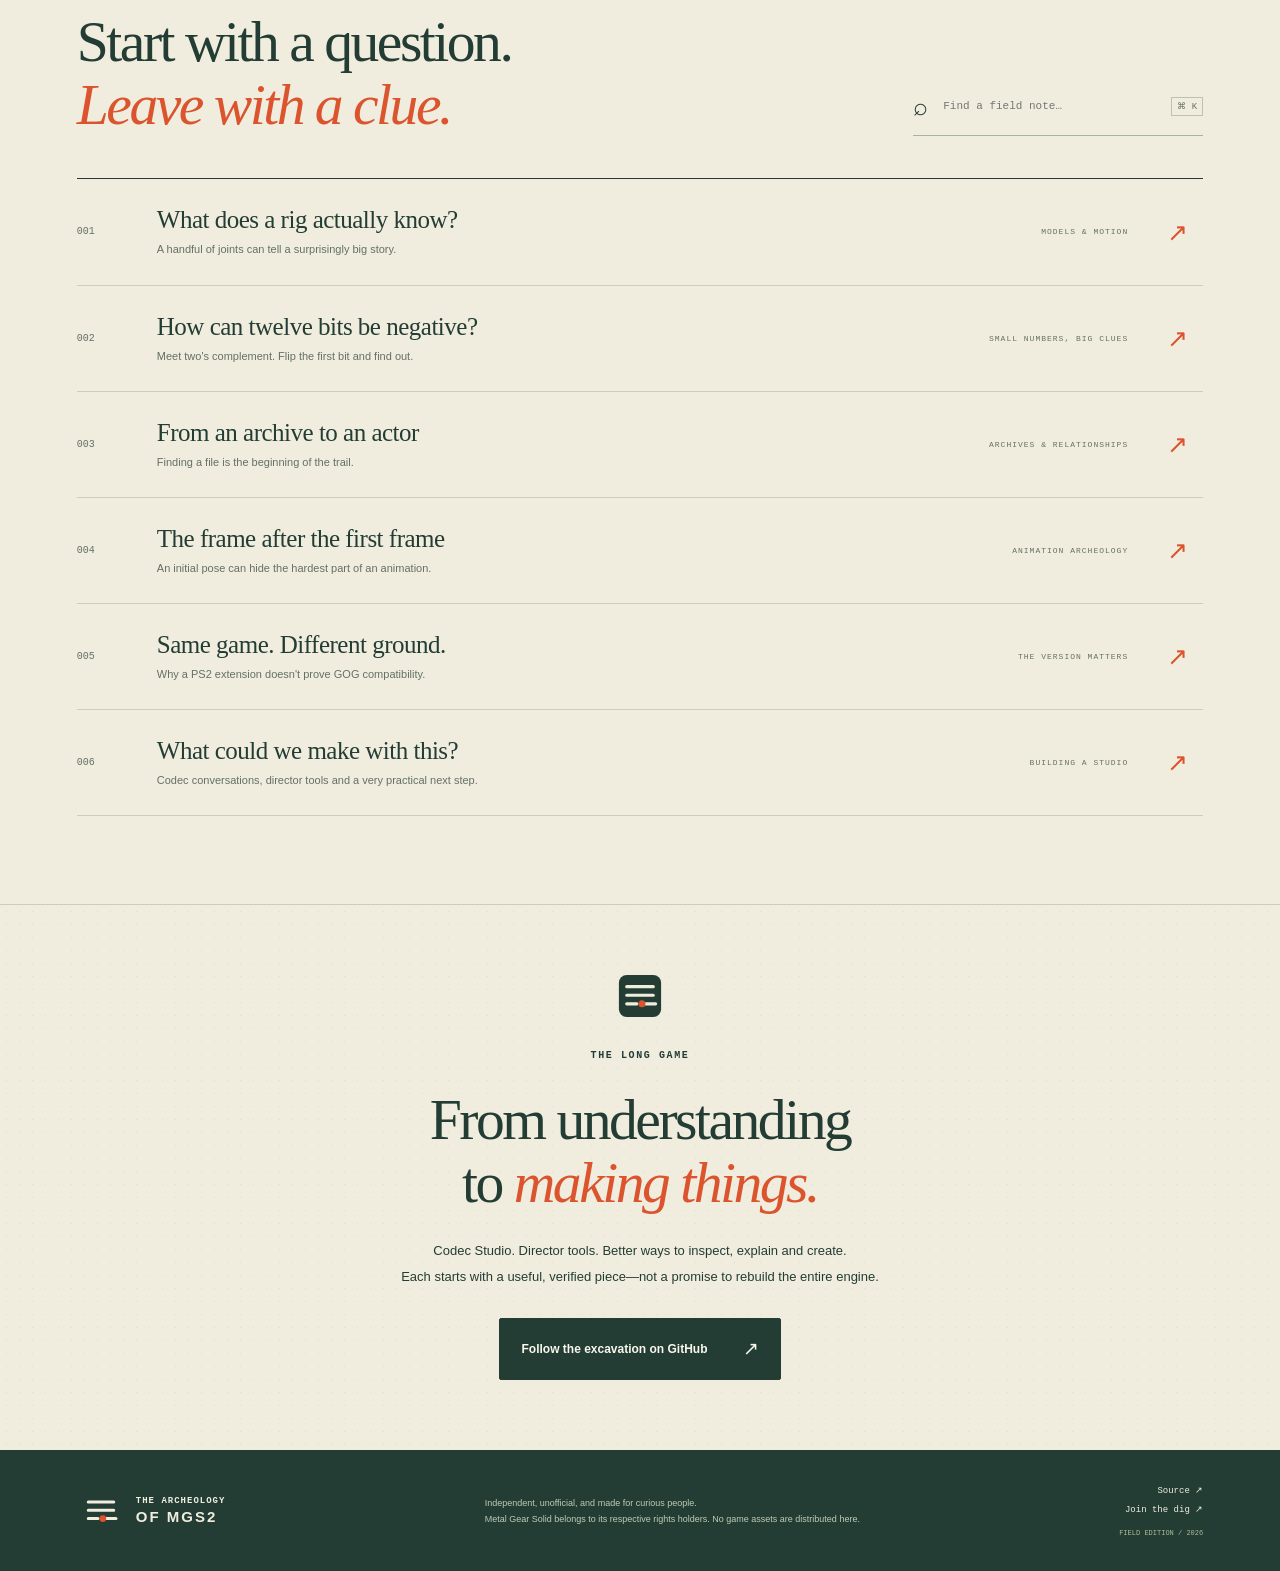
==== commit 616e81a8: "Expand Document corpus and source-format archaeology" ====
--- a/index.html
+++ b/index.html
@@ -10,7 +10,7 @@
   <title>The Archeology of MGS2 — Every file has a story</title>
   <link rel="icon" href="favicon.svg?v=20261018-archaeology-mark" type="image/svg+xml">
   <link rel="stylesheet" href="styles.css?v=20261023-document">
-  <script src="app.js?v=20261023-document-expanded" defer></script>
+  <script src="app.js?v=20261023-document-corpus" defer></script>
 </head>
 <body>
   <a class="skip" href="#main">Skip to the exhibits</a>
@@ -25,7 +25,7 @@
       <div class="hero-copy">
         <p class="eyebrow"><span class="live-dot"></span> INDEPENDENT RESEARCH / EST. 2026</p>
         <h1>Every file<br>has a <em>story.</em></h1>
-        <p><a href="document.html">October 23: 22 Document specimens and their comparison trail ↗</a></p>
+        <p><a href="document.html">October 26: the full Document model and texture corpus ↗</a></p>
         <p class="hero-intro">Welcome to <strong>The Archeology of MGS2.</strong><br>A hands-on excavation of a very extraordinary game.</p>
         <p class="hero-description">Open the drawers. Bend a rig. Crack a few bits. Come find out how the pieces fit together, one carefully checked discovery at a time.</p>
         <div class="hero-actions"><a class="button button-dark" href="#motion-table">Get your hands on it <span aria-hidden="true">↗</span></a><a class="text-link" href="#expeditions">Choose a dig <span aria-hidden="true">↓</span></a></div>
@@ -45,7 +45,7 @@
 
     <section class="section expeditions" id="expeditions">
       <div class="section-heading"><div><p class="eyebrow">01 / PICK AN EXPEDITION</p><h2>One game.<br><em>Many rabbit holes.</em></h2></div><p>Different editions leave different clues.<br>We keep their stories, formats and evidence separate.</p></div>
-      <div class="edition-tabs" role="tablist" aria-label="Research editions"><button id="tab-gog" role="tab" aria-selected="true" aria-controls="edition-panel" data-edition="gog"><span class="edition-number">01</span><strong>GOG PC</strong><span class="tab-status active">45 QUALIFIED</span></button><button id="tab-ps2" role="tab" aria-selected="false" aria-controls="edition-panel" data-edition="ps2" tabindex="-1"><span class="edition-number">02</span><strong>PS2 editions</strong><span class="tab-status">SEPARATE CATALOG</span></button><button id="tab-trials" role="tab" aria-selected="false" aria-controls="edition-panel" data-edition="trials" tabindex="-1"><span class="edition-number">03</span><strong>The trials</strong><span class="tab-status">4 STATIC MODELS</span></button><button id="tab-skate" role="tab" aria-selected="false" aria-controls="edition-panel" data-edition="skate" tabindex="-1"><span class="edition-number">04</span><strong>Skateboarding</strong><span class="tab-status">115 RECORDS</span></button><button id="tab-document" role="tab" aria-selected="false" aria-controls="edition-panel" data-edition="document" tabindex="-1"><span class="edition-number">05</span><strong>Document</strong><span class="tab-status">22 SPECIMENS</span></button></div>
+      <div class="edition-tabs" role="tablist" aria-label="Research editions"><button id="tab-gog" role="tab" aria-selected="true" aria-controls="edition-panel" data-edition="gog"><span class="edition-number">01</span><strong>GOG PC</strong><span class="tab-status active">45 QUALIFIED</span></button><button id="tab-ps2" role="tab" aria-selected="false" aria-controls="edition-panel" data-edition="ps2" tabindex="-1"><span class="edition-number">02</span><strong>PS2 editions</strong><span class="tab-status">SEPARATE CATALOG</span></button><button id="tab-trials" role="tab" aria-selected="false" aria-controls="edition-panel" data-edition="trials" tabindex="-1"><span class="edition-number">03</span><strong>The trials</strong><span class="tab-status">4 STATIC MODELS</span></button><button id="tab-skate" role="tab" aria-selected="false" aria-controls="edition-panel" data-edition="skate" tabindex="-1"><span class="edition-number">04</span><strong>Skateboarding</strong><span class="tab-status">115 RECORDS</span></button><button id="tab-document" role="tab" aria-selected="false" aria-controls="edition-panel" data-edition="document" tabindex="-1"><span class="edition-number">05</span><strong>Document</strong><span class="tab-status">FULL CORPUS</span></button></div>
       <div class="edition-panel" id="edition-panel" role="tabpanel" aria-labelledby="tab-gog" tabindex="0">
         <div class="edition-graphic" aria-hidden="true"><div class="archive-disc"><span>MGS2<br><b>PC</b></span><small>FIELD RECORD 001</small></div><span class="graphic-coordinate">ORIGINAL PC / GOG LINEAGE</span></div>
         <div class="edition-copy"><p class="eyebrow" id="edition-eyebrow">THE ORIGINAL WINDOWS PC RELEASE</p><h3 id="edition-title">The active excavation.</h3><p id="edition-description">A curated catalog of rigid archive specimens, with alternate layouts kept distinct.</p><div id="edition-facts" class="edition-facts"><span><b>45</b> rigid specimens qualified</span><span><b>12</b> alternate layouts separated</span><span><b>0</b> unexamined supported entries</span></div><p id="edition-boundary" class="boundary"><span aria-hidden="true">↳</span> Diagnostic geometry is not proof of native materials, animation, or appearance.</p><a class="text-link" id="edition-link" href="catalog.html?edition=gog">Browse the model catalog <span aria-hidden="true">↗</span></a></div>
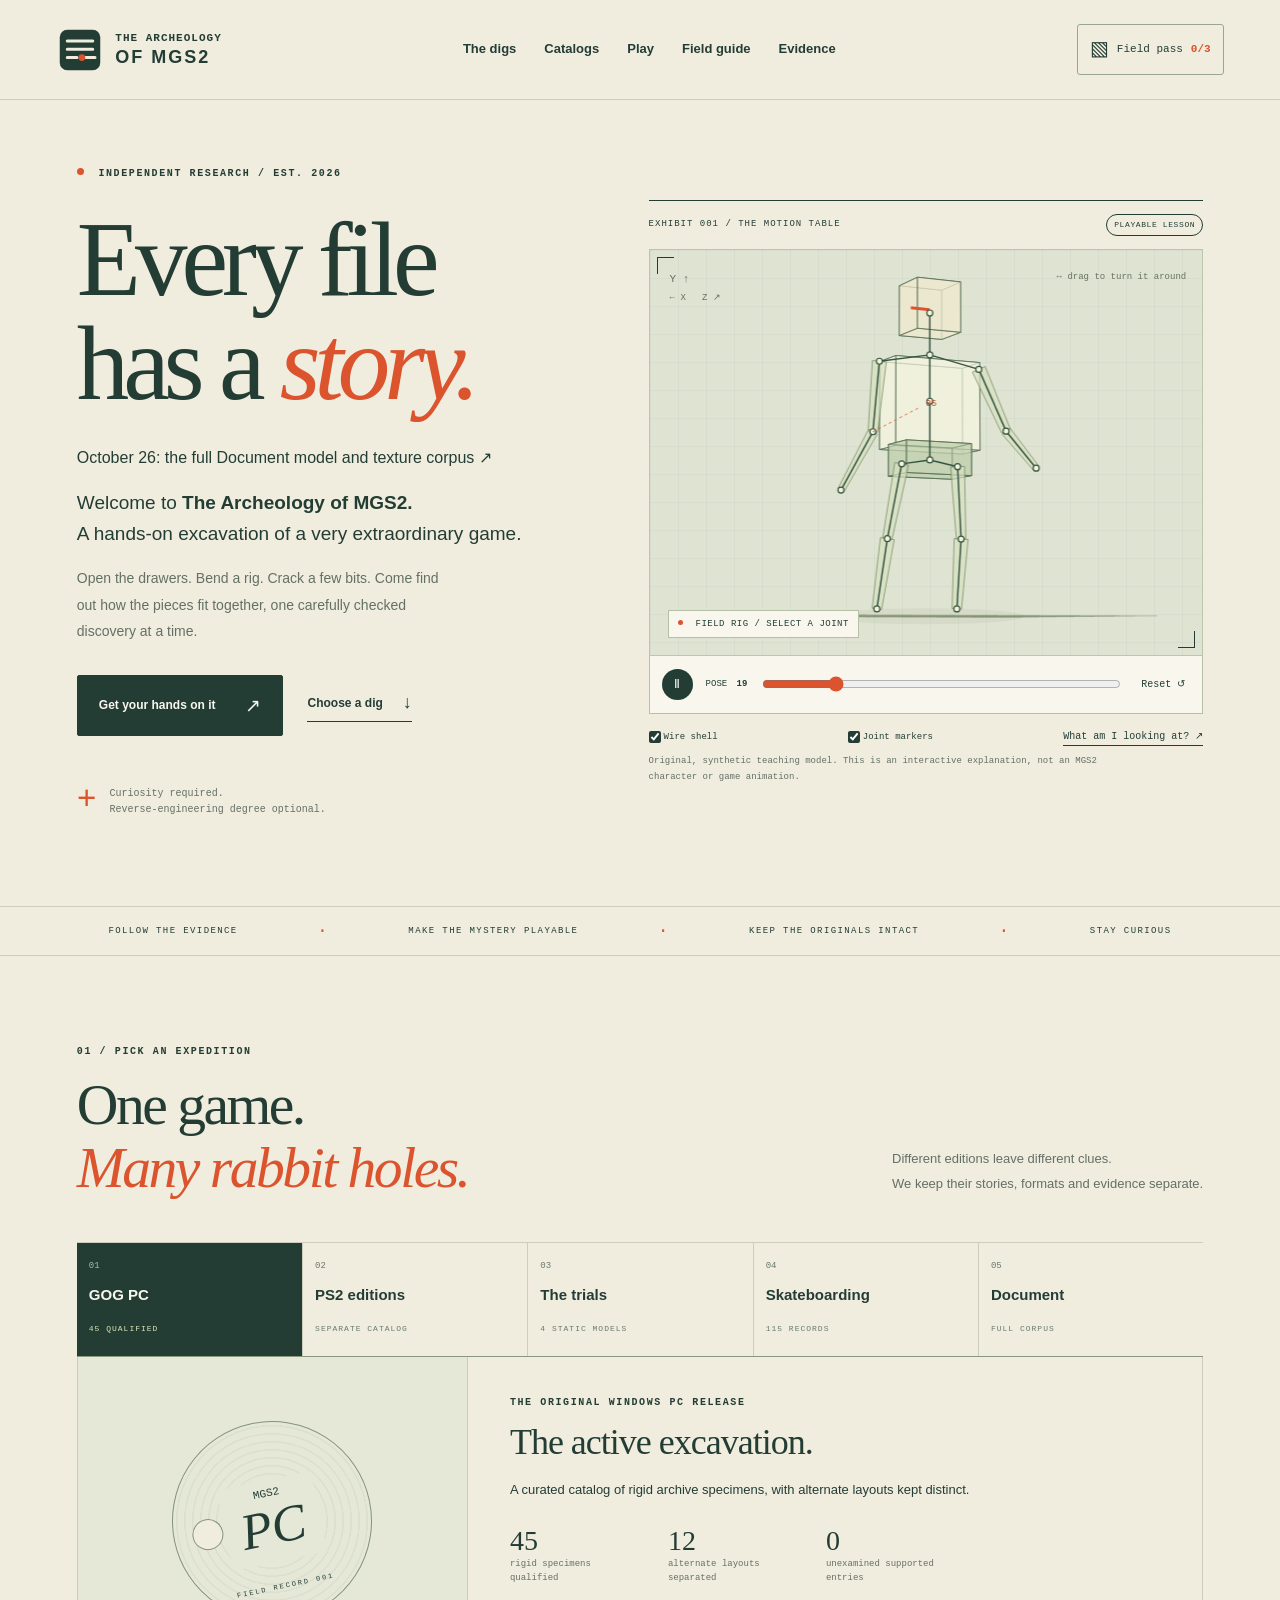
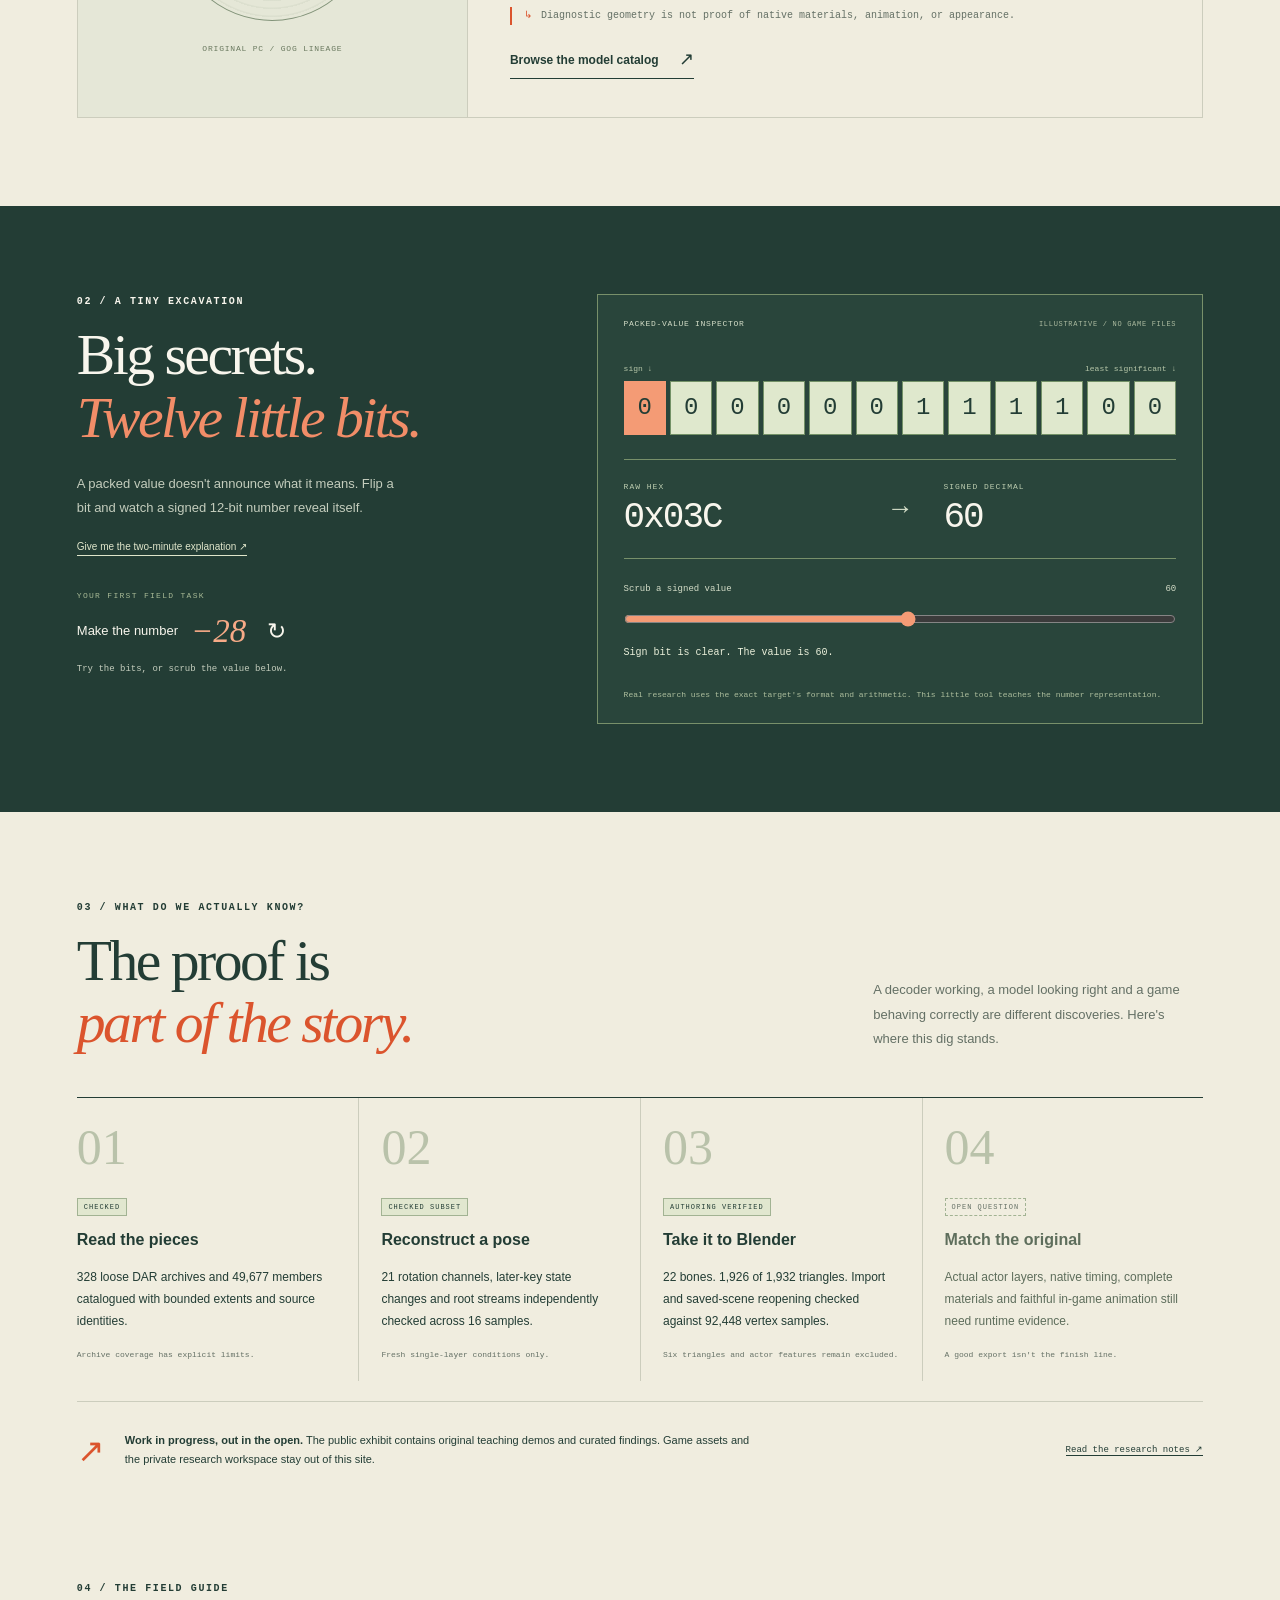
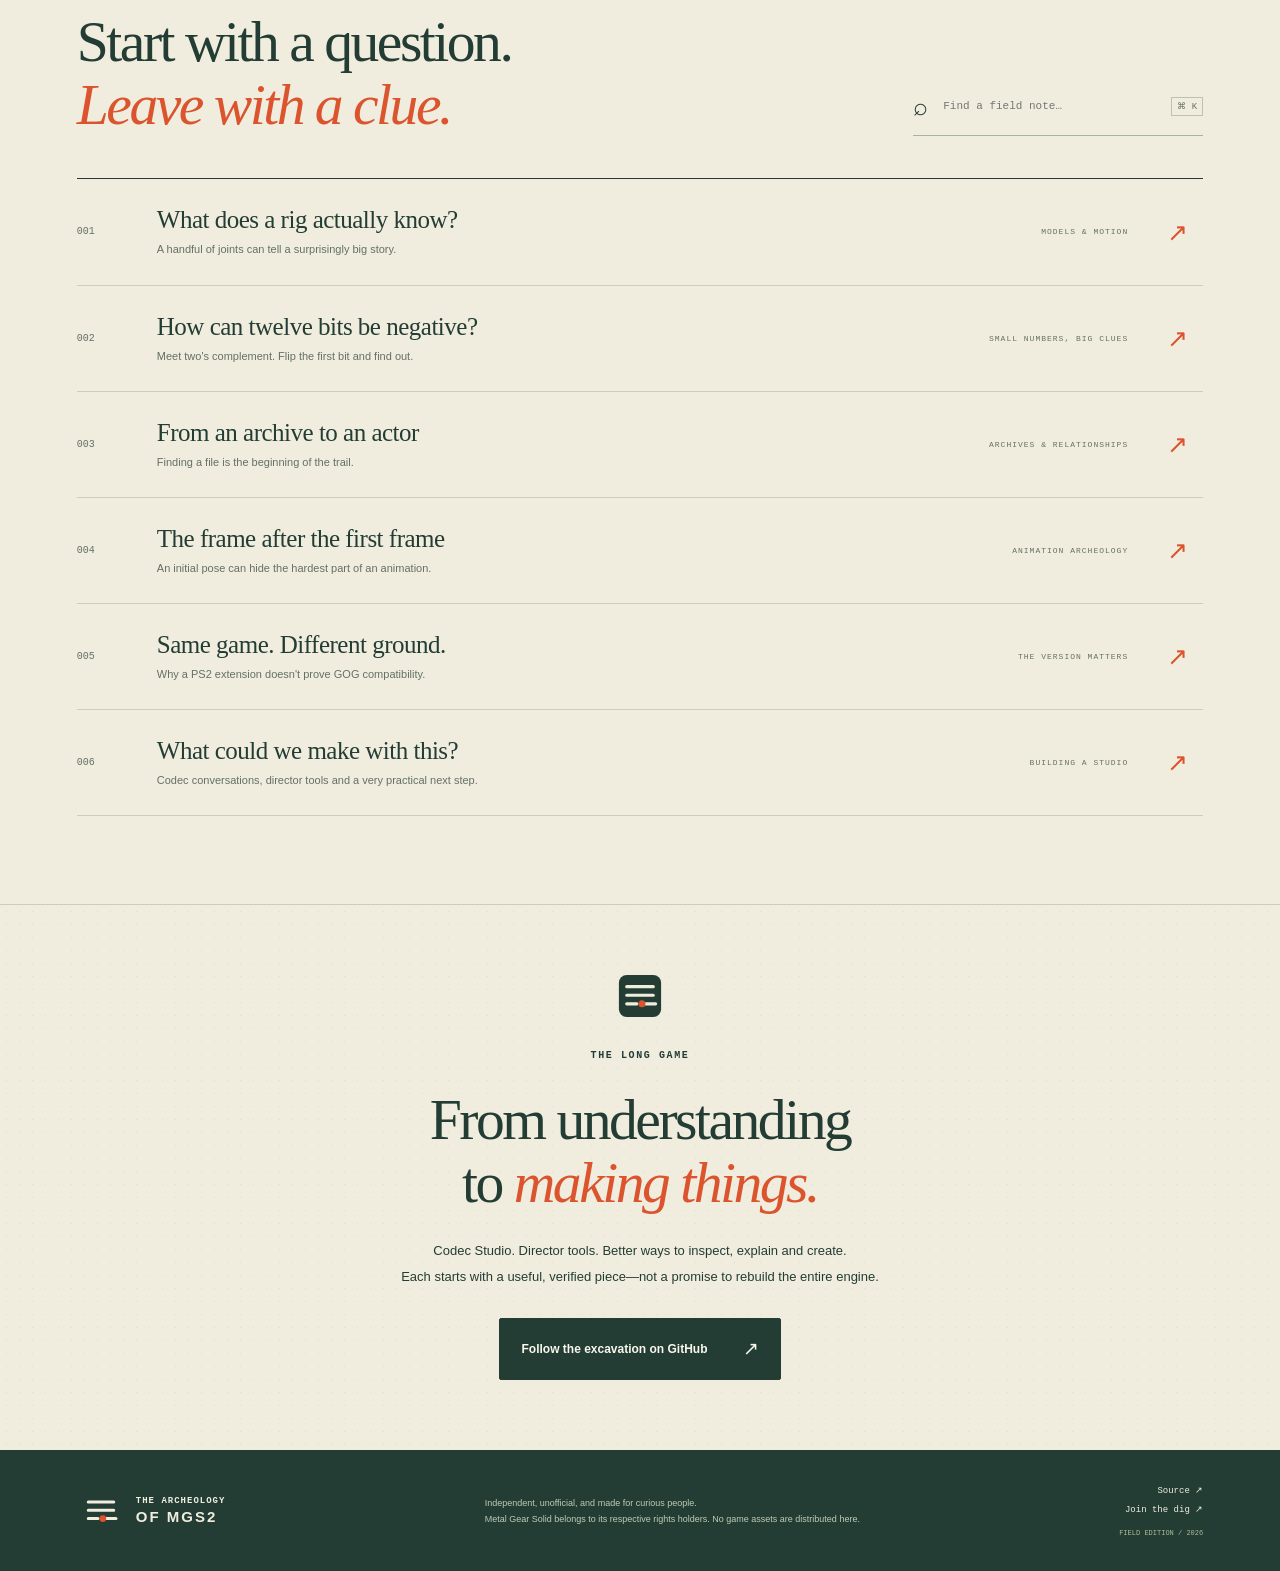
==== commit 99bf06c6: "Resolve Document part-bank bindings and add six assembly studies" ====
--- a/index.html
+++ b/index.html
@@ -10,7 +10,7 @@
   <title>The Archeology of MGS2 — Every file has a story</title>
   <link rel="icon" href="favicon.svg?v=20261018-archaeology-mark" type="image/svg+xml">
   <link rel="stylesheet" href="styles.css?v=20261023-document">
-  <script src="app.js?v=20261023-document-corpus" defer></script>
+  <script src="app.js?v=20261030-assemblies" defer></script>
 </head>
 <body>
   <a class="skip" href="#main">Skip to the exhibits</a>
